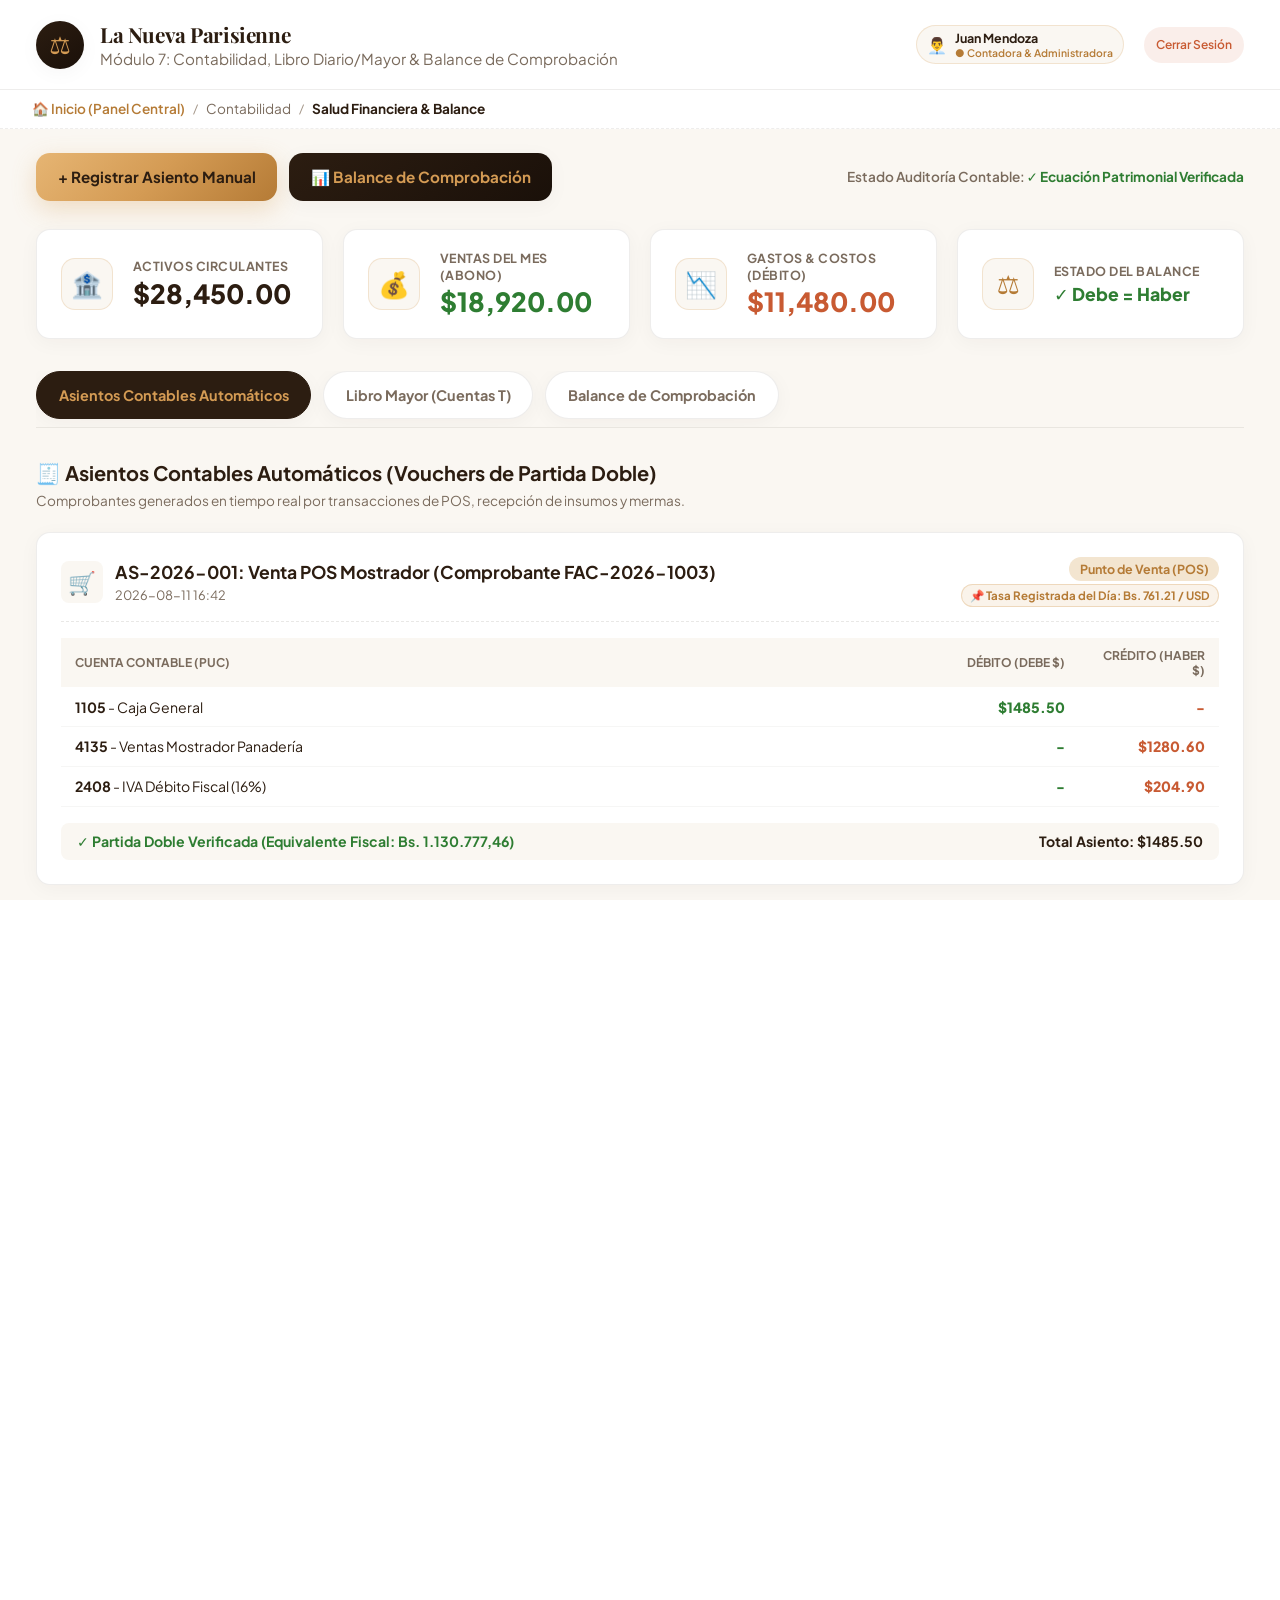
==== modules/accounting.html @ a27e6f2e "cambios en modulo contable" ====
<!DOCTYPE html>
<html lang="es">
<head>
  <meta charset="UTF-8">
  <meta name="viewport" content="width=device-width, initial-scale=1.0">
  <title>Contabilidad y Salud Financiera - La Nueva Parisienne</title>
  <meta name="description" content="Módulo 7: Asientos Contables Automáticos, Libro Diario y Mayor, y Balance de Comprobación para La Nueva Parisienne.">
  
  <!-- Hojas de Estilos Separadas (CSS3 Estricto) -->
  <link rel="stylesheet" href="../css/main.css">
  <link rel="stylesheet" href="../css/modules/accounting.css">
</head>
<body>

  <!-- LAYOUT PRINCIPAL DE CONTABILIDAD -->
  <div class="accounting-wrapper">

    <!-- NAVBAR SUPERIOR -->
    <header class="accounting-navbar">
      <div class="accounting-brand-group">
        <div class="accounting-brand-icon" aria-hidden="true">⚖️</div>
        <div>
          <h1 class="brand-title" style="font-size: 1.3rem;">La Nueva Parisienne</h1>
          <span class="sub-title">Módulo 7: Contabilidad, Libro Diario/Mayor & Balance de Comprobación</span>
        </div>
      </div>

      <div style="display: flex; align-items: center; gap: 1.25rem;">
        <div class="cashier-badge">
          <span id="userAvatar" class="cashier-avatar">📊</span>
          <div class="cashier-info">
            <span id="userName" class="cashier-name">Sebastian / Sophie Laurent</span>
            <span class="shift-status" style="color: var(--color-gold-dark);">● Contadora & Administradora</span>
          </div>
        </div>
        <!-- Botón Dedicado Exclusivo para Cerrar Sesión -->
        <button id="logoutBtn" class="btn-pos-logout" title="Cerrar sesión activa y volver al login">Cerrar Sesión</button>
      </div>
    </header>

    <!-- NAVEGACIÓN POR MIGAS DE PAN (BREADCRUMBS) -->
    <nav class="breadcrumbs-container" aria-label="Migas de pan">
      <ol class="breadcrumbs-list">
        <li class="breadcrumb-item">
          <a href="dashboard.html">🏠 Inicio (Panel Central)</a>
        </li>
        <li class="breadcrumb-separator">/</li>
        <li class="breadcrumb-item">Contabilidad</li>
        <li class="breadcrumb-separator">/</li>
        <li class="breadcrumb-item active" aria-current="page">Salud Financiera & Balance</li>
      </ol>
    </nav>

    <!-- BARRA DE ACCIONES PRINCIPALES (BOTONES TÁCTILES MIN 48X48PX) -->
    <section class="accounting-action-toolbar" aria-label="Acciones Contables">
      <div class="action-buttons-group">
        <button id="btnOpenManualEntry" type="button" class="btn-acc-action primary">
          <span>+ Registrar Asiento Manual</span>
        </button>

        <button id="btnPrintBalance" type="button" class="btn-acc-action secondary">
          <span>📊 Balance de Comprobación</span>
        </button>
      </div>

      <div style="font-size: 0.85rem; color: var(--color-muted); font-weight: 600;">
        <span>Estado Auditoría Contable:</span>
        <strong style="color: var(--color-success);">✓ Ecuación Patrimonial Verificada</strong>
      </div>
    </section>

    <!-- CONTENIDO PRINCIPAL DE CONTABILIDAD -->
    <main class="accounting-content">

      <!-- SECCIÓN DE KPIS FINANCIEROS -->
      <section class="inventory-kpi-grid" aria-label="Resumen Financiero">
        <div class="inventory-kpi-card">
          <div class="kpi-icon-container">🏦</div>
          <div class="kpi-details">
            <h3>Activos Circulantes</h3>
            <div class="kpi-number">$28,450.00</div>
          </div>
        </div>

        <div class="inventory-kpi-card">
          <div class="kpi-icon-container" style="color: var(--color-success);">💰</div>
          <div class="kpi-details">
            <h3>Ventas del Mes (Abono)</h3>
            <div class="kpi-number" style="color: var(--color-success);">$18,920.00</div>
          </div>
        </div>

        <div class="inventory-kpi-card">
          <div class="kpi-icon-container" style="color: var(--color-terracotta);">📉</div>
          <div class="kpi-details">
            <h3>Gastos & Costos (Débito)</h3>
            <div class="kpi-number" style="color: var(--color-terracotta);">$11,480.00</div>
          </div>
        </div>

        <div class="inventory-kpi-card">
          <div class="kpi-icon-container" style="color: var(--color-gold-dark);">⚖️</div>
          <div class="kpi-details">
            <h3>Estado del Balance</h3>
            <div class="kpi-number" style="font-size: 1.1rem; color: var(--color-success);">✓ Debe = Haber</div>
          </div>
        </div>
      </section>

      <!-- BARRA DE PESTAÑAS DE NAVEGACIÓN CONTABLE -->
      <div class="accounting-tabs-bar">
        <button type="button" class="acc-tab-btn active" data-tab="tabVouchers">Asientos Contables Automáticos</button>
        <button type="button" class="acc-tab-btn" data-tab="tabLedger">Libro Mayor (Cuentas T)</button>
        <button type="button" class="acc-tab-btn" data-tab="tabBalance">Balance de Comprobación</button>
      </div>

      <!-- PANEL 1: ASIENTOS CONTABLES AUTOMÁTICOS -->
      <section id="tabVouchers" class="tab-panel-content">
        <div class="section-title-group" style="margin-bottom: 1.25rem;">
          <h2>🧾 Asientos Contables Automáticos (Vouchers de Partida Doble)</h2>
          <p>Comprobantes generados en tiempo real por transacciones de POS, recepción de insumos y mermas.</p>
        </div>

        <div id="vouchersListContainer" class="vouchers-list-container">
          <!-- Renderizado dinámico vía js/modules/accounting.js -->
        </div>
      </section>


      <!-- PANEL 2: LIBRO MAYOR (CUENTAS T) -->
      <section id="tabLedger" class="tab-panel-content" style="display: none;">
        <div class="section-title-group" style="margin-bottom: 1.25rem;">
          <h2>📚 Libro Mayor General (Esquema de Cuentas T)</h2>
          <p>Resumen analítico por cuenta PUC mostrando débitos, créditos y saldos netos.</p>
        </div>

        <div id="tAccountsGridContainer" class="t-accounts-grid">
          <!-- Renderizado dinámico vía js/modules/accounting.js -->
        </div>
      </section>


      <!-- PANEL 3: BALANCE DE COMPROBACIÓN -->
      <section id="tabBalance" class="tab-panel-content" style="display: none;">
        <div class="orders-section-card">
          <div class="section-title-group" style="margin-bottom: 1rem;">
            <h2>📊 Balance de Comprobación de Sumas y Saldos</h2>
            <p>Verificación matemática del principio de Partida Doble (Total Sumas Debe = Total Sumas Haber).</p>
          </div>

          <div class="table-responsive-container">
            <table class="dashboard-table">
              <thead>
                <tr>
                  <th>Código PUC</th>
                  <th>Nombre de la Cuenta</th>
                  <th>Sumas Debe ($)</th>
                  <th>Sumas Haber ($)</th>
                  <th>Saldo Deudor ($)</th>
                  <th>Saldo Acreedor ($)</th>
                </tr>
              </thead>
              <tbody id="balanceBody">
                <!-- Renderizado dinámico vía js/modules/accounting.js -->
              </tbody>
            </table>
          </div>

          <div class="balance-verification-bar" style="margin-top: 1rem;">
            <span>TOTALES BALANCE DE COMPROBACIÓN:</span>
            <div>
              <span style="margin-right: 2rem;">DEBE: <strong id="verificationDebeTotal">$24,850.70</strong></span>
              <span>HABER: <strong id="verificationHaberTotal">$24,850.70</strong></span>
            </div>
          </div>
        </div>
      </section>

    </main>

  </div>


  <!-- MODAL DE REGISTRO DE ASIENTO MANUAL -->
  <div id="manualEntryModal" class="pin-modal-overlay" role="dialog" aria-modal="true" aria-labelledby="entryModalTitle">
    <div class="pin-modal-card payment-modal-card">
      <button id="closeEntryModalBtn" class="modal-close-btn" aria-label="Cerrar modal">&times;</button>

      <div class="selected-user-header" style="margin-bottom: 1.25rem;">
        <div class="selected-user-avatar">✍️</div>
        <h3 id="entryModalTitle" class="selected-user-name">Registro de Asiento Manual</h3>
        <span class="selected-user-role">Comprobante de Diario / Ajuste de Auditoría</span>
      </div>

      <form id="manualEntryForm" class="manual-entry-form" style="display: flex; flex-direction: column; gap: 1.25rem; text-align: left;">
        <div>
          <label for="entryConceptInput" style="font-weight: 700; font-size: 0.9rem; display: block; margin-bottom: 0.4rem;">Concepto de la Transacción:</label>
          <input type="text" id="entryConceptInput" class="pos-search-input" placeholder="Ej: Pago de Mantenimiento de Hornos Industriales" required>
        </div>

        <div class="manual-entry-row" style="display: grid; grid-template-columns: 1fr 1fr; gap: 1rem;">
          <div>
            <label for="debeAccountSelect" style="font-weight: 700; font-size: 0.85rem; display: block; margin-bottom: 0.4rem;">Cuenta Débito (Debe):</label>
            <select id="debeAccountSelect" class="pos-search-input" style="padding: 0.65rem 1rem;">
              <option value="5105">5105 - Gastos de Personal</option>
              <option value="5195">5195 - Gastos Mermas y Pérdidas</option>
              <option value="1435">1435 - Inventario Materia Prima</option>
              <option value="1105">1105 - Caja General</option>
            </select>
          </div>

          <div>
            <label for="debeAmountInput" style="font-weight: 700; font-size: 0.85rem; display: block; margin-bottom: 0.4rem;">Monto Débito ($):</label>
            <input type="number" id="debeAmountInput" class="pos-search-input" value="150.00" step="0.01" min="0.01">
          </div>
        </div>

        <div class="manual-entry-row" style="display: grid; grid-template-columns: 1fr 1fr; gap: 1rem;">
          <div>
            <label for="haberAccountSelect" style="font-weight: 700; font-size: 0.85rem; display: block; margin-bottom: 0.4rem;">Cuenta Crédito (Haber):</label>
            <select id="haberAccountSelect" class="pos-search-input" style="padding: 0.65rem 1rem;">
              <option value="1105">1105 - Caja General</option>
              <option value="1110">1110 - Bancos Nacionales</option>
              <option value="2205">2205 - Proveedores Nacionales</option>
            </select>
          </div>

          <div>
            <label for="haberAmountInput" style="font-weight: 700; font-size: 0.85rem; display: block; margin-bottom: 0.4rem;">Monto Crédito ($):</label>
            <input type="number" id="haberAmountInput" class="pos-search-input" value="150.00" step="0.01" min="0.01">
          </div>
        </div>

        <button type="submit" class="btn-process-payment" style="margin-top: 0.5rem;">
          <span>✓ Registrar Asiento en Diario</span>
        </button>
      </form>
    </div>
  </div>


  <!-- SCRIPT MODULAR CONTABILIDAD -->
  <script type="module" src="../js/modules/accounting.js"></script>

</body>
</html>
---- css/main.css ----
/* ==========================================================================
   LA NUEVA PARISIENNE - HOJA DE ESTILOS PRINCIPAL (MAIN.CSS)
   Sistema de Diseño: Parisian Chic & Modern Management Information System
   Identidad Visual: Tonalidades Cálidas Artesanales (Anti-Fatiga Visual)
   ========================================================================== */

@import url('https://fonts.googleapis.com/css2?family=Playfair+Display:ital,wght@0,400;0,600;0,700;1,400&family=Plus+Jakarta+Sans:wght@300;400;500;600;700&display=swap');

:root {
  /* PALETA DE COLORES DE LA PANADERÍA (IDENTIDAD VISUAL Y ANTI-FATIGA) */
  --bg-main: #FAF7F2;            /* Crema Vainilla Suave / Pergamino */
  --bg-surface: #FFFFFF;         /* Blanco Superficie Puro */
  --bg-card: rgba(255, 255, 255, 0.92);
  --bg-glass: rgba(255, 255, 255, 0.80);
  
  --color-espresso: #2C1D11;     /* Café Espresso Profundo (Texto / Marca) */
  --color-espresso-dark: #1A1009;/* Café Oscuro Tostado */
  --color-muted: #7A6B5D;        /* Marrón Arena Muted (Anti-fatiga) */
  --color-light-muted: #A39587;  /* Gris Cálido Claro */
  
  --color-trigo: #D49B54;        /* Trigo Dorado Artesanal (Acento Principal) */
  --color-gold: #D49B54;
  --color-mantequilla: #F5E6D3;  /* Mantequilla Suave */
  --color-gold-light: #F3E5D0;   /* Crema Trigo Suave */
  --color-gold-dark: #B57B36;    /* Trigo Dorado Tostado */
  --color-terracotta: #C85A32;   /* Terracota Horneada */
  --color-success: #2E7D32;      /* Verde Hoja Salvia */
  --color-danger: #D32F2F;       /* Rojo Carmín Alert */

  /* GRADIENTES ARTESANALES */
  --gradient-gold: linear-gradient(135deg, #E6B573 0%, #D49B54 50%, #B57B36 100%);
  --gradient-espresso: linear-gradient(145deg, #2C1D11 0%, #1A1009 100%);
  --gradient-bg: radial-gradient(circle at 10% 20%, #FFFDF9 0%, #F5EDE0 90%);
  
  /* SOMBRAS Y BORDES SUAVES */
  --shadow-subtle: 0 4px 20px rgba(44, 29, 17, 0.04);
  --shadow-medium: 0 12px 32px rgba(44, 29, 17, 0.08);
  --shadow-floating: 0 24px 48px rgba(44, 29, 17, 0.14);
  --shadow-gold: 0 8px 25px rgba(212, 155, 84, 0.3);

  --border-glass: 1px solid rgba(212, 155, 84, 0.22);
  --border-subtle: 1px solid rgba(44, 29, 17, 0.08);
  --backdrop-blur: blur(16px);

  /* TIPOGRAFÍA CORPORATIVA */
  --font-serif: 'Playfair Display', Georgia, serif;
  --font-sans: 'Plus Jakarta Sans', system-ui, -apple-system, sans-serif;

  /* RADIOS Y TRANSICIONES */
  --radius-sm: 8px;
  --radius-md: 14px;
  --radius-lg: 24px;
  --radius-pill: 999px;

  --ease-smooth: cubic-bezier(0.25, 0.8, 0.25, 1);
  --transition-fast: 0.2s var(--ease-smooth);
  --transition-normal: 0.35s var(--ease-smooth);
}

/* RESET GLOBAL Y BASE */
*, *::before, *::after {
  box-sizing: border-box;
  margin: 0;
  padding: 0;
}

html, body {
  width: 100%;
  height: 100%;
  font-family: var(--font-sans);
  background: var(--gradient-bg);
  color: var(--color-espresso);
  -webkit-font-smoothing: antialiased;
  -moz-osx-font-smoothing: grayscale;
  overflow-x: hidden;
}

body {
  display: flex;
  flex-direction: column;
  min-height: 100vh;
}

/* SELECCIÓN Y FOCUS ACCESIBLE */
::selection {
  background-color: var(--color-gold-light);
  color: var(--color-espresso);
}

:focus-visible {
  outline: 2px solid var(--color-gold);
  outline-offset: 3px;
}

/* ==========================================================================
   REQUERIMIENTO NO FUNCIONAL: USABILIDAD Y BOTONES TÁCTILES (MIN 48x48 PX)
   Todos los elementos interactivos principales deben cumplir el estándar táctil
   ========================================================================== */
button,
.touch-target,
.keypad-btn,
.category-tab-btn,
.order-type-btn,
.btn-process-payment,
.btn-oven-action,
.btn-load-oven,
.btn-add-product,
.qty-btn,
.filter-pill-btn {
  min-height: 48px;
  min-width: 48px;
  display: inline-flex;
  align-items: center;
  justify-content: center;
  font-family: var(--font-sans);
  border: none;
  cursor: pointer;
  background: none;
  transition: transform var(--transition-fast), box-shadow var(--transition-fast), background-color var(--transition-fast);
}

button:active {
  transform: scale(0.97);
}

/* UTILIDADES TIPOGRÁFICAS */
.brand-title {
  font-family: var(--font-serif);
  font-weight: 700;
  color: var(--color-espresso);
  letter-spacing: -0.02em;
}

.sub-title {
  color: var(--color-muted);
  font-weight: 400;
  font-size: 0.95rem;
}

/* ==========================================================================
   COMPONENTE GLOBAL: MIGAS DE PAN (BREADCRUMBS)
   Enrutamiento semántico hacia el Panel Principal (Dashboard) sin alterar la sesión
   ========================================================================== */
.breadcrumbs-container {
  display: flex;
  align-items: center;
  padding: 0.65rem 2rem;
  background: var(--bg-surface);
  border-bottom: 1px dashed rgba(44, 29, 17, 0.08);
  font-size: 0.85rem;
  z-index: 8;
}

.breadcrumbs-list {
  display: flex;
  align-items: center;
  gap: 0.5rem;
  list-style: none;
}

.breadcrumb-item {
  display: flex;
  align-items: center;
  gap: 0.5rem;
  color: var(--color-muted);
}

.breadcrumb-item a {
  color: var(--color-gold-dark);
  text-decoration: none;
  font-weight: 600;
  display: inline-flex;
  align-items: center;
  gap: 0.35rem;
  transition: color var(--transition-fast);
}

.breadcrumb-item a:hover {
  color: var(--color-espresso);
  text-decoration: underline;
}

.breadcrumb-separator {
  color: var(--color-light-muted);
  font-size: 0.75rem;
  user-select: none;
}

.breadcrumb-item.active {
  color: var(--color-espresso);
  font-weight: 700;
}
---- css/modules/accounting.css ----
/* ==========================================================================
   MÓDULO 7: ESTILOS DE CONTABILIDAD Y SALUD FINANCIERA (ACCOUNTING.CSS)
   Partidas contables Debe/Haber, Libro Diario, Cuentas T y Balance de Comprobación
   ========================================================================== */

.accounting-wrapper {
  display: flex;
  flex-direction: column;
  min-height: 100vh;
  background-color: var(--bg-main);
}

/* NAVBAR DE CONTABILIDAD */
.accounting-navbar {
  display: flex;
  align-items: center;
  justify-content: space-between;
  padding: 1.25rem 2.25rem;
  background: var(--bg-surface);
  border-bottom: var(--border-subtle);
  box-shadow: var(--shadow-subtle);
}

.accounting-brand-group {
  display: flex;
  align-items: center;
  gap: 1rem;
}

.accounting-brand-icon {
  width: 48px;
  height: 48px;
  background: var(--gradient-espresso);
  color: var(--color-gold);
  border-radius: var(--radius-pill);
  display: flex;
  align-items: center;
  justify-content: center;
  font-size: 1.5rem;
  box-shadow: var(--shadow-subtle);
}

.accounting-navbar > div:last-child {
  min-width: 0;
}

.cashier-badge {
  display: flex;
  align-items: center;
  gap: 0.45rem;
  min-width: 0;
  padding: 0.25rem 0.65rem;
  border: var(--border-glass);
  border-radius: var(--radius-pill);
  background: var(--bg-main);
}

.cashier-avatar {
  flex: 0 0 auto;
  font-size: 1rem;
}

.cashier-info {
  display: flex;
  flex-direction: column;
  min-width: 0;
}

.cashier-name,
.shift-status {
  overflow-wrap: anywhere;
}

.cashier-name {
  font-size: 0.78rem;
  font-weight: 700;
  color: var(--color-espresso);
}

.shift-status {
  font-size: 0.65rem;
  font-weight: 600;
}

.btn-pos-logout {
  min-height: 36px;
  padding: 0.3rem 0.75rem;
  border-radius: var(--radius-pill);
  background: rgba(200, 90, 50, 0.1);
  color: var(--color-terracotta);
  font-size: 0.75rem;
  font-weight: 600;
}

.btn-pos-logout:hover {
  background: var(--color-terracotta);
  color: #FFFFFF;
}

/* BARRA DE ACCIONES PRINCIPALES (TOUCH-FRIENDLY MIN 48X48PX) */
.accounting-action-toolbar {
  display: flex;
  align-items: center;
  justify-content: space-between;
  flex-wrap: wrap;
  gap: 1rem;
  padding: 1.5rem 2.25rem 0.5rem;
}

.action-buttons-group {
  display: flex;
  align-items: center;
  flex-wrap: wrap;
  gap: 0.75rem;
}

.btn-acc-action {
  min-height: 48px;
  padding: 0.75rem 1.35rem;
  border-radius: var(--radius-md);
  font-size: 0.95rem;
  font-weight: 700;
  display: inline-flex;
  align-items: center;
  justify-content: center;
  gap: 0.6rem;
  box-shadow: var(--shadow-subtle);
  transition: all var(--transition-fast);
}

.btn-acc-action.primary {
  background: var(--gradient-gold);
  color: var(--color-espresso);
  box-shadow: var(--shadow-gold);
}

.btn-acc-action.primary:hover {
  transform: translateY(-2px);
  box-shadow: 0 10px 30px rgba(212, 155, 84, 0.4);
}

.btn-acc-action.secondary {
  background: var(--gradient-espresso);
  color: var(--color-gold);
}

/* CONTENEDOR PRINCIPAL */
.accounting-content {
  padding: 1.25rem 2.25rem 3rem;
  display: flex;
  flex-direction: column;
  gap: 2rem;
  max-width: 1400px;
  width: 100%;
  margin: 0 auto;
  min-width: 0;
}

/* COMPONENTES COMPARTIDOS DEL MÓDULO
   Se declaran aquí para que Contabilidad no dependa de CSS de Inventario,
   Proveedores, Dashboard o POS. */
.inventory-kpi-grid {
  display: grid;
  grid-template-columns: repeat(4, minmax(0, 1fr));
  gap: 1.25rem;
}

.inventory-kpi-card {
  min-width: 0;
  background: var(--bg-surface);
  border: var(--border-subtle);
  border-radius: var(--radius-md);
  box-shadow: var(--shadow-subtle);
  padding: 1.25rem 1.5rem;
  display: flex;
  align-items: center;
  gap: 1.25rem;
}

.kpi-icon-container {
  flex: 0 0 52px;
  width: 52px;
  height: 52px;
  border-radius: var(--radius-md);
  background: var(--bg-main);
  border: var(--border-glass);
  display: flex;
  align-items: center;
  justify-content: center;
  font-size: 1.6rem;
}

.kpi-details {
  min-width: 0;
}

.kpi-details h3 {
  font-size: 0.78rem;
  line-height: 1.35;
  text-transform: uppercase;
  letter-spacing: 0.04em;
  color: var(--color-muted);
}

.kpi-details .kpi-number {
  margin-top: 0.25rem;
  font-size: 1.65rem;
  line-height: 1.15;
  font-weight: 800;
  color: var(--color-espresso);
  overflow-wrap: anywhere;
}

.section-title-group h2 {
  font-size: 1.25rem;
  line-height: 1.3;
  color: var(--color-espresso);
}

.section-title-group p {
  margin-top: 0.35rem;
  font-size: 0.85rem;
  line-height: 1.5;
  color: var(--color-muted);
}

.orders-section-card {
  background: var(--bg-surface);
  border: var(--border-subtle);
  border-radius: var(--radius-md);
  box-shadow: var(--shadow-subtle);
  padding: 1.5rem;
  display: flex;
  flex-direction: column;
  gap: 1.25rem;
  min-width: 0;
}

.table-responsive-container {
  width: 100%;
  overflow-x: auto;
  -webkit-overflow-scrolling: touch;
}

.dashboard-table {
  width: 100%;
  min-width: 760px;
  border-collapse: collapse;
  text-align: left;
  font-size: 0.9rem;
}

.dashboard-table th {
  padding: 0.85rem 1rem;
  background: var(--bg-main);
  color: var(--color-muted);
  font-size: 0.75rem;
  font-weight: 700;
  text-transform: uppercase;
  letter-spacing: 0.04em;
  border-bottom: var(--border-subtle);
  white-space: nowrap;
}

.dashboard-table td {
  padding: 0.9rem 1rem;
  color: var(--color-espresso);
  border-bottom: 1px dashed rgba(44, 29, 17, 0.08);
}

.dashboard-table tbody tr:hover {
  background: rgba(255, 253, 249, 0.8);
}

/* PESTAÑAS DE NAVEGACIÓN CONTABLE */
.accounting-tabs-bar {
  display: flex;
  gap: 0.75rem;
  border-bottom: var(--border-subtle);
  padding-bottom: 0.5rem;
  overflow-x: auto;
}

.acc-tab-btn {
  min-height: 48px;
  padding: 0.65rem 1.35rem;
  border-radius: var(--radius-pill);
  background: #FFFFFF;
  border: var(--border-subtle);
  font-size: 0.9rem;
  font-weight: 700;
  color: var(--color-muted);
  white-space: nowrap;
  box-shadow: var(--shadow-subtle);
  transition: all var(--transition-fast);
}

.acc-tab-btn.active {
  background: var(--color-espresso);
  color: var(--color-gold);
  border-color: var(--color-espresso);
}

/* TARJETAS DE ASIENTOS CONTABLES AUTOMÁTICOS (VOUCHERS) */
.vouchers-list-container {
  display: flex;
  flex-direction: column;
  gap: 1.5rem;
}

.voucher-card {
  background: #FFFFFF;
  border-radius: var(--radius-md);
  padding: 1.5rem;
  border: var(--border-subtle);
  box-shadow: var(--shadow-subtle);
  display: flex;
  flex-direction: column;
  gap: 1rem;
  min-width: 0;
  overflow-x: auto;
}

.voucher-card-header {
  display: flex;
  align-items: center;
  justify-content: space-between;
  border-bottom: 1px dashed rgba(44, 29, 17, 0.1);
  padding-bottom: 0.85rem;
  gap: 1rem;
}

.voucher-code-title {
  display: flex;
  align-items: center;
  gap: 0.75rem;
  min-width: 0;
}

.voucher-code-title > div:last-child {
  min-width: 0;
}

.voucher-code-title h3 {
  overflow-wrap: anywhere;
}

.voucher-icon {
  width: 42px;
  height: 42px;
  border-radius: var(--radius-sm);
  background: var(--bg-main);
  display: flex;
  align-items: center;
  justify-content: center;
  font-size: 1.4rem;
}

.voucher-source-tag {
  font-size: 0.78rem;
  font-weight: 700;
  color: var(--color-gold-dark);
  background: var(--color-gold-light);
  padding: 0.25rem 0.65rem;
  border-radius: var(--radius-pill);
}

.voucher-table {
  width: 100%;
  min-width: 560px;
  border-collapse: collapse;
  font-size: 0.88rem;
}

.voucher-table th {
  background: var(--bg-main);
  padding: 0.6rem 0.85rem;
  color: var(--color-muted);
  font-size: 0.75rem;
  text-transform: uppercase;
}

.voucher-table td {
  padding: 0.65rem 0.85rem;
  border-bottom: 1px solid rgba(44, 29, 17, 0.04);
}

.debe-amount { font-weight: 800; color: var(--color-success); }
.haber-amount { font-weight: 800; color: var(--color-terracotta); }

/* REJILLA DE CUENTAS T (LIBRO MAYOR) */
.t-accounts-grid {
  display: grid;
  grid-template-columns: repeat(auto-fit, minmax(280px, 1fr));
  gap: 1.5rem;
}

.t-account-card {
  background: #FFFFFF;
  border-radius: var(--radius-md);
  padding: 1.25rem;
  border: var(--border-subtle);
  box-shadow: var(--shadow-subtle);
  display: flex;
  flex-direction: column;
  gap: 0.75rem;
}

.t-account-header {
  text-align: center;
  padding-bottom: 0.6rem;
  border-bottom: 2px solid var(--color-espresso);
}

.t-account-header h4 {
  font-size: 0.95rem;
  font-weight: 700;
  color: var(--color-espresso);
}

.t-columns-container {
  display: grid;
  grid-template-columns: 1fr 1fr;
  border-bottom: 2px solid var(--color-espresso);
  min-height: 100px;
}

.t-col {
  padding: 0.5rem;
  display: flex;
  flex-direction: column;
  gap: 0.35rem;
  font-size: 0.85rem;
}

.t-col.debe { border-right: 1px solid var(--color-espresso); text-align: left; }
.t-col.haber { text-align: right; }

.t-account-footer {
  display: flex;
  justify-content: space-between;
  align-items: center;
  font-weight: 800;
  font-size: 0.95rem;
  padding-top: 0.4rem;
}

/* TOTALES DE VERIFICACIÓN (BALANCE DE COMPROBACIÓN) */
.balance-verification-bar {
  background: var(--gradient-espresso);
  color: var(--color-gold);
  padding: 1.25rem 1.75rem;
  border-radius: var(--radius-md);
  display: flex;
  align-items: center;
  justify-content: space-between;
  font-size: 1.1rem;
  font-weight: 800;
  box-shadow: var(--shadow-medium);
  gap: 1rem;
  flex-wrap: wrap;
}

/* MODAL DE ASIENTO MANUAL */
.pin-modal-overlay {
  position: fixed;
  inset: 0;
  z-index: 1000;
  display: flex;
  align-items: center;
  justify-content: center;
  padding: 1rem;
  background: rgba(26, 16, 9, 0.65);
  backdrop-filter: blur(8px);
  opacity: 0;
  visibility: hidden;
  transition: opacity var(--transition-normal), visibility var(--transition-normal);
}

.pin-modal-overlay.active {
  opacity: 1;
  visibility: visible;
}

.pin-modal-card {
  position: relative;
  width: min(92vw, 620px);
  max-height: min(90vh, 760px);
  overflow-y: auto;
  background: var(--bg-surface);
  border: var(--border-glass);
  border-radius: var(--radius-lg);
  box-shadow: var(--shadow-floating);
  padding: 2rem;
  transform: translateY(16px) scale(0.98);
  transition: transform var(--transition-normal);
}

.pin-modal-overlay.active .pin-modal-card {
  transform: translateY(0) scale(1);
}

.modal-close-btn {
  position: absolute;
  top: 1rem;
  right: 1rem;
  width: 36px;
  height: 36px;
  border-radius: 50%;
  background: var(--bg-main);
  color: var(--color-muted);
  font-size: 1.1rem;
}

.selected-user-header {
  display: flex;
  flex-direction: column;
  align-items: center;
  gap: 0.45rem;
  text-align: center;
}

.selected-user-avatar {
  width: 52px;
  height: 52px;
  display: flex;
  align-items: center;
  justify-content: center;
  border-radius: 50%;
  background: var(--bg-main);
  font-size: 1.5rem;
}

.selected-user-name {
  max-width: 100%;
  color: var(--color-espresso);
  overflow-wrap: anywhere;
}

.selected-user-role {
  color: var(--color-muted);
  font-size: 0.8rem;
}

.manual-entry-form input,
.manual-entry-form select {
  width: 100%;
  min-height: 46px;
  padding: 0.65rem 1rem;
  border: var(--border-subtle);
  border-radius: var(--radius-sm);
  background: #FFFFFF;
  color: var(--color-espresso);
  font: inherit;
}

.manual-entry-form input:focus,
.manual-entry-form select:focus {
  outline: 2px solid rgba(212, 155, 84, 0.45);
  outline-offset: 1px;
  border-color: var(--color-gold);
}

.btn-process-payment {
  width: 100%;
  min-height: 48px;
  padding: 0.7rem 1.25rem;
  border-radius: var(--radius-pill);
  background: var(--gradient-gold);
  color: var(--color-espresso);
  font-weight: 800;
  box-shadow: var(--shadow-medium);
}

@media (max-width: 1100px) {
  .inventory-kpi-grid {
    grid-template-columns: repeat(2, minmax(0, 1fr));
  }
}

@media (max-width: 760px) {
  .accounting-navbar {
    align-items: flex-start;
    flex-direction: column;
    gap: 1rem;
    padding: 1rem;
  }

  .accounting-navbar > div:last-child {
    width: 100%;
    justify-content: space-between;
    flex-wrap: wrap;
    gap: 0.75rem !important;
  }

  .accounting-brand-group {
    align-items: flex-start;
  }

  .accounting-brand-group .sub-title {
    display: block;
    max-width: 65vw;
    line-height: 1.35;
  }

  .accounting-action-toolbar,
  .accounting-content {
    padding-left: 1rem;
    padding-right: 1rem;
  }

  .accounting-action-toolbar {
    align-items: stretch;
    padding-top: 1rem;
  }

  .action-buttons-group,
  .action-buttons-group .btn-acc-action {
    width: 100%;
  }

  .accounting-action-toolbar > div:last-child {
    line-height: 1.45;
  }

  .inventory-kpi-grid {
    grid-template-columns: 1fr;
  }

  .inventory-kpi-card {
    padding: 1rem;
  }

  .accounting-tabs-bar {
    padding-bottom: 0.65rem;
  }

  .acc-tab-btn {
    flex: 0 0 auto;
  }

  .voucher-card,
  .orders-section-card {
    padding: 1rem;
  }

  .voucher-card-header {
    align-items: flex-start;
    flex-direction: column;
  }

  .balance-verification-bar {
    align-items: flex-start;
    flex-direction: column;
    font-size: 0.92rem;
  }

  .balance-verification-bar > div {
    display: flex;
    flex-wrap: wrap;
    gap: 0.5rem 1rem;
  }

  .balance-verification-bar > div span {
    margin-right: 0 !important;
  }

  .pin-modal-card {
    padding: 1.5rem 1rem;
  }

  .manual-entry-row {
    grid-template-columns: 1fr !important;
    gap: 1rem !important;
  }
}
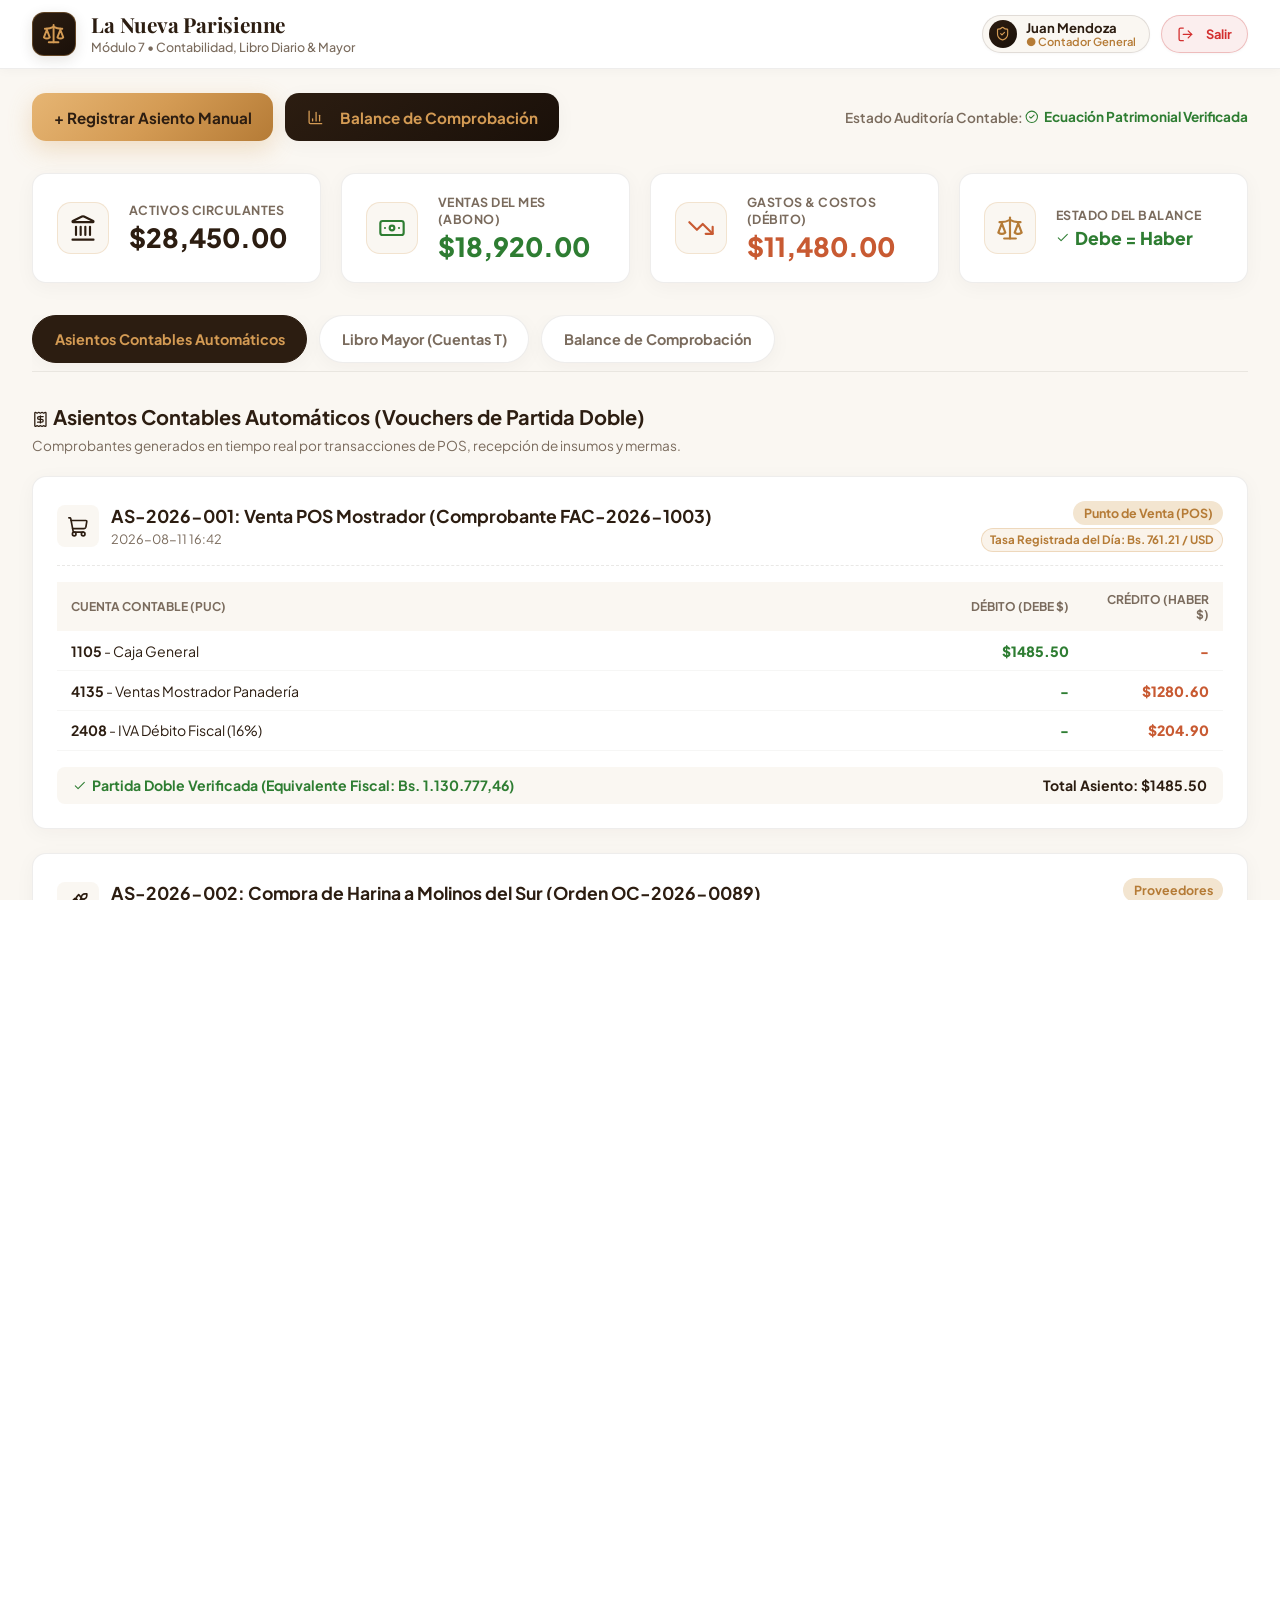
==== commit 83c42d74: "Recetario, Base de Datos, Emojis, Contador" ====
--- a/modules/accounting.html
+++ b/modules/accounting.html
@@ -17,39 +17,31 @@
 
     <!-- NAVBAR SUPERIOR -->
     <header class="accounting-navbar">
-      <div class="accounting-brand-group">
-        <div class="accounting-brand-icon" aria-hidden="true">⚖️</div>
-        <div>
-          <h1 class="brand-title" style="font-size: 1.3rem;">La Nueva Parisienne</h1>
-          <span class="sub-title">Módulo 7: Contabilidad, Libro Diario/Mayor & Balance de Comprobación</span>
-        </div>
-      </div>
-
-      <div style="display: flex; align-items: center; gap: 1.25rem;">
-        <div class="cashier-badge">
-          <span id="userAvatar" class="cashier-avatar">📊</span>
-          <div class="cashier-info">
-            <span id="userName" class="cashier-name">Sebastian / Sophie Laurent</span>
-            <span class="shift-status" style="color: var(--color-gold-dark);">● Contadora & Administradora</span>
-          </div>
-        </div>
-        <!-- Botón Dedicado Exclusivo para Cerrar Sesión -->
-        <button id="logoutBtn" class="btn-pos-logout" title="Cerrar sesión activa y volver al login">Cerrar Sesión</button>
+      <div class="navbar-container">
+        <div class="accounting-brand-group">
+          <div class="accounting-brand-icon" aria-hidden="true"><i data-lucide="scale"></i></div>
+          <div>
+            <h1 class="brand-title">La Nueva Parisienne</h1>
+            <span class="sub-title">Módulo 7 &bull; Contabilidad, Libro Diario &amp; Mayor</span>
+          </div>
+        </div>
+
+        <div class="navbar-controls">
+          <div class="cashier-badge">
+            <span id="userAvatar" class="cashier-avatar"><i data-lucide="bar-chart-3"></i></span>
+            <div class="cashier-info">
+              <span id="userName" class="cashier-name">Andrés Felipe Gómez</span>
+              <span class="shift-status">● Contador General</span>
+            </div>
+          </div>
+
+          <button id="logoutBtn" class="btn-pos-logout" title="Cerrar sesión activa y volver al login" onclick="if(window.SessionStore){window.SessionStore.logout();}else{try{localStorage.removeItem('usuario_activo');sessionStorage.clear();}catch(e){}window.location.href='../index.html';}">
+            <i data-lucide="log-out" class="icon-sm"></i> <span>Salir</span>
+          </button>
+        </div>
       </div>
     </header>
 
-    <!-- NAVEGACIÓN POR MIGAS DE PAN (BREADCRUMBS) -->
-    <nav class="breadcrumbs-container" aria-label="Migas de pan">
-      <ol class="breadcrumbs-list">
-        <li class="breadcrumb-item">
-          <a href="dashboard.html">🏠 Inicio (Panel Central)</a>
-        </li>
-        <li class="breadcrumb-separator">/</li>
-        <li class="breadcrumb-item">Contabilidad</li>
-        <li class="breadcrumb-separator">/</li>
-        <li class="breadcrumb-item active" aria-current="page">Salud Financiera & Balance</li>
-      </ol>
-    </nav>
 
     <!-- BARRA DE ACCIONES PRINCIPALES (BOTONES TÁCTILES MIN 48X48PX) -->
     <section class="accounting-action-toolbar" aria-label="Acciones Contables">
@@ -59,13 +51,13 @@
         </button>
 
         <button id="btnPrintBalance" type="button" class="btn-acc-action secondary">
-          <span>📊 Balance de Comprobación</span>
+          <i data-lucide="bar-chart-3" class="icon-sm"></i> <span>Balance de Comprobación</span>
         </button>
       </div>
 
       <div style="font-size: 0.85rem; color: var(--color-muted); font-weight: 600;">
         <span>Estado Auditoría Contable:</span>
-        <strong style="color: var(--color-success);">✓ Ecuación Patrimonial Verificada</strong>
+        <strong style="color: var(--color-success);" class="badge-clean-icon"><i data-lucide="check-circle-2" class="icon-xs"></i> Ecuación Patrimonial Verificada</strong>
       </div>
     </section>
 
@@ -75,7 +67,7 @@
       <!-- SECCIÓN DE KPIS FINANCIEROS -->
       <section class="inventory-kpi-grid" aria-label="Resumen Financiero">
         <div class="inventory-kpi-card">
-          <div class="kpi-icon-container">🏦</div>
+          <div class="kpi-icon-container"><i data-lucide="landmark"></i></div>
           <div class="kpi-details">
             <h3>Activos Circulantes</h3>
             <div class="kpi-number">$28,450.00</div>
@@ -83,7 +75,7 @@
         </div>
 
         <div class="inventory-kpi-card">
-          <div class="kpi-icon-container" style="color: var(--color-success);">💰</div>
+          <div class="kpi-icon-container" style="color: var(--color-success);"><i data-lucide="banknote"></i></div>
           <div class="kpi-details">
             <h3>Ventas del Mes (Abono)</h3>
             <div class="kpi-number" style="color: var(--color-success);">$18,920.00</div>
@@ -91,7 +83,7 @@
         </div>
 
         <div class="inventory-kpi-card">
-          <div class="kpi-icon-container" style="color: var(--color-terracotta);">📉</div>
+          <div class="kpi-icon-container" style="color: var(--color-terracotta);"><i data-lucide="trending-down"></i></div>
           <div class="kpi-details">
             <h3>Gastos & Costos (Débito)</h3>
             <div class="kpi-number" style="color: var(--color-terracotta);">$11,480.00</div>
@@ -99,10 +91,10 @@
         </div>
 
         <div class="inventory-kpi-card">
-          <div class="kpi-icon-container" style="color: var(--color-gold-dark);">⚖️</div>
+          <div class="kpi-icon-container" style="color: var(--color-gold-dark);"><i data-lucide="scale"></i></div>
           <div class="kpi-details">
             <h3>Estado del Balance</h3>
-            <div class="kpi-number" style="font-size: 1.1rem; color: var(--color-success);">✓ Debe = Haber</div>
+            <div class="kpi-number badge-clean-icon" style="font-size: 1.1rem; color: var(--color-success);"><i data-lucide="check" class="icon-xs"></i> Debe = Haber</div>
           </div>
         </div>
       </section>
@@ -117,7 +109,7 @@
       <!-- PANEL 1: ASIENTOS CONTABLES AUTOMÁTICOS -->
       <section id="tabVouchers" class="tab-panel-content">
         <div class="section-title-group" style="margin-bottom: 1.25rem;">
-          <h2>🧾 Asientos Contables Automáticos (Vouchers de Partida Doble)</h2>
+          <h2><i data-lucide="receipt" class="icon-sm"></i> Asientos Contables Automáticos (Vouchers de Partida Doble)</h2>
           <p>Comprobantes generados en tiempo real por transacciones de POS, recepción de insumos y mermas.</p>
         </div>
 
@@ -130,7 +122,7 @@
       <!-- PANEL 2: LIBRO MAYOR (CUENTAS T) -->
       <section id="tabLedger" class="tab-panel-content" style="display: none;">
         <div class="section-title-group" style="margin-bottom: 1.25rem;">
-          <h2>📚 Libro Mayor General (Esquema de Cuentas T)</h2>
+          <h2><i data-lucide="book-open" class="icon-sm"></i> Libro Mayor General (Esquema de Cuentas T)</h2>
           <p>Resumen analítico por cuenta PUC mostrando débitos, créditos y saldos netos.</p>
         </div>
 
@@ -144,7 +136,7 @@
       <section id="tabBalance" class="tab-panel-content" style="display: none;">
         <div class="orders-section-card">
           <div class="section-title-group" style="margin-bottom: 1rem;">
-            <h2>📊 Balance de Comprobación de Sumas y Saldos</h2>
+            <h2><i data-lucide="bar-chart-3" class="icon-sm"></i> Balance de Comprobación de Sumas y Saldos</h2>
             <p>Verificación matemática del principio de Partida Doble (Total Sumas Debe = Total Sumas Haber).</p>
           </div>
 
@@ -187,7 +179,7 @@
       <button id="closeEntryModalBtn" class="modal-close-btn" aria-label="Cerrar modal">&times;</button>
 
       <div class="selected-user-header" style="margin-bottom: 1.25rem;">
-        <div class="selected-user-avatar">✍️</div>
+        <div class="selected-user-avatar"><i data-lucide="file-edit"></i></div>
         <h3 id="entryModalTitle" class="selected-user-name">Registro de Asiento Manual</h3>
         <span class="selected-user-role">Comprobante de Diario / Ajuste de Auditoría</span>
       </div>
@@ -232,14 +224,45 @@
         </div>
 
         <button type="submit" class="btn-process-payment" style="margin-top: 0.5rem;">
-          <span>✓ Registrar Asiento en Diario</span>
+          <i data-lucide="save" class="icon-sm"></i> <span>Registrar Asiento en Diario</span>
         </button>
       </form>
     </div>
   </div>
 
 
+    <!-- MODAL DE BALANCE DE COMPROBACIÓN IMPRIMIBLE -->
+  <div id="balanceReportModal" class="pin-modal-overlay" role="dialog" aria-modal="true" aria-labelledby="balanceModalTitle" aria-hidden="true" style="display: none;">
+    <div class="pin-modal-card report-modal-card">
+      
+      <!-- BARRA DE ACCIONES SUPERIOR (HERRAMIENTAS NO IMPRIMIBLES) -->
+      <div class="report-modal-toolbar no-print">
+        <div class="report-modal-toolbar-title">
+          <i data-lucide="scale" class="icon-md" style="color: var(--color-gold);"></i>
+          <span id="balanceModalTitle">Balance de Comprobación Contable</span>
+        </div>
+        <div class="report-modal-actions">
+          <button id="btnPrintBalanceModal" type="button" class="btn-primary-action gold-variant" style="padding: 0.5rem 1.1rem; font-size: 0.85rem; display: inline-flex; align-items: center; gap: 0.4rem; cursor: pointer; border: none; border-radius: var(--radius-pill); font-weight: 700; color: #FFFFFF; background: linear-gradient(135deg, #D49B54 0%, #C48B44 100%);">
+            <i data-lucide="printer" class="icon-sm"></i> <span>Imprimir / PDF</span>
+          </button>
+          <button id="btnExportBalanceCsv" type="button" class="btn-acc-action secondary" style="padding: 0.5rem 1rem; font-size: 0.85rem; display: inline-flex; align-items: center; gap: 0.4rem; cursor: pointer; border: 1px solid rgba(44, 29, 17, 0.2); border-radius: var(--radius-pill); background: #FFFFFF; font-weight: 700; color: var(--color-espresso);">
+            <i data-lucide="download" class="icon-sm"></i> <span>Exportar CSV</span>
+          </button>
+          <button id="btnCloseBalanceModal" type="button" class="modal-close-btn" style="position: static; font-size: 1.5rem; cursor: pointer;" aria-label="Cerrar modal">&times;</button>
+        </div>
+      </div>
+
+      <!-- HOJA IMPRIMIBLE FORMAL DE BALANCE DE COMPROBACIÓN -->
+      <div id="balanceReportSheet" class="printable-report-sheet">
+        <!-- Renderizado dinámico desde accounting.js -->
+      </div>
+
+    </div>
+  </div>
+
   <!-- SCRIPT MODULAR CONTABILIDAD -->
+  <script src="../js/vendor/lucide.min.js"></script>
+  <script src="../js/core/icons.js"></script>
   <script type="module" src="../js/modules/accounting.js"></script>
 
 </body>
--- a/css/main.css
+++ b/css/main.css
@@ -142,13 +142,7 @@
    Enrutamiento semántico hacia el Panel Principal (Dashboard) sin alterar la sesión
    ========================================================================== */
 .breadcrumbs-container {
-  display: flex;
-  align-items: center;
-  padding: 0.65rem 2rem;
-  background: var(--bg-surface);
-  border-bottom: 1px dashed rgba(44, 29, 17, 0.08);
-  font-size: 0.85rem;
-  z-index: 8;
+  display: none !important;
 }
 
 .breadcrumbs-list {
@@ -190,3 +184,752 @@
   color: var(--color-espresso);
   font-weight: 700;
 }
+
+/* ==========================================================================
+   ESTILOS DE BOTÓN DE CERRAR SESIÓN CORPORATIVO
+   ========================================================================== */
+.btn-pos-logout {
+  min-height: 38px;
+  padding: 0.4rem 0.95rem;
+  background: rgba(198, 40, 40, 0.08);
+  color: var(--color-danger, #C62828);
+  border: 1px solid rgba(198, 40, 40, 0.25);
+  border-radius: var(--radius-pill, 9999px);
+  font-family: var(--font-sans, 'Plus Jakarta Sans', sans-serif);
+  font-size: 0.8rem;
+  font-weight: 700;
+  cursor: pointer;
+  display: inline-flex;
+  align-items: center;
+  gap: 0.35rem;
+  transition: all 0.2s ease;
+  box-shadow: 0 1px 3px rgba(0, 0, 0, 0.04);
+}
+
+.btn-pos-logout:hover {
+  background: var(--color-danger, #C62828);
+  color: #FFFFFF;
+  border-color: var(--color-danger, #C62828);
+  box-shadow: 0 3px 8px rgba(198, 40, 40, 0.25);
+  transform: translateY(-1px);
+}
+
+/* ==========================================================================
+   IMPRESIÓN EXCLUSIVA DE TICKET VOUCHER (80mm MONOESPACIADO)
+   ========================================================================== */
+.ticket-print-area {
+  display: none;
+}
+
+@media print {
+  /* Caso 1: Impresión de Reportes Ejecutivos o Contables (Hoja Completa Carta/A4) */
+  body.printing-report * {
+    visibility: hidden !important;
+  }
+
+  body.printing-report .printable-report-sheet,
+  body.printing-report .printable-report-sheet * {
+    visibility: visible !important;
+  }
+
+  body.printing-report .printable-report-sheet {
+    display: block !important;
+    position: absolute !important;
+    left: 0 !important;
+    top: 0 !important;
+    width: 100% !important;
+    max-width: 100% !important;
+    margin: 0 !important;
+    padding: 10mm 15mm !important;
+    background: #FFFFFF !important;
+    color: #1a1a1a !important;
+    box-shadow: none !important;
+    border: none !important;
+  }
+
+  body.printing-report .no-print,
+  body.printing-report .report-modal-toolbar,
+  body.printing-report .modal-close-btn {
+    display: none !important;
+  }
+
+  /* Caso 2: Impresión Térmica de Tickets POS (80mm) */
+  body:not(.printing-report) * {
+    visibility: hidden !important;
+  }
+
+  body:not(.printing-report) #ticketPrintArea,
+  body:not(.printing-report) #ticketPrintArea * {
+    visibility: visible !important;
+  }
+
+  body:not(.printing-report) #ticketPrintArea {
+    display: block !important;
+    position: absolute !important;
+    left: 0 !important;
+    top: 0 !important;
+    width: 80mm !important;
+    max-width: 80mm !important;
+    margin: 0 auto !important;
+    padding: 4mm 2mm !important;
+    font-family: 'Courier New', Courier, monospace !important;
+    font-size: 11px !important;
+    line-height: 1.3 !important;
+    color: #000000 !important;
+    background: #FFFFFF !important;
+  }
+}
+
+/* ==========================================================================
+   SISTEMA DE ICONOGRAFÍA VECTORIAL PULCRA (LUCIDE ICONS)
+   Sustitución de emojis por iconografía profesional, elegante y nítida
+   ========================================================================== */
+.lucide, svg.lucide {
+  display: inline-flex;
+  align-self: center;
+  vertical-align: -0.15em;
+  width: 1.2em;
+  height: 1.2em;
+  stroke: currentColor;
+  stroke-width: 1.85;
+  stroke-linecap: round;
+  stroke-linejoin: round;
+  fill: none;
+  flex-shrink: 0;
+  transition: transform var(--transition-fast, 0.2s ease), stroke 0.2s ease;
+}
+
+.icon-xs { width: 0.85rem !important; height: 0.85rem !important; }
+.icon-sm { width: 1.05rem !important; height: 1.05rem !important; }
+.icon-md { width: 1.35rem !important; height: 1.35rem !important; }
+.icon-lg { width: 1.75rem !important; height: 1.75rem !important; }
+.icon-xl { width: 2.25rem !important; height: 2.25rem !important; }
+.icon-2xl { width: 3rem !important; height: 3rem !important; }
+
+/* Contenedores de iconos de badges, KPIs y tarjetas */
+.kpi-icon-container, 
+.card-icon, 
+.department-icon, 
+.avatar-icon-box, 
+.settings-brand-icon,
+.staff-brand-icon,
+.suppliers-brand-icon,
+.inventory-brand-icon,
+.kitchen-brand-icon,
+.accounting-brand-icon,
+.cashier-avatar,
+.selected-user-avatar {
+  display: inline-flex !important;
+  align-items: center !important;
+  justify-content: center !important;
+}
+
+.kpi-icon-container .lucide, 
+.card-icon .lucide {
+  width: 1.75rem;
+  height: 1.75rem;
+}
+
+.department-icon .lucide {
+  width: 2.25rem;
+  height: 2.25rem;
+}
+
+.cashier-avatar .lucide,
+.selected-user-avatar .lucide {
+  width: 1.35rem;
+  height: 1.35rem;
+}
+
+.settings-brand-icon .lucide,
+.staff-brand-icon .lucide,
+.suppliers-brand-icon .lucide,
+.inventory-brand-icon .lucide,
+.kitchen-brand-icon .lucide,
+.accounting-brand-icon .lucide {
+  width: 2rem;
+  height: 2rem;
+}
+
+button .lucide,
+.btn-primary .lucide,
+.btn-secondary .lucide,
+.inv-action-btn .lucide,
+.inv-filter-btn .lucide,
+.action-btn .lucide {
+  margin-right: 0.4rem;
+}
+
+.badge-clean-icon {
+  display: inline-flex;
+  align-items: center;
+  gap: 0.35rem;
+}
+
+/* ==========================================================================
+   SISTEMA DE BARRA DE NAVEGACIÓN SUPERIOR UNIFICADA (NAVBAR ARQUITECTURA)
+   Cuadrada, centrada, armónica y perfectamente alineada con el grid de la página
+   ========================================================================== */
+
+/* 1. Header exterior (Barra completa de extremo a extremo) */
+.dashboard-navbar,
+.pos-navbar,
+.kitchen-navbar,
+.accounting-navbar,
+.inventory-navbar,
+.suppliers-navbar,
+.staff-navbar,
+.settings-navbar {
+  width: 100% !important;
+  background: #FFFFFF !important;
+  border-bottom: 1px solid rgba(44, 29, 17, 0.08) !important;
+  box-shadow: 0 2px 10px rgba(44, 29, 17, 0.03) !important;
+  position: relative !important;
+  z-index: 50 !important;
+  padding: 0 !important; /* Delegado al contenedor interno */
+}
+
+/* 2. Contenedor interno perfectamente centrado y cuadrado con el contenido */
+.navbar-container {
+  max-width: 1440px;
+  width: 100%;
+  margin: 0 auto;
+  padding: 0.75rem 2rem;
+  display: flex;
+  align-items: center;
+  justify-content: space-between;
+  gap: 1.5rem;
+  min-height: 64px;
+  box-sizing: border-box;
+}
+
+/* 3. Grupo de Marca (Logo + Título + Módulo) */
+.dashboard-brand-group,
+.pos-brand-group,
+.kitchen-brand-group,
+.accounting-brand-group,
+.inventory-brand-group,
+.suppliers-brand-group,
+.staff-brand-group,
+.settings-brand-group,
+.navbar-brand-group {
+  display: flex !important;
+  align-items: center !important;
+  gap: 0.95rem !important;
+  text-decoration: none !important;
+  flex-shrink: 0 !important;
+}
+
+/* Icono de Marca estilizado y artesanal */
+.dashboard-brand-icon,
+.pos-brand-icon,
+.kitchen-brand-icon,
+.accounting-brand-icon,
+.inventory-brand-icon,
+.suppliers-brand-icon,
+.staff-brand-icon,
+.settings-brand-icon {
+  width: 44px !important;
+  height: 44px !important;
+  border-radius: 12px !important;
+  background: var(--gradient-espresso) !important;
+  color: var(--color-gold) !important;
+  border: 1px solid rgba(212, 155, 84, 0.35) !important;
+  display: inline-flex !important;
+  align-items: center !important;
+  justify-content: center !important;
+  box-shadow: 0 4px 14px rgba(44, 29, 17, 0.12) !important;
+  flex-shrink: 0 !important;
+  transition: transform 0.2s ease, box-shadow 0.2s ease;
+}
+
+.dashboard-brand-icon .lucide,
+.pos-brand-icon .lucide,
+.kitchen-brand-icon .lucide,
+.accounting-brand-icon .lucide,
+.inventory-brand-icon .lucide,
+.suppliers-brand-icon .lucide,
+.staff-brand-icon .lucide,
+.settings-brand-icon .lucide {
+  width: 1.45rem !important;
+  height: 1.45rem !important;
+  stroke-width: 2px !important;
+}
+
+/* Tipografía de Marca y Subtítulo */
+.brand-title {
+  font-family: var(--font-serif) !important;
+  font-size: 1.3rem !important;
+  font-weight: 700 !important;
+  color: var(--color-espresso) !important;
+  line-height: 1.15 !important;
+  margin: 0 !important;
+  letter-spacing: -0.01em !important;
+}
+
+.sub-title,
+.navbar-sub-title,
+.pos-title-text span {
+  display: flex !important;
+  align-items: center !important;
+  gap: 0.4rem !important;
+  font-size: 0.78rem !important;
+  color: var(--color-muted) !important;
+  font-weight: 500 !important;
+  line-height: 1.2 !important;
+  margin-top: 0.15rem !important;
+}
+
+/* 4. Grupo de Controles a la derecha (Completamente armónico con altura uniforme) */
+.dashboard-controls,
+.pos-user-bar,
+.navbar-controls {
+  display: flex !important;
+  align-items: center !important;
+  gap: 0.65rem !important;
+  flex-wrap: nowrap !important;
+  flex-shrink: 0 !important;
+}
+
+/* Altura uniforme estricta de 38px para todos los elementos del header */
+.bcv-rate-badge,
+.cashier-badge,
+.period-select-btn,
+.btn-export-report,
+.btn-pos-reports,
+.btn-pos-logout,
+.btn-navbar-config {
+  height: 38px !important;
+  box-sizing: border-box !important;
+  display: inline-flex !important;
+  align-items: center !important;
+  white-space: nowrap !important;
+  line-height: 1 !important;
+}
+
+/* Badge de Tasa BCV */
+.bcv-rate-badge {
+  gap: 0.4rem !important;
+  padding: 0 0.85rem !important;
+  background: rgba(46, 125, 50, 0.08) !important;
+  border: 1px solid rgba(46, 125, 50, 0.25) !important;
+  border-radius: var(--radius-pill) !important;
+  color: var(--color-success) !important;
+  font-size: 0.8rem !important;
+  font-weight: 600 !important;
+}
+.bcv-rate-badge strong {
+  font-weight: 800 !important;
+  color: var(--color-success) !important;
+}
+
+/* Cápsula de Usuario / Perfil */
+.cashier-badge {
+  gap: 0.55rem !important;
+  padding: 0 0.85rem 0 0.35rem !important;
+  background: var(--bg-main, #FAF7F2) !important;
+  border: 1px solid rgba(44, 29, 17, 0.12) !important;
+  border-radius: var(--radius-pill) !important;
+  box-shadow: 0 1px 3px rgba(44, 29, 17, 0.03) !important;
+}
+
+.cashier-avatar {
+  width: 28px !important;
+  height: 28px !important;
+  border-radius: 50% !important;
+  background: var(--gradient-espresso) !important;
+  color: var(--color-gold) !important;
+  display: inline-flex !important;
+  align-items: center !important;
+  justify-content: center !important;
+  flex-shrink: 0 !important;
+  padding: 0 !important;
+  margin: 0 !important;
+}
+.cashier-avatar .lucide {
+  width: 0.95rem !important;
+  height: 0.95rem !important;
+}
+
+.cashier-info {
+  display: flex !important;
+  flex-direction: column !important;
+  justify-content: center !important;
+  line-height: 1.15 !important;
+}
+
+.cashier-name {
+  font-size: 0.82rem !important;
+  font-weight: 700 !important;
+  color: var(--color-espresso) !important;
+}
+
+.shift-status {
+  font-size: 0.7rem !important;
+  font-weight: 600 !important;
+  color: var(--color-gold-dark) !important;
+}
+
+/* Botones de acción en Navbar */
+.period-select-btn {
+  padding: 0 0.85rem !important;
+  border-radius: var(--radius-pill) !important;
+  background: var(--bg-main, #FAF7F2) !important;
+  border: 1px solid rgba(44, 29, 17, 0.14) !important;
+  font-size: 0.8rem !important;
+  font-weight: 600 !important;
+  color: var(--color-espresso) !important;
+  cursor: pointer !important;
+  gap: 0.4rem !important;
+  transition: all 0.2s ease !important;
+}
+.period-select-btn:hover {
+  background: #FFFFFF !important;
+  border-color: var(--color-gold) !important;
+  box-shadow: 0 2px 6px rgba(44, 29, 17, 0.06) !important;
+}
+
+.btn-export-report {
+  padding: 0 0.95rem !important;
+  border-radius: var(--radius-pill) !important;
+  background: var(--gradient-gold) !important;
+  border: 1px solid rgba(181, 123, 54, 0.4) !important;
+  color: var(--color-espresso) !important;
+  font-size: 0.8rem !important;
+  font-weight: 700 !important;
+  cursor: pointer !important;
+  gap: 0.4rem !important;
+  transition: all 0.2s ease !important;
+}
+.btn-export-report:hover {
+  box-shadow: var(--shadow-gold) !important;
+  transform: translateY(-1px) !important;
+}
+
+.btn-navbar-config {
+  padding: 0 0.95rem !important;
+  border-radius: var(--radius-pill) !important;
+  background: var(--color-espresso) !important;
+  border: 1px solid var(--color-gold) !important;
+  color: #FFFFFF !important;
+  text-decoration: none !important;
+  font-size: 0.8rem !important;
+  font-weight: 700 !important;
+  gap: 0.4rem !important;
+  transition: all 0.2s ease !important;
+}
+.btn-navbar-config:hover {
+  background: var(--color-espresso-dark) !important;
+  box-shadow: 0 2px 8px rgba(44, 29, 17, 0.25) !important;
+  transform: translateY(-1px) !important;
+}
+
+.btn-pos-reports {
+  padding: 0 0.95rem !important;
+  border-radius: var(--radius-pill) !important;
+  background: var(--bg-main, #FAF7F2) !important;
+  border: 1px solid rgba(44, 29, 17, 0.14) !important;
+  color: var(--color-espresso) !important;
+  font-size: 0.8rem !important;
+  font-weight: 700 !important;
+  cursor: pointer !important;
+  gap: 0.4rem !important;
+  transition: all 0.2s ease !important;
+}
+.btn-pos-reports:hover {
+  background: #FFFFFF !important;
+  border-color: var(--color-gold) !important;
+}
+
+/* Botón de Cerrar Sesión */
+.btn-pos-logout {
+  padding: 0 0.95rem !important;
+  background: rgba(198, 40, 40, 0.08) !important;
+  color: var(--color-danger, #C62828) !important;
+  border: 1px solid rgba(198, 40, 40, 0.25) !important;
+  border-radius: var(--radius-pill) !important;
+  font-size: 0.8rem !important;
+  font-weight: 700 !important;
+  cursor: pointer !important;
+  gap: 0.35rem !important;
+  transition: all 0.2s ease !important;
+}
+.btn-pos-logout:hover {
+  background: var(--color-danger, #C62828) !important;
+  color: #FFFFFF !important;
+  border-color: var(--color-danger, #C62828) !important;
+  box-shadow: 0 3px 8px rgba(198, 40, 40, 0.25) !important;
+  transform: translateY(-1px) !important;
+}
+
+/* 5. Migas de Pan (Breadcrumbs) perfectamente cuadradas con el grid */
+.breadcrumbs-container {
+  width: 100% !important;
+  background: #FFFFFF !important;
+  border-bottom: 1px dashed rgba(44, 29, 17, 0.08) !important;
+  padding: 0 !important;
+}
+
+.breadcrumbs-list {
+  max-width: 1440px !important;
+  width: 100% !important;
+  margin: 0 auto !important;
+  padding: 0.65rem 2rem !important;
+  display: flex !important;
+  align-items: center !important;
+  gap: 0.5rem !important;
+  list-style: none !important;
+  box-sizing: border-box !important;
+}
+
+/* 6. Pestañas y Barras de Acciones perfectamente cuadradas */
+.dashboard-tabs-bar {
+  width: 100% !important;
+  background: #FFFFFF !important;
+  border-bottom: 1px solid rgba(44, 29, 17, 0.08) !important;
+}
+.dashboard-tabs-bar .tabs-container {
+  max-width: 1440px !important;
+  width: 100% !important;
+  margin: 0 auto !important;
+  padding: 0 2rem !important;
+  box-sizing: border-box !important;
+}
+
+.kitchen-action-toolbar,
+.settings-action-toolbar,
+.accounting-action-toolbar,
+.suppliers-action-toolbar,
+.staff-action-toolbar,
+.inventory-action-toolbar {
+  max-width: 1440px !important;
+  width: 100% !important;
+  margin: 0 auto !important;
+  padding-left: 2rem !important;
+  padding-right: 2rem !important;
+  box-sizing: border-box !important;
+}
+
+/* 7. Cuadrado simétrico del contenido principal de todas las vistas */
+.dashboard-content,
+.accounting-content,
+.inventory-content,
+.suppliers-content,
+.staff-content,
+.kitchen-content,
+.settings-content {
+  max-width: 1440px !important;
+  width: 100% !important;
+  margin: 0 auto !important;
+  padding-left: 2rem !important;
+  padding-right: 2rem !important;
+  box-sizing: border-box !important;
+}
+
+/* ==========================================================================
+   ESTILOS DE REPORTES EJECUTIVOS Y CONTABLES IMPRIMIBLES
+   ========================================================================== */
+.report-modal-card {
+  max-width: 960px !important;
+  width: 95% !important;
+  max-height: 92vh !important;
+  overflow-y: auto !important;
+  padding: 0 !important;
+  background: #FDFBF7 !important;
+  border-radius: var(--radius-lg) !important;
+  box-shadow: 0 20px 45px rgba(44, 29, 17, 0.3) !important;
+  border: 1px solid rgba(212, 155, 84, 0.25) !important;
+}
+
+.report-modal-toolbar {
+  position: sticky;
+  top: 0;
+  z-index: 20;
+  background: #FFFFFF;
+  padding: 1rem 1.75rem;
+  border-bottom: 1px solid rgba(44, 29, 17, 0.1);
+  display: flex;
+  align-items: center;
+  justify-content: space-between;
+  flex-wrap: wrap;
+  gap: 1rem;
+}
+
+.report-modal-toolbar-title {
+  display: flex;
+  align-items: center;
+  gap: 0.6rem;
+  font-size: 1.1rem;
+  font-weight: 800;
+  color: var(--color-espresso);
+}
+
+.report-modal-actions {
+  display: flex;
+  align-items: center;
+  gap: 0.75rem;
+}
+
+.printable-report-sheet {
+  background: #FFFFFF;
+  padding: 2.5rem;
+  margin: 1.5rem;
+  border-radius: 8px;
+  border: 1px solid rgba(44, 29, 17, 0.12);
+  box-shadow: 0 4px 16px rgba(44, 29, 17, 0.04);
+  font-family: inherit;
+  color: #2C1D11;
+}
+
+.report-header-banner {
+  display: flex;
+  justify-content: space-between;
+  align-items: flex-start;
+  padding-bottom: 1.25rem;
+  border-bottom: 2px solid var(--color-gold);
+  margin-bottom: 1.5rem;
+}
+
+.report-brand-title {
+  font-size: 1.35rem;
+  font-weight: 900;
+  color: var(--color-espresso);
+  margin: 0 0 0.25rem 0;
+}
+
+.report-brand-sub {
+  font-size: 0.85rem;
+  color: var(--color-muted);
+  line-height: 1.4;
+}
+
+.report-meta-box {
+  text-align: right;
+  font-size: 0.85rem;
+  color: var(--color-muted);
+  line-height: 1.5;
+}
+
+.report-meta-badge {
+  display: inline-block;
+  background: rgba(212, 155, 84, 0.15);
+  color: var(--color-espresso);
+  font-weight: 700;
+  padding: 0.25rem 0.65rem;
+  border-radius: var(--radius-pill);
+  font-size: 0.8rem;
+  margin-bottom: 0.35rem;
+}
+
+.report-section-heading {
+  font-size: 1rem;
+  font-weight: 800;
+  color: var(--color-espresso);
+  margin: 1.5rem 0 0.85rem 0;
+  display: flex;
+  align-items: center;
+  gap: 0.5rem;
+  border-left: 3px solid var(--color-gold);
+  padding-left: 0.65rem;
+}
+
+.report-kpi-summary-grid {
+  display: grid;
+  grid-template-columns: repeat(auto-fit, minmax(170px, 1fr));
+  gap: 1rem;
+  margin-bottom: 1.5rem;
+}
+
+.report-kpi-box {
+  background: var(--bg-surface);
+  border: 1px solid rgba(44, 29, 17, 0.08);
+  border-radius: 8px;
+  padding: 1rem;
+  text-align: left;
+}
+
+.report-kpi-box-label {
+  font-size: 0.78rem;
+  font-weight: 700;
+  color: var(--color-muted);
+  text-transform: uppercase;
+  letter-spacing: 0.03em;
+  margin-bottom: 0.35rem;
+}
+
+.report-kpi-box-value {
+  font-size: 1.3rem;
+  font-weight: 900;
+  color: var(--color-espresso);
+}
+
+.report-kpi-box-sub {
+  font-size: 0.75rem;
+  color: var(--color-success);
+  margin-top: 0.25rem;
+  font-weight: 600;
+}
+
+.report-data-table {
+  width: 100%;
+  border-collapse: collapse;
+  font-size: 0.85rem;
+  margin-bottom: 1.5rem;
+}
+
+.report-data-table th {
+  background: #F8F5EE;
+  color: var(--color-espresso);
+  font-weight: 800;
+  padding: 0.65rem 0.85rem;
+  border: 1px solid rgba(44, 29, 17, 0.1);
+  text-align: left;
+}
+
+.report-data-table td {
+  padding: 0.6rem 0.85rem;
+  border: 1px solid rgba(44, 29, 17, 0.08);
+  color: #3D2B1F;
+}
+
+.report-data-table tr:nth-child(even) td {
+  background: rgba(253, 251, 247, 0.7);
+}
+
+.report-data-table tfoot td {
+  background: #F1ECE1;
+  font-weight: 800;
+  color: var(--color-espresso);
+  border-top: 2px solid var(--color-gold);
+}
+
+.report-signatures-grid {
+  display: grid;
+  grid-template-columns: 1fr 1fr;
+  gap: 3rem;
+  margin-top: 3rem;
+  padding-top: 1rem;
+}
+
+.report-signature-block {
+  text-align: center;
+}
+
+.report-signature-line {
+  border-top: 1px dashed #7A6A5A;
+  margin-bottom: 0.5rem;
+  width: 80%;
+  margin-left: auto;
+  margin-right: auto;
+}
+
+.report-signature-name {
+  font-weight: 800;
+  font-size: 0.9rem;
+  color: var(--color-espresso);
+}
+
+.report-signature-role {
+  font-size: 0.8rem;
+  color: var(--color-muted);
+}
--- a/css/modules/accounting.css
+++ b/css/modules/accounting.css
@@ -12,10 +12,8 @@
 
 /* NAVBAR DE CONTABILIDAD */
 .accounting-navbar {
-  display: flex;
-  align-items: center;
-  justify-content: space-between;
-  padding: 1.25rem 2.25rem;
+  width: 100%;
+  padding: 0;
   background: var(--bg-surface);
   border-bottom: var(--border-subtle);
   box-shadow: var(--shadow-subtle);
@@ -146,13 +144,14 @@
 
 /* CONTENEDOR PRINCIPAL */
 .accounting-content {
-  padding: 1.25rem 2.25rem 3rem;
+  padding: 1.5rem 2rem 3rem;
   display: flex;
   flex-direction: column;
   gap: 2rem;
-  max-width: 1400px;
+  max-width: 1440px;
   width: 100%;
   margin: 0 auto;
+  box-sizing: border-box;
   min-width: 0;
 }
 
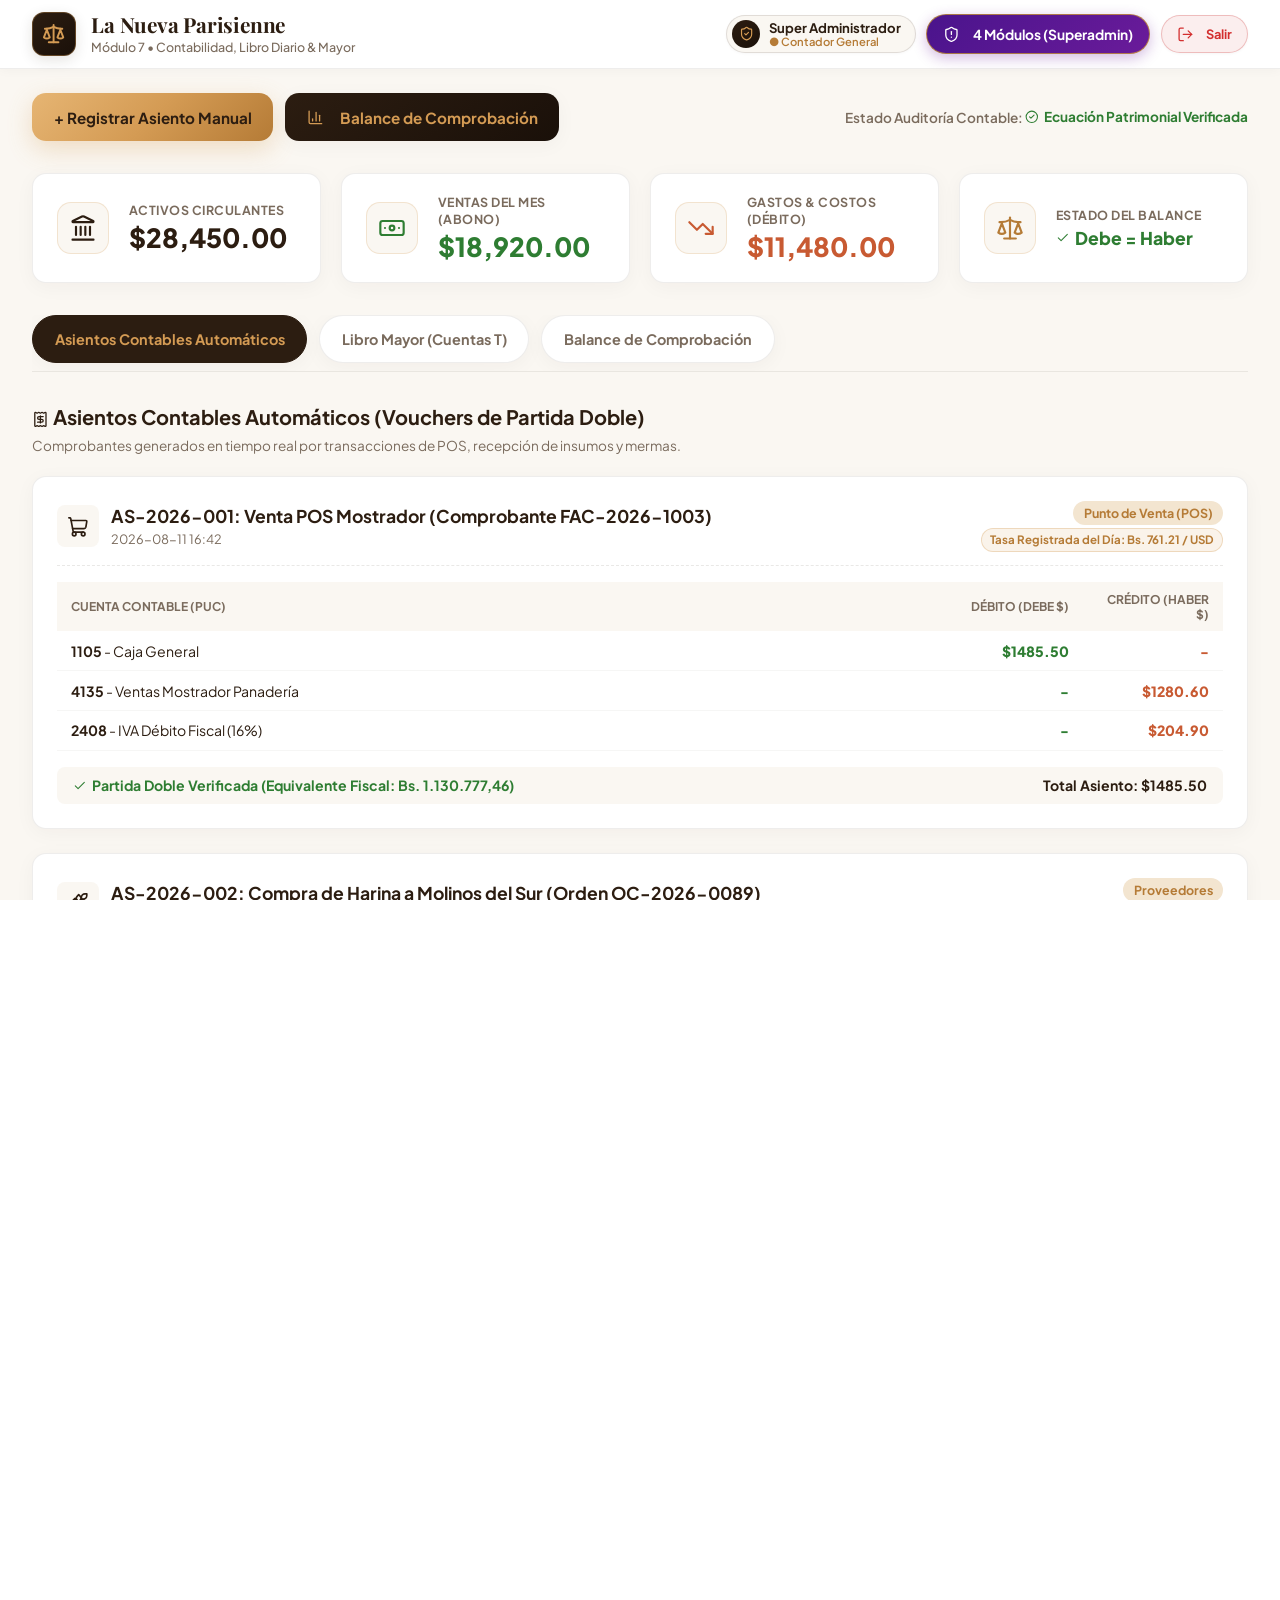
==== commit 77edbf8d: "FIX Login y SuperAdmin" ====
--- a/modules/accounting.html
+++ b/modules/accounting.html
@@ -263,6 +263,7 @@
   <!-- SCRIPT MODULAR CONTABILIDAD -->
   <script src="../js/vendor/lucide.min.js"></script>
   <script src="../js/core/icons.js"></script>
+  <script type="module" src="../js/core/modules-nav.js"></script>
   <script type="module" src="../js/modules/accounting.js"></script>
 
 </body>
--- a/css/main.css
+++ b/css/main.css
@@ -933,3 +933,329 @@
   font-size: 0.8rem;
   color: var(--color-muted);
 }
+
+/* ==========================================================================
+   LAUNCHER GLOBAL DE MÓDULOS DEL SISTEMA (SUPERADMIN & ADMIN)
+   ========================================================================== */
+.btn-modules-launcher {
+  display: inline-flex;
+  align-items: center;
+  gap: 0.45rem;
+  padding: 0.45rem 1rem;
+  border-radius: var(--radius-pill);
+  background: linear-gradient(135deg, #2C1D11 0%, #3D2817 100%);
+  color: #FFFFFF;
+  border: 1.5px solid rgba(212, 155, 84, 0.4);
+  font-family: inherit;
+  font-size: 0.86rem;
+  font-weight: 700;
+  cursor: pointer;
+  transition: all 0.22s var(--ease-smooth);
+  box-shadow: 0 4px 12px rgba(44, 29, 17, 0.2);
+  min-height: 40px;
+}
+
+.btn-modules-launcher:hover {
+  transform: translateY(-2px);
+  border-color: var(--color-gold);
+  background: linear-gradient(135deg, #3D2817 0%, #523720 100%);
+  box-shadow: 0 6px 16px rgba(212, 155, 84, 0.35);
+}
+
+.btn-modules-launcher.is-superadmin {
+  background: linear-gradient(135deg, #4A148C 0%, #6A1B9A 100%);
+  border-color: rgba(255, 215, 0, 0.5);
+  box-shadow: 0 4px 14px rgba(106, 27, 154, 0.3);
+}
+
+.btn-modules-launcher.is-superadmin:hover {
+  background: linear-gradient(135deg, #6A1B9A 0%, #7B1FA2 100%);
+  border-color: #FFD700;
+  box-shadow: 0 6px 18px rgba(106, 27, 154, 0.45);
+}
+
+.modules-modal-overlay {
+  position: fixed;
+  top: 0;
+  left: 0;
+  width: 100vw;
+  height: 100vh;
+  background: rgba(26, 16, 9, 0.72);
+  backdrop-filter: blur(8px);
+  -webkit-backdrop-filter: blur(8px);
+  display: flex;
+  align-items: center;
+  justify-content: center;
+  z-index: 99999;
+  opacity: 0;
+  visibility: hidden;
+  transition: opacity 0.25s ease, visibility 0.25s ease;
+  padding: 1.5rem;
+  box-sizing: border-box;
+}
+
+.modules-modal-overlay.active {
+  opacity: 1;
+  visibility: visible;
+}
+
+.modules-modal-card {
+  background: #FFFFFF;
+  border-radius: var(--radius-lg);
+  max-width: 960px;
+  width: 100%;
+  max-height: 90vh;
+  overflow-y: auto;
+  border: 1.5px solid rgba(212, 155, 84, 0.35);
+  box-shadow: 0 25px 60px rgba(0, 0, 0, 0.35);
+  padding: 2rem 2.25rem;
+  position: relative;
+  animation: modalScaleUp 0.3s cubic-bezier(0.16, 1, 0.3, 1);
+  box-sizing: border-box;
+}
+
+@keyframes modalScaleUp {
+  from {
+    opacity: 0;
+    transform: scale(0.92) translateY(12px);
+  }
+  to {
+    opacity: 1;
+    transform: scale(1) translateY(0);
+  }
+}
+
+.modules-modal-close {
+  position: absolute;
+  top: 1.25rem;
+  right: 1.25rem;
+  width: 38px;
+  height: 38px;
+  border-radius: 50%;
+  border: 1px solid rgba(44, 29, 17, 0.15);
+  background: #FAF7F2;
+  color: var(--color-espresso);
+  font-size: 1.4rem;
+  display: flex;
+  align-items: center;
+  justify-content: center;
+  cursor: pointer;
+  transition: all 0.2s ease;
+  line-height: 1;
+}
+
+.modules-modal-close:hover {
+  background: #E57373;
+  color: #FFFFFF;
+  border-color: #E57373;
+  transform: rotate(90deg);
+}
+
+.modules-modal-header {
+  margin-bottom: 1.75rem;
+  padding-bottom: 1rem;
+  border-bottom: 1px solid rgba(212, 155, 84, 0.25);
+  text-align: left;
+}
+
+.modules-modal-header h2 {
+  font-size: 1.55rem;
+  font-weight: 800;
+  color: var(--color-espresso);
+  display: flex;
+  align-items: center;
+  gap: 0.6rem;
+  margin-bottom: 0.35rem;
+}
+
+.modules-modal-header p {
+  font-size: 0.9rem;
+  color: var(--color-muted);
+}
+
+/* GRID DE LOS 4 MÓDULOS PRINCIPALES */
+.core-modules-grid {
+  display: grid;
+  grid-template-columns: repeat(2, 1fr);
+  gap: 1.25rem;
+  margin-bottom: 1.5rem;
+}
+
+@media (max-width: 768px) {
+  .core-modules-grid {
+    grid-template-columns: 1fr;
+  }
+}
+
+.core-module-card {
+  display: flex;
+  flex-direction: column;
+  padding: 1.5rem 1.4rem;
+  background: #FAF7F2;
+  border-radius: var(--radius-md);
+  border: 1.5px solid rgba(44, 29, 17, 0.1);
+  text-decoration: none;
+  color: inherit;
+  transition: all 0.25s var(--ease-smooth);
+  position: relative;
+  overflow: hidden;
+}
+
+.core-module-card:hover {
+  background: #FFFFFF;
+  border-color: var(--color-gold);
+  transform: translateY(-4px);
+  box-shadow: 0 14px 30px rgba(44, 29, 17, 0.12), 0 4px 12px rgba(212, 155, 84, 0.2);
+}
+
+.core-module-card.current-active {
+  border-color: var(--color-gold);
+  background: #FFFFFF;
+  box-shadow: 0 6px 18px rgba(212, 155, 84, 0.25);
+}
+
+.core-module-card.current-active::after {
+  content: 'Activo Actualmente';
+  position: absolute;
+  top: 12px;
+  right: 14px;
+  font-size: 0.68rem;
+  font-weight: 800;
+  background: var(--gradient-gold);
+  color: var(--color-espresso-dark);
+  padding: 0.2rem 0.6rem;
+  border-radius: var(--radius-pill);
+  text-transform: uppercase;
+  letter-spacing: 0.04em;
+}
+
+.core-module-header {
+  display: flex;
+  align-items: flex-start;
+  gap: 1rem;
+  margin-bottom: 0.85rem;
+}
+
+.core-module-icon-box {
+  width: 54px;
+  height: 54px;
+  border-radius: 14px;
+  display: flex;
+  align-items: center;
+  justify-content: center;
+  flex-shrink: 0;
+  box-shadow: 0 6px 16px rgba(44, 29, 17, 0.2);
+  transition: transform 0.25s ease;
+}
+
+.core-module-card:hover .core-module-icon-box {
+  transform: scale(1.08) rotate(2deg);
+}
+
+.core-module-meta {
+  display: flex;
+  flex-direction: column;
+}
+
+.core-module-badge {
+  font-size: 0.72rem;
+  font-weight: 800;
+  text-transform: uppercase;
+  letter-spacing: 0.06em;
+  margin-bottom: 0.2rem;
+}
+
+.core-module-title {
+  font-size: 1.25rem;
+  font-weight: 800;
+  color: var(--color-espresso);
+  line-height: 1.2;
+}
+
+.core-module-role {
+  font-size: 0.82rem;
+  color: var(--color-muted);
+  font-weight: 600;
+}
+
+.core-module-desc {
+  font-size: 0.88rem;
+  color: var(--color-muted);
+  line-height: 1.45;
+  flex: 1;
+  margin-bottom: 1.15rem;
+}
+
+.core-module-footer {
+  display: flex;
+  align-items: center;
+  justify-content: space-between;
+  font-size: 0.88rem;
+  font-weight: 800;
+  color: var(--color-gold-dark);
+  padding-top: 0.75rem;
+  border-top: 1px dashed rgba(44, 29, 17, 0.12);
+  transition: color 0.2s ease;
+}
+
+.core-module-card:hover .core-module-footer {
+  color: var(--color-espresso);
+}
+
+.core-module-arrow {
+  display: flex;
+  align-items: center;
+  transition: transform 0.2s ease;
+}
+
+.core-module-card:hover .core-module-arrow {
+  transform: translateX(5px);
+}
+
+/* BARRA DE MÓDULOS SECUNDARIOS */
+.secondary-modules-bar {
+  display: flex;
+  align-items: center;
+  flex-wrap: wrap;
+  gap: 0.75rem;
+  padding-top: 1.25rem;
+  border-top: 1px solid rgba(212, 155, 84, 0.2);
+}
+
+.secondary-modules-label {
+  font-size: 0.8rem;
+  font-weight: 700;
+  color: var(--color-muted);
+  display: flex;
+  align-items: center;
+  gap: 0.35rem;
+}
+
+.secondary-modules-list {
+  display: flex;
+  flex-wrap: wrap;
+  gap: 0.5rem;
+}
+
+.secondary-module-pill {
+  padding: 0.35rem 0.8rem;
+  border-radius: var(--radius-pill);
+  background: #FAF7F2;
+  border: 1px solid rgba(44, 29, 17, 0.1);
+  color: var(--color-espresso);
+  font-size: 0.8rem;
+  font-weight: 600;
+  text-decoration: none;
+  display: inline-flex;
+  align-items: center;
+  gap: 0.35rem;
+  transition: all 0.2s ease;
+}
+
+.secondary-module-pill:hover {
+  background: #FFFFFF;
+  border-color: var(--color-gold);
+  color: var(--color-gold-dark);
+  transform: translateY(-1.5px);
+}
+
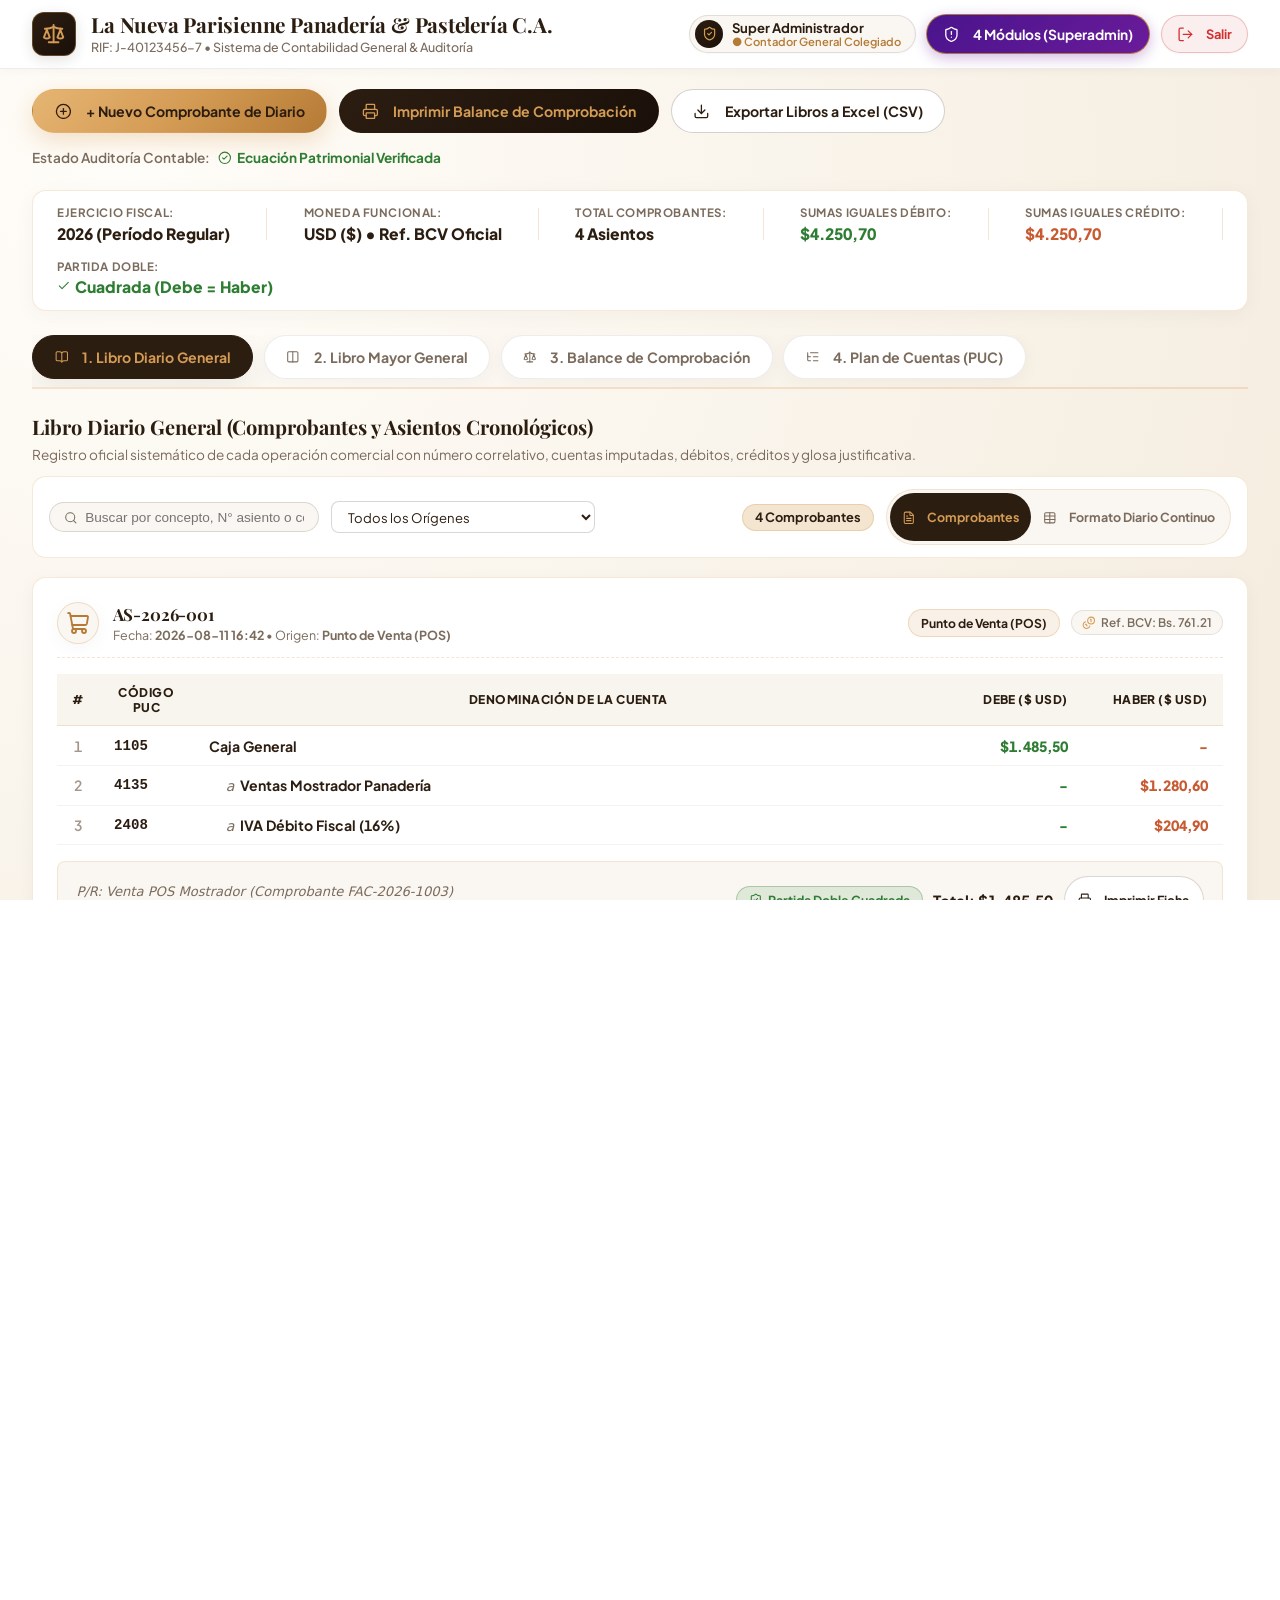
==== commit 77b26c11: "Modulo Contador, L Diario, L Mayor, Balance de Cuentas, etc" ====
--- a/modules/accounting.html
+++ b/modules/accounting.html
@@ -3,8 +3,8 @@
 <head>
   <meta charset="UTF-8">
   <meta name="viewport" content="width=device-width, initial-scale=1.0">
-  <title>Contabilidad y Salud Financiera - La Nueva Parisienne</title>
-  <meta name="description" content="Módulo 7: Asientos Contables Automáticos, Libro Diario y Mayor, y Balance de Comprobación para La Nueva Parisienne.">
+  <title>Sistema Contable Administrativo - La Nueva Parisienne</title>
+  <meta name="description" content="Módulo de Contabilidad General: Libro Diario, Libro Mayor, Balance de Comprobación y Catálogo PUC para La Nueva Parisienne.">
   
   <!-- Hojas de Estilos Separadas (CSS3 Estricto) -->
   <link rel="stylesheet" href="../css/main.css">
@@ -21,17 +21,17 @@
         <div class="accounting-brand-group">
           <div class="accounting-brand-icon" aria-hidden="true"><i data-lucide="scale"></i></div>
           <div>
-            <h1 class="brand-title">La Nueva Parisienne</h1>
-            <span class="sub-title">Módulo 7 &bull; Contabilidad, Libro Diario &amp; Mayor</span>
+            <h1 class="brand-title">La Nueva Parisienne Panadería &amp; Pastelería C.A.</h1>
+            <span class="sub-title">RIF: J-40123456-7 &bull; Sistema de Contabilidad General &amp; Auditoría</span>
           </div>
         </div>
 
         <div class="navbar-controls">
           <div class="cashier-badge">
-            <span id="userAvatar" class="cashier-avatar"><i data-lucide="bar-chart-3"></i></span>
+            <span id="userAvatar" class="cashier-avatar"><i data-lucide="user-check"></i></span>
             <div class="cashier-info">
               <span id="userName" class="cashier-name">Andrés Felipe Gómez</span>
-              <span class="shift-status">● Contador General</span>
+              <span class="shift-status">● Contador General Colegiado</span>
             </div>
           </div>
 
@@ -43,210 +43,432 @@
     </header>
 
 
-    <!-- BARRA DE ACCIONES PRINCIPALES (BOTONES TÁCTILES MIN 48X48PX) -->
-    <section class="accounting-action-toolbar" aria-label="Acciones Contables">
+    <!-- BARRA SUPERIOR DE ACCIONES Y CONTROL DE AUDITORÍA -->
+    <section class="accounting-action-toolbar" aria-label="Herramientas Contables">
       <div class="action-buttons-group">
         <button id="btnOpenManualEntry" type="button" class="btn-acc-action primary">
-          <span>+ Registrar Asiento Manual</span>
+          <i data-lucide="plus-circle" class="icon-sm"></i> <span>+ Nuevo Comprobante de Diario</span>
         </button>
 
         <button id="btnPrintBalance" type="button" class="btn-acc-action secondary">
-          <i data-lucide="bar-chart-3" class="icon-sm"></i> <span>Balance de Comprobación</span>
-        </button>
-      </div>
-
-      <div style="font-size: 0.85rem; color: var(--color-muted); font-weight: 600;">
+          <i data-lucide="printer" class="icon-sm"></i> <span>Imprimir Balance de Comprobación</span>
+        </button>
+
+        <button id="btnExportBalanceCsvTop" type="button" class="btn-acc-action outline">
+          <i data-lucide="download" class="icon-sm"></i> <span>Exportar Libros a Excel (CSV)</span>
+        </button>
+      </div>
+
+      <div class="audit-status-strip">
         <span>Estado Auditoría Contable:</span>
-        <strong style="color: var(--color-success);" class="badge-clean-icon"><i data-lucide="check-circle-2" class="icon-xs"></i> Ecuación Patrimonial Verificada</strong>
+        <strong id="auditStatusBadge" style="color: var(--color-success);" class="badge-clean-icon">
+          <i data-lucide="check-circle-2" class="icon-xs"></i> Ecuación Patrimonial Verificada
+        </strong>
       </div>
     </section>
 
     <!-- CONTENIDO PRINCIPAL DE CONTABILIDAD -->
     <main class="accounting-content">
 
-      <!-- SECCIÓN DE KPIS FINANCIEROS -->
-      <section class="inventory-kpi-grid" aria-label="Resumen Financiero">
-        <div class="inventory-kpi-card">
-          <div class="kpi-icon-container"><i data-lucide="landmark"></i></div>
-          <div class="kpi-details">
-            <h3>Activos Circulantes</h3>
-            <div class="kpi-number">$28,450.00</div>
-          </div>
-        </div>
-
-        <div class="inventory-kpi-card">
-          <div class="kpi-icon-container" style="color: var(--color-success);"><i data-lucide="banknote"></i></div>
-          <div class="kpi-details">
-            <h3>Ventas del Mes (Abono)</h3>
-            <div class="kpi-number" style="color: var(--color-success);">$18,920.00</div>
-          </div>
-        </div>
-
-        <div class="inventory-kpi-card">
-          <div class="kpi-icon-container" style="color: var(--color-terracotta);"><i data-lucide="trending-down"></i></div>
-          <div class="kpi-details">
-            <h3>Gastos & Costos (Débito)</h3>
-            <div class="kpi-number" style="color: var(--color-terracotta);">$11,480.00</div>
-          </div>
-        </div>
-
-        <div class="inventory-kpi-card">
-          <div class="kpi-icon-container" style="color: var(--color-gold-dark);"><i data-lucide="scale"></i></div>
-          <div class="kpi-details">
-            <h3>Estado del Balance</h3>
-            <div class="kpi-number badge-clean-icon" style="font-size: 1.1rem; color: var(--color-success);"><i data-lucide="check" class="icon-xs"></i> Debe = Haber</div>
-          </div>
+      <!-- FRANJA DE CONTROL ADMINISTRATIVO / FISCAL (SOBRIA, SIN TARJETAS INFANTILES) -->
+      <section class="accounting-control-bar" aria-label="Información Fiscal y del Ejercicio">
+        <div class="control-item">
+          <span class="control-label">Ejercicio Fiscal:</span>
+          <span class="control-val">2026 (Período Regular)</span>
+        </div>
+        <div class="control-divider"></div>
+        <div class="control-item">
+          <span class="control-label">Moneda Funcional:</span>
+          <span class="control-val">USD ($) &bull; Ref. BCV Oficial</span>
+        </div>
+        <div class="control-divider"></div>
+        <div class="control-item">
+          <span class="control-label">Total Comprobantes:</span>
+          <span id="statTotalVouchers" class="control-val">0 Asientos</span>
+        </div>
+        <div class="control-divider"></div>
+        <div class="control-item">
+          <span class="control-label">Sumas Iguales Débito:</span>
+          <span id="statTotalDebe" class="control-val highlight-debe">$0.00</span>
+        </div>
+        <div class="control-divider"></div>
+        <div class="control-item">
+          <span class="control-label">Sumas Iguales Crédito:</span>
+          <span id="statTotalHaber" class="control-val highlight-haber">$0.00</span>
+        </div>
+        <div class="control-divider"></div>
+        <div class="control-item">
+          <span class="control-label">Partida Doble:</span>
+          <span id="statBalanceStatus" class="control-val status-balanced">
+            <i data-lucide="check" class="icon-xs"></i> Cuadrada (Debe = Haber)
+          </span>
         </div>
       </section>
 
-      <!-- BARRA DE PESTAÑAS DE NAVEGACIÓN CONTABLE -->
-      <div class="accounting-tabs-bar">
-        <button type="button" class="acc-tab-btn active" data-tab="tabVouchers">Asientos Contables Automáticos</button>
-        <button type="button" class="acc-tab-btn" data-tab="tabLedger">Libro Mayor (Cuentas T)</button>
-        <button type="button" class="acc-tab-btn" data-tab="tabBalance">Balance de Comprobación</button>
-      </div>
-
-      <!-- PANEL 1: ASIENTOS CONTABLES AUTOMÁTICOS -->
+      <!-- BARRA DE PESTAÑAS DE NAVEGACIÓN CONTABLE (4 SECCIONES CLARAS) -->
+      <div class="accounting-tabs-bar" role="tablist">
+        <button type="button" class="acc-tab-btn active" data-tab="tabVouchers" role="tab" aria-selected="true">
+          <i data-lucide="book-open" class="icon-xs"></i> 1. Libro Diario General
+        </button>
+        <button type="button" class="acc-tab-btn" data-tab="tabLedger" role="tab" aria-selected="false">
+          <i data-lucide="columns" class="icon-xs"></i> 2. Libro Mayor General
+        </button>
+        <button type="button" class="acc-tab-btn" data-tab="tabBalance" role="tab" aria-selected="false">
+          <i data-lucide="scale" class="icon-xs"></i> 3. Balance de Comprobación
+        </button>
+        <button type="button" class="acc-tab-btn" data-tab="tabPUC" role="tab" aria-selected="false">
+          <i data-lucide="list-tree" class="icon-xs"></i> 4. Plan de Cuentas (PUC)
+        </button>
+      </div>
+
+      <!-- ====================================================================
+           PANEL 1: LIBRO DIARIO GENERAL (COMPROBANTES DE DIARIO)
+           ==================================================================== -->
       <section id="tabVouchers" class="tab-panel-content">
-        <div class="section-title-group" style="margin-bottom: 1.25rem;">
-          <h2><i data-lucide="receipt" class="icon-sm"></i> Asientos Contables Automáticos (Vouchers de Partida Doble)</h2>
-          <p>Comprobantes generados en tiempo real por transacciones de POS, recepción de insumos y mermas.</p>
-        </div>
-
+        <div class="section-title-group" style="margin-bottom: 0.85rem;">
+          <h2>Libro Diario General (Comprobantes y Asientos Cronológicos)</h2>
+          <p>Registro oficial sistemático de cada operación comercial con número correlativo, cuentas imputadas, débitos, créditos y glosa justificativa.</p>
+        </div>
+
+        <!-- BARRA DE HERRAMIENTAS Y FILTROS DEL DIARIO -->
+        <div class="accounting-section-toolbar">
+          <div style="display: flex; align-items: center; gap: 0.75rem; flex-wrap: wrap;">
+            <div class="accounting-search-box">
+              <i data-lucide="search" class="icon-xs" style="color: var(--color-muted);"></i>
+              <input type="text" id="journalSearchInput" placeholder="Buscar por concepto, N° asiento o código PUC...">
+            </div>
+
+            <select id="journalFilterType" class="pos-search-input" style="padding: 0.35rem 0.75rem; font-size: 0.82rem; width: auto;">
+              <option value="all">Todos los Orígenes</option>
+              <option value="pos">Ventas Punto de Venta (POS)</option>
+              <option value="proveedores">Compras &amp; Proveedores</option>
+              <option value="inventario">Inventario &amp; Mermas</option>
+              <option value="manual">Comprobantes Manuales / Ajustes</option>
+            </select>
+          </div>
+
+          <div style="display: flex; align-items: center; gap: 0.75rem;">
+            <span id="journalCountBadge" class="table-counter-badge">
+              0 Comprobantes
+            </span>
+
+            <div class="accounting-view-toggle">
+              <button id="btnViewVouchers" type="button" class="btn-toggle-view active" title="Ver en fichas de comprobantes individuales">
+                <i data-lucide="file-text" class="icon-xs"></i> Comprobantes
+              </button>
+              <button id="btnViewJournalTable" type="button" class="btn-toggle-view" title="Ver en formato formal de Libro Diario oficial continuo">
+                <i data-lucide="table" class="icon-xs"></i> Formato Diario Continuo
+              </button>
+            </div>
+          </div>
+        </div>
+
+        <!-- VISTA 1: FICHAS DE COMPROBANTE DE DIARIO (ESTILO SAINT / PROFIT) -->
         <div id="vouchersListContainer" class="vouchers-list-container">
           <!-- Renderizado dinámico vía js/modules/accounting.js -->
         </div>
+
+        <!-- VISTA 2: TABLA FORMAL CONTINUA DE LIBRO DIARIO -->
+        <div id="journalTableContainer" class="table-responsive-container clean-paper-card" style="display: none; padding: 0; overflow: hidden;">
+          <table class="journal-continuous-table">
+            <thead>
+              <tr>
+                <th style="width: 120px;">Fecha</th>
+                <th style="width: 130px;">Comprobante</th>
+                <th>Cuentas Contables y Glosa Explicativa (P/R)</th>
+                <th style="width: 100px; text-align: center;">Folio / PUC</th>
+                <th style="width: 130px; text-align: right;">Debe ($)</th>
+                <th style="width: 130px; text-align: right;">Haber ($)</th>
+              </tr>
+            </thead>
+            <tbody id="journalTableBody">
+              <!-- Renderizado dinámico continuo -->
+            </tbody>
+          </table>
+        </div>
       </section>
 
 
-      <!-- PANEL 2: LIBRO MAYOR (CUENTAS T) -->
+      <!-- ====================================================================
+           PANEL 2: LIBRO MAYOR GENERAL (FOLIOS ANALÍTICOS Y CUENTAS T)
+           ==================================================================== -->
       <section id="tabLedger" class="tab-panel-content" style="display: none;">
-        <div class="section-title-group" style="margin-bottom: 1.25rem;">
-          <h2><i data-lucide="book-open" class="icon-sm"></i> Libro Mayor General (Esquema de Cuentas T)</h2>
-          <p>Resumen analítico por cuenta PUC mostrando débitos, créditos y saldos netos.</p>
-        </div>
-
-        <div id="tAccountsGridContainer" class="t-accounts-grid">
+        <div class="section-title-group" style="margin-bottom: 0.85rem;">
+          <h2>Libro Mayor General (Folios de Cuenta y Esquema de Mayor)</h2>
+          <p>Centralización cronológica y acumulativa de los movimientos de débito y crédito por cada cuenta contable para determinar saldos netos.</p>
+        </div>
+
+        <!-- BARRA DE HERRAMIENTAS Y FILTROS DEL MAYOR -->
+        <div class="accounting-section-toolbar">
+          <div style="display: flex; align-items: center; gap: 0.75rem; flex-wrap: wrap;">
+            <div class="accounting-search-box">
+              <i data-lucide="search" class="icon-xs" style="color: var(--color-muted);"></i>
+              <input type="text" id="ledgerSearchInput" placeholder="Buscar cuenta (ej: 1105, Caja, Proveedores, Ventas)...">
+            </div>
+
+            <select id="ledgerAccountPicker" class="pos-search-input" style="padding: 0.35rem 0.75rem; font-size: 0.82rem; width: auto; max-width: 260px;">
+              <option value="all">Todas las Cuentas con Movimiento</option>
+              <!-- Poblado dinámicamente con cuentas del PUC -->
+            </select>
+
+            <select id="ledgerFilterSelect" class="pos-search-input" style="padding: 0.35rem 0.75rem; font-size: 0.82rem; width: auto;">
+              <option value="with_movements" selected>Solo con Movimientos</option>
+              <option value="all">Todas las Cuentas PUC</option>
+              <option value="activo">Activos (1xxx)</option>
+              <option value="pasivo">Pasivos (2xxx)</option>
+              <option value="patrimonio">Patrimonio (3xxx)</option>
+              <option value="ingreso">Ingresos (4xxx)</option>
+              <option value="gasto_costo">Gastos y Costos (5xxx/6xxx)</option>
+            </select>
+          </div>
+
+          <div style="display: flex; align-items: center; gap: 0.75rem;">
+            <span id="ledgerCountBadge" class="table-counter-badge">
+              0 Cuentas
+            </span>
+
+            <div class="accounting-view-toggle">
+              <button id="btnLedgerFolioView" type="button" class="btn-toggle-view active" title="Ver en formato analítico de Folio de Mayor con saldo progresivo">
+                <i data-lucide="list" class="icon-xs"></i> Folios Analíticos
+              </button>
+              <button id="btnLedgerTView" type="button" class="btn-toggle-view" title="Ver en esquema clásico de Cuentas T">
+                <i data-lucide="columns" class="icon-xs"></i> Cuentas T
+              </button>
+            </div>
+          </div>
+        </div>
+
+        <!-- VISTA A: FOLIOS ANALÍTICOS DE MAYOR (TABLAS POR CUENTA CON SALDO PROGRESIVO) -->
+        <div id="ledgerFolioContainer" class="ledger-folios-container">
           <!-- Renderizado dinámico vía js/modules/accounting.js -->
         </div>
+
+        <!-- VISTA B: CUADRÍCULA DE CUENTAS T CLÁSICAS -->
+        <div id="tAccountsGridContainer" class="t-accounts-grid" style="display: none;">
+          <!-- Renderizado dinámico vía js/modules/accounting.js -->
+        </div>
       </section>
 
 
-      <!-- PANEL 3: BALANCE DE COMPROBACIÓN -->
+      <!-- ====================================================================
+           PANEL 3: BALANCE DE COMPROBACIÓN DE SUMAS Y SALDOS
+           ==================================================================== -->
       <section id="tabBalance" class="tab-panel-content" style="display: none;">
-        <div class="orders-section-card">
-          <div class="section-title-group" style="margin-bottom: 1rem;">
-            <h2><i data-lucide="bar-chart-3" class="icon-sm"></i> Balance de Comprobación de Sumas y Saldos</h2>
-            <p>Verificación matemática del principio de Partida Doble (Total Sumas Debe = Total Sumas Haber).</p>
+        <div class="clean-paper-card">
+          <div class="section-title-group" style="margin-bottom: 0.85rem;">
+            <h2>Balance de Comprobación de Sumas y Saldos</h2>
+            <p>Demostración formal del equilibrio aritmético de la contabilidad por partida doble: Total Sumas Debe = Total Sumas Haber y Total Saldos Deudores = Total Saldos Acreedores.</p>
+          </div>
+
+          <!-- HERRAMIENTAS DEL BALANCE -->
+          <div style="display: flex; align-items: center; justify-content: space-between; flex-wrap: wrap; gap: 0.75rem; margin-bottom: 0.85rem;">
+            <div style="display: flex; align-items: center; gap: 0.6rem;">
+              <select id="balanceFilterSelect" class="pos-search-input" style="padding: 0.35rem 0.75rem; font-size: 0.82rem; width: auto;">
+                <option value="with_movements" selected>Solo Cuentas con Movimiento o Saldo</option>
+                <option value="all">Ver Todas las Cuentas PUC (Incluso sin saldo)</option>
+              </select>
+            </div>
+
+            <div style="display: flex; align-items: center; gap: 0.5rem;">
+              <button id="btnPrintBalanceQuick" type="button" class="btn-acc-action secondary" style="min-height: 36px; padding: 0.35rem 0.85rem; font-size: 0.82rem;">
+                <i data-lucide="printer" class="icon-xs"></i> <span>Reporte Certificado / PDF</span>
+              </button>
+              <button id="btnExportBalanceCsvQuick" type="button" class="btn-acc-action outline" style="min-height: 36px; padding: 0.35rem 0.85rem; font-size: 0.82rem;">
+                <i data-lucide="download" class="icon-xs"></i> <span>Exportar CSV</span>
+              </button>
+            </div>
           </div>
 
           <div class="table-responsive-container">
-            <table class="dashboard-table">
+            <table class="accounting-official-table">
               <thead>
                 <tr>
-                  <th>Código PUC</th>
-                  <th>Nombre de la Cuenta</th>
-                  <th>Sumas Debe ($)</th>
-                  <th>Sumas Haber ($)</th>
-                  <th>Saldo Deudor ($)</th>
-                  <th>Saldo Acreedor ($)</th>
+                  <th style="width: 100px;">Código PUC</th>
+                  <th>Denominación de la Cuenta</th>
+                  <th style="width: 110px;">Clasificación</th>
+                  <th style="text-align: right; width: 140px;">Sumas Debe ($)</th>
+                  <th style="text-align: right; width: 140px;">Sumas Haber ($)</th>
+                  <th style="text-align: right; width: 140px;">Saldo Deudor ($)</th>
+                  <th style="text-align: right; width: 140px;">Saldo Acreedor ($)</th>
                 </tr>
               </thead>
               <tbody id="balanceBody">
                 <!-- Renderizado dinámico vía js/modules/accounting.js -->
               </tbody>
+              <tfoot id="balanceFoot" class="official-table-footer">
+                <!-- Totales generales del Balance -->
+              </tfoot>
             </table>
           </div>
 
-          <div class="balance-verification-bar" style="margin-top: 1rem;">
-            <span>TOTALES BALANCE DE COMPROBACIÓN:</span>
-            <div>
-              <span style="margin-right: 2rem;">DEBE: <strong id="verificationDebeTotal">$24,850.70</strong></span>
-              <span>HABER: <strong id="verificationHaberTotal">$24,850.70</strong></span>
+          <!-- BARRA DE VERIFICACIÓN OFICIAL DE PARTIDA DOBLE -->
+          <div class="official-verification-strip">
+            <div class="verification-title-box">
+              <i data-lucide="shield-check" class="icon-md" style="color: #2E7D32;"></i>
+              <div>
+                <strong>Auditoría Contable Verificada</strong>
+                <p>Cumple con el principio de Partida Doble conforme a NIIF para PYMES.</p>
+              </div>
+            </div>
+            <div class="verification-numbers-grid">
+              <div><span>TOTAL SUMAS DEBE:</span> <strong id="verificationDebeTotal">$0.00</strong></div>
+              <div><span>TOTAL SUMAS HABER:</span> <strong id="verificationHaberTotal">$0.00</strong></div>
+              <div><span>TOTAL SALDOS DEUDORES:</span> <strong id="verificationDeudorTotal">$0.00</strong></div>
+              <div><span>TOTAL SALDOS ACREEDORES:</span> <strong id="verificationAcreedorTotal">$0.00</strong></div>
             </div>
           </div>
         </div>
       </section>
 
+
+      <!-- ====================================================================
+           PANEL 4: PLAN ÚNICO DE CUENTAS (PUC) - CATÁLOGO MAESTRO
+           ==================================================================== -->
+      <section id="tabPUC" class="tab-panel-content" style="display: none;">
+        <div class="clean-paper-card">
+          <div class="section-title-group" style="margin-bottom: 0.85rem;">
+            <h2>Plan Único de Cuentas (PUC) &bull; Catálogo Maestro</h2>
+            <p>Codificación sistemática y nomenclatura oficial de las cuentas contables habilitadas para la operación de la panadería y pastelería.</p>
+          </div>
+
+          <div class="table-responsive-container">
+            <table class="accounting-official-table">
+              <thead>
+                <tr>
+                  <th style="width: 120px;">Código PUC</th>
+                  <th>Nombre de la Cuenta</th>
+                  <th style="width: 140px;">Grupo / Tipo</th>
+                  <th style="width: 140px;">Naturaleza</th>
+                  <th>Uso y Aplicación Operativa</th>
+                </tr>
+              </thead>
+              <tbody id="pucTableBody">
+                <!-- Renderizado dinámico del catálogo -->
+              </tbody>
+            </table>
+          </div>
+        </div>
+      </section>
+
     </main>
 
   </div>
 
 
-  <!-- MODAL DE REGISTRO DE ASIENTO MANUAL -->
-  <div id="manualEntryModal" class="pin-modal-overlay" role="dialog" aria-modal="true" aria-labelledby="entryModalTitle">
-    <div class="pin-modal-card payment-modal-card">
-      <button id="closeEntryModalBtn" class="modal-close-btn" aria-label="Cerrar modal">&times;</button>
-
-      <div class="selected-user-header" style="margin-bottom: 1.25rem;">
-        <div class="selected-user-avatar"><i data-lucide="file-edit"></i></div>
-        <h3 id="entryModalTitle" class="selected-user-name">Registro de Asiento Manual</h3>
-        <span class="selected-user-role">Comprobante de Diario / Ajuste de Auditoría</span>
-      </div>
-
-      <form id="manualEntryForm" class="manual-entry-form" style="display: flex; flex-direction: column; gap: 1.25rem; text-align: left;">
+  <!-- ====================================================================
+       MODAL DE NUEVO COMPROBANTE DE DIARIO (MULTI-RENGLÓN ESTILO SAINT / PROFIT)
+       ==================================================================== -->
+  <div id="manualEntryModal" class="pin-modal-overlay" role="dialog" aria-modal="true" aria-labelledby="entryModalTitle" style="display: none;">
+    <div class="voucher-modal-card" style="max-width: 920px; width: 100%;">
+      <button id="closeEntryModalBtn" class="modules-modal-close" aria-label="Cerrar modal">&times;</button>
+
+      <div class="voucher-modal-header">
+        <div class="voucher-modal-badge"><i data-lucide="file-spreadsheet"></i></div>
         <div>
-          <label for="entryConceptInput" style="font-weight: 700; font-size: 0.9rem; display: block; margin-bottom: 0.4rem;">Concepto de la Transacción:</label>
-          <input type="text" id="entryConceptInput" class="pos-search-input" placeholder="Ej: Pago de Mantenimiento de Hornos Industriales" required>
-        </div>
-
-        <div class="manual-entry-row" style="display: grid; grid-template-columns: 1fr 1fr; gap: 1rem;">
+          <h3 id="entryModalTitle" class="voucher-modal-title">Nuevo Comprobante de Diario</h3>
+          <span class="voucher-modal-sub">Registro Contable Multi-Partida &bull; Principio de Partida Doble NIIF</span>
+        </div>
+      </div>
+
+      <form id="manualEntryForm" class="manual-entry-form" style="display: flex; flex-direction: column; gap: 1rem; text-align: left;">
+        
+        <!-- DATOS DE ENCABEZADO DEL COMPROBANTE -->
+        <div class="voucher-header-fields">
           <div>
-            <label for="debeAccountSelect" style="font-weight: 700; font-size: 0.85rem; display: block; margin-bottom: 0.4rem;">Cuenta Débito (Debe):</label>
-            <select id="debeAccountSelect" class="pos-search-input" style="padding: 0.65rem 1rem;">
-              <option value="5105">5105 - Gastos de Personal</option>
-              <option value="5195">5195 - Gastos Mermas y Pérdidas</option>
-              <option value="1435">1435 - Inventario Materia Prima</option>
-              <option value="1105">1105 - Caja General</option>
+            <label for="entryDateInput" class="form-field-label">Fecha Contable:</label>
+            <input type="date" id="entryDateInput" class="pos-search-input" required>
+          </div>
+          <div>
+            <label for="entryTypeSelect" class="form-field-label">Tipo de Comprobante:</label>
+            <select id="entryTypeSelect" class="pos-search-input">
+              <option value="Diario">Diario General</option>
+              <option value="Ingreso">Ingreso de Caja / Bancos</option>
+              <option value="Egreso">Egreso / Pago de Gastos</option>
+              <option value="Ajuste">Ajuste de Cierre / Auditoría</option>
             </select>
           </div>
-
-          <div>
-            <label for="debeAmountInput" style="font-weight: 700; font-size: 0.85rem; display: block; margin-bottom: 0.4rem;">Monto Débito ($):</label>
-            <input type="number" id="debeAmountInput" class="pos-search-input" value="150.00" step="0.01" min="0.01">
-          </div>
-        </div>
-
-        <div class="manual-entry-row" style="display: grid; grid-template-columns: 1fr 1fr; gap: 1rem;">
-          <div>
-            <label for="haberAccountSelect" style="font-weight: 700; font-size: 0.85rem; display: block; margin-bottom: 0.4rem;">Cuenta Crédito (Haber):</label>
-            <select id="haberAccountSelect" class="pos-search-input" style="padding: 0.65rem 1rem;">
-              <option value="1105">1105 - Caja General</option>
-              <option value="1110">1110 - Bancos Nacionales</option>
-              <option value="2205">2205 - Proveedores Nacionales</option>
-            </select>
-          </div>
-
-          <div>
-            <label for="haberAmountInput" style="font-weight: 700; font-size: 0.85rem; display: block; margin-bottom: 0.4rem;">Monto Crédito ($):</label>
-            <input type="number" id="haberAmountInput" class="pos-search-input" value="150.00" step="0.01" min="0.01">
-          </div>
-        </div>
-
-        <button type="submit" class="btn-process-payment" style="margin-top: 0.5rem;">
-          <i data-lucide="save" class="icon-sm"></i> <span>Registrar Asiento en Diario</span>
-        </button>
+          <div style="grid-column: span 2;">
+            <label for="entryConceptInput" class="form-field-label">Concepto General / Glosa del Asiento (P/R):</label>
+            <input type="text" id="entryConceptInput" class="pos-search-input" placeholder="Ej: Pago de Mantenimiento de Hornos Industriales según Factura N° 458" required>
+          </div>
+        </div>
+
+        <!-- TABLA DINÁMICA DE RENGLONES / PARTIDAS CONTABLES -->
+        <div class="voucher-lines-container">
+          <div class="voucher-lines-header-bar">
+            <span style="font-weight: 700; font-size: 0.85rem; color: var(--color-espresso);">Partidas Contables (Renglones del Asiento)</span>
+            <div style="display: flex; gap: 0.5rem;">
+              <button id="btnAddEntryRow" type="button" class="btn-line-action">
+                <i data-lucide="plus" class="icon-xs"></i> <span>+ Agregar Renglón</span>
+              </button>
+              <button id="btnAutoBalanceRow" type="button" class="btn-line-action secondary" title="Calcula la diferencia actual e inserta un renglón para cuadrar">
+                <i data-lucide="scale" class="icon-xs"></i> <span>Auto-Cuadrar Renglón</span>
+              </button>
+            </div>
+          </div>
+
+          <div class="table-responsive-container" style="max-height: 280px; overflow-y: auto;">
+            <table class="voucher-editor-table">
+              <thead>
+                <tr>
+                  <th style="width: 40px; text-align: center;">#</th>
+                  <th style="min-width: 250px;">Cuenta Contable (PUC)</th>
+                  <th style="min-width: 180px;">Referencia / Detalle Renglón</th>
+                  <th style="width: 130px; text-align: right;">Débito (Debe $)</th>
+                  <th style="width: 130px; text-align: right;">Crédito (Haber $)</th>
+                  <th style="width: 40px; text-align: center;"></th>
+                </tr>
+              </thead>
+              <tbody id="voucherRowsBody">
+                <!-- Se llena dinámicamente con renglones de entrada -->
+              </tbody>
+            </table>
+          </div>
+        </div>
+
+        <!-- PIE DE CONTROL Y BALANCE DEL COMPROBANTE -->
+        <div class="voucher-editor-footer-bar">
+          <div class="editor-totals-box">
+            <div>TOTAL DEBE: <strong id="editorDebeTotal" class="highlight-debe">$0.00</strong></div>
+            <div>TOTAL HABER: <strong id="editorHaberTotal" class="highlight-haber">$0.00</strong></div>
+            <div>DIFERENCIA: <strong id="editorDiffTotal">$0.00</strong></div>
+          </div>
+          <div id="editorBalanceBadge" class="editor-balance-status status-balanced">
+            <i data-lucide="check-circle-2" class="icon-xs"></i> Comprobante Cuadrado
+          </div>
+        </div>
+
+        <div style="display: flex; justify-content: flex-end; gap: 0.75rem; margin-top: 0.5rem;">
+          <button id="btnCancelModal" type="button" class="btn-acc-action outline" style="min-height: 42px;">
+            Cancelar
+          </button>
+          <button id="btnSubmitManualEntry" type="submit" class="btn-acc-action primary" style="min-height: 42px;">
+            <i data-lucide="save" class="icon-sm"></i> <span>Guardar Comprobante en Diario</span>
+          </button>
+        </div>
       </form>
     </div>
   </div>
 
 
-    <!-- MODAL DE BALANCE DE COMPROBACIÓN IMPRIMIBLE -->
+  <!-- ====================================================================
+       MODAL DE REPORTE FORMAL DE BALANCE DE COMPROBACIÓN IMPRIMIBLE
+       ==================================================================== -->
   <div id="balanceReportModal" class="pin-modal-overlay" role="dialog" aria-modal="true" aria-labelledby="balanceModalTitle" aria-hidden="true" style="display: none;">
-    <div class="pin-modal-card report-modal-card">
+    <div class="pin-modal-card report-modal-card" style="max-width: 960px; width: 100%;">
       
       <!-- BARRA DE ACCIONES SUPERIOR (HERRAMIENTAS NO IMPRIMIBLES) -->
       <div class="report-modal-toolbar no-print">
         <div class="report-modal-toolbar-title">
           <i data-lucide="scale" class="icon-md" style="color: var(--color-gold);"></i>
-          <span id="balanceModalTitle">Balance de Comprobación Contable</span>
+          <span id="balanceModalTitle">Balance de Comprobación Contable Formal</span>
         </div>
         <div class="report-modal-actions">
-          <button id="btnPrintBalanceModal" type="button" class="btn-primary-action gold-variant" style="padding: 0.5rem 1.1rem; font-size: 0.85rem; display: inline-flex; align-items: center; gap: 0.4rem; cursor: pointer; border: none; border-radius: var(--radius-pill); font-weight: 700; color: #FFFFFF; background: linear-gradient(135deg, #D49B54 0%, #C48B44 100%);">
-            <i data-lucide="printer" class="icon-sm"></i> <span>Imprimir / PDF</span>
+          <button id="btnPrintBalanceModal" type="button" class="btn-acc-action primary" style="min-height: 38px; padding: 0.4rem 1rem;">
+            <i data-lucide="printer" class="icon-sm"></i> <span>Imprimir / Guardar PDF</span>
           </button>
-          <button id="btnExportBalanceCsv" type="button" class="btn-acc-action secondary" style="padding: 0.5rem 1rem; font-size: 0.85rem; display: inline-flex; align-items: center; gap: 0.4rem; cursor: pointer; border: 1px solid rgba(44, 29, 17, 0.2); border-radius: var(--radius-pill); background: #FFFFFF; font-weight: 700; color: var(--color-espresso);">
-            <i data-lucide="download" class="icon-sm"></i> <span>Exportar CSV</span>
+          <button id="btnExportBalanceCsv" type="button" class="btn-acc-action outline" style="min-height: 38px; padding: 0.4rem 1rem;">
+            <i data-lucide="download" class="icon-sm"></i> <span>Descargar CSV</span>
           </button>
           <button id="btnCloseBalanceModal" type="button" class="modal-close-btn" style="position: static; font-size: 1.5rem; cursor: pointer;" aria-label="Cerrar modal">&times;</button>
         </div>
--- a/css/main.css
+++ b/css/main.css
@@ -498,7 +498,8 @@
 .btn-export-report,
 .btn-pos-reports,
 .btn-pos-logout,
-.btn-navbar-config {
+.btn-navbar-config,
+.btn-pos-dashboard {
   height: 38px !important;
   box-sizing: border-box !important;
   display: inline-flex !important;
@@ -623,6 +624,27 @@
   box-shadow: 0 2px 8px rgba(44, 29, 17, 0.25) !important;
   transform: translateY(-1px) !important;
 }
+
+
+.btn-pos-dashboard {
+  padding: 0 0.95rem !important;
+  border-radius: var(--radius-pill) !important;
+  background: rgba(120, 53, 15, 0.1) !important;
+  border: 1.5px solid rgba(180, 83, 9, 0.4) !important;
+  color: #78350F !important;
+  text-decoration: none !important;
+  font-size: 0.82rem !important;
+  font-weight: 700 !important;
+  gap: 0.45rem !important;
+  transition: all 0.2s ease !important;
+}
+.btn-pos-dashboard:hover {
+  background: #78350F !important;
+  color: #FEF3C7 !important;
+  box-shadow: 0 2px 10px rgba(120, 53, 15, 0.35) !important;
+  transform: translateY(-1px) !important;
+}
+
 
 .btn-pos-reports {
   padding: 0 0.95rem !important;
--- a/css/modules/accounting.css
+++ b/css/modules/accounting.css
@@ -1,19 +1,21 @@
 /* ==========================================================================
-   MÓDULO 7: ESTILOS DE CONTABILIDAD Y SALUD FINANCIERA (ACCOUNTING.CSS)
-   Partidas contables Debe/Haber, Libro Diario, Cuentas T y Balance de Comprobación
+   LA NUEVA PARISIENNE - MÓDULO 7: CONTABILIDAD GENERAL Y AUDITORÍA (ACCOUNTING.CSS)
+   Diseño: Parisian Chic, Tonalidades Cálidas Artesanales (Anti-Fatiga Visual)
+   Comprobantes de Diario, Folios de Mayor, Cuentas T y Balance de Comprobación
    ========================================================================== */
 
 .accounting-wrapper {
   display: flex;
   flex-direction: column;
   min-height: 100vh;
-  background-color: var(--bg-main);
-}
-
-/* NAVBAR DE CONTABILIDAD */
+  background: var(--gradient-bg);
+  color: var(--color-espresso);
+  font-family: var(--font-sans);
+}
+
+/* NAVBAR SUPERIOR */
 .accounting-navbar {
   width: 100%;
-  padding: 0;
   background: var(--bg-surface);
   border-bottom: var(--border-subtle);
   box-shadow: var(--shadow-subtle);
@@ -22,72 +24,75 @@
 .accounting-brand-group {
   display: flex;
   align-items: center;
-  gap: 1rem;
+  gap: 0.85rem;
 }
 
 .accounting-brand-icon {
-  width: 48px;
-  height: 48px;
+  width: 44px;
+  height: 44px;
   background: var(--gradient-espresso);
   color: var(--color-gold);
   border-radius: var(--radius-pill);
   display: flex;
   align-items: center;
   justify-content: center;
-  font-size: 1.5rem;
+  font-size: 1.35rem;
   box-shadow: var(--shadow-subtle);
 }
 
-.accounting-navbar > div:last-child {
-  min-width: 0;
+.brand-title {
+  font-family: var(--font-serif);
+  font-size: 1.15rem;
+  font-weight: 700;
+  color: var(--color-espresso);
+}
+
+.sub-title {
+  font-size: 0.75rem;
+  color: var(--color-muted);
 }
 
 .cashier-badge {
   display: flex;
   align-items: center;
-  gap: 0.45rem;
-  min-width: 0;
-  padding: 0.25rem 0.65rem;
+  gap: 0.5rem;
+  padding: 0.35rem 0.85rem;
   border: var(--border-glass);
   border-radius: var(--radius-pill);
   background: var(--bg-main);
 }
 
 .cashier-avatar {
-  flex: 0 0 auto;
-  font-size: 1rem;
-}
-
-.cashier-info {
-  display: flex;
-  flex-direction: column;
-  min-width: 0;
-}
-
-.cashier-name,
+  color: var(--color-gold-dark);
+  font-size: 1.1rem;
+}
+
+.cashier-name {
+  font-size: 0.82rem;
+  font-weight: 700;
+  color: var(--color-espresso);
+}
+
 .shift-status {
-  overflow-wrap: anywhere;
-}
-
-.cashier-name {
+  font-size: 0.7rem;
+  font-weight: 600;
+  color: var(--color-success);
+}
+
+.btn-pos-logout {
+  min-height: 38px;
+  padding: 0.4rem 0.95rem;
+  border-radius: var(--radius-pill);
+  background: rgba(200, 90, 50, 0.1);
+  border: 1px solid rgba(200, 90, 50, 0.25);
+  color: var(--color-terracotta);
   font-size: 0.78rem;
   font-weight: 700;
-  color: var(--color-espresso);
-}
-
-.shift-status {
-  font-size: 0.65rem;
-  font-weight: 600;
-}
-
-.btn-pos-logout {
-  min-height: 36px;
-  padding: 0.3rem 0.75rem;
-  border-radius: var(--radius-pill);
-  background: rgba(200, 90, 50, 0.1);
-  color: var(--color-terracotta);
-  font-size: 0.75rem;
-  font-weight: 600;
+  cursor: pointer;
+  display: inline-flex;
+  align-items: center;
+  gap: 0.35rem;
+  transition: all var(--transition-fast);
 }
 
 .btn-pos-logout:hover {
@@ -95,14 +100,14 @@
   color: #FFFFFF;
 }
 
-/* BARRA DE ACCIONES PRINCIPALES (TOUCH-FRIENDLY MIN 48X48PX) */
+/* BARRA DE ACCIONES SUPERIOR */
 .accounting-action-toolbar {
   display: flex;
   align-items: center;
   justify-content: space-between;
   flex-wrap: wrap;
   gap: 1rem;
-  padding: 1.5rem 2.25rem 0.5rem;
+  padding: 1.25rem 2rem 0.5rem;
 }
 
 .action-buttons-group {
@@ -113,16 +118,17 @@
 }
 
 .btn-acc-action {
-  min-height: 48px;
-  padding: 0.75rem 1.35rem;
-  border-radius: var(--radius-md);
-  font-size: 0.95rem;
+  min-height: 44px;
+  padding: 0.6rem 1.35rem;
+  border-radius: var(--radius-pill);
+  font-size: 0.88rem;
   font-weight: 700;
   display: inline-flex;
   align-items: center;
   justify-content: center;
-  gap: 0.6rem;
-  box-shadow: var(--shadow-subtle);
+  gap: 0.5rem;
+  cursor: pointer;
+  border: 1px solid transparent;
   transition: all var(--transition-fast);
 }
 
@@ -134,7 +140,7 @@
 
 .btn-acc-action.primary:hover {
   transform: translateY(-2px);
-  box-shadow: 0 10px 30px rgba(212, 155, 84, 0.4);
+  box-shadow: 0 10px 25px rgba(212, 155, 84, 0.4);
 }
 
 .btn-acc-action.secondary {
@@ -142,267 +148,524 @@
   color: var(--color-gold);
 }
 
+.btn-acc-action.secondary:hover {
+  background: var(--color-espresso-dark);
+  transform: translateY(-2px);
+}
+
+.btn-acc-action.outline {
+  background: var(--bg-surface);
+  border: 1px solid rgba(44, 29, 17, 0.2);
+  color: var(--color-espresso);
+}
+
+.btn-acc-action.outline:hover {
+  background: var(--color-gold-light);
+  border-color: var(--color-gold);
+}
+
+.audit-status-strip {
+  display: flex;
+  align-items: center;
+  gap: 0.5rem;
+  font-size: 0.85rem;
+  color: var(--color-muted);
+  font-weight: 600;
+}
+
 /* CONTENEDOR PRINCIPAL */
 .accounting-content {
-  padding: 1.5rem 2rem 3rem;
+  padding: 1rem 2rem 3rem;
   display: flex;
   flex-direction: column;
-  gap: 2rem;
+  gap: 1.5rem;
   max-width: 1440px;
   width: 100%;
   margin: 0 auto;
   box-sizing: border-box;
-  min-width: 0;
-}
-
-/* COMPONENTES COMPARTIDOS DEL MÓDULO
-   Se declaran aquí para que Contabilidad no dependa de CSS de Inventario,
-   Proveedores, Dashboard o POS. */
-.inventory-kpi-grid {
-  display: grid;
-  grid-template-columns: repeat(4, minmax(0, 1fr));
-  gap: 1.25rem;
-}
-
-.inventory-kpi-card {
-  min-width: 0;
+}
+
+/* FRANJA DE CONTROL ADMINISTRATIVO / FISCAL (CÁLIDA Y SOBRIA) */
+.accounting-control-bar {
+  background: var(--bg-surface);
+  border: var(--border-glass);
+  border-radius: var(--radius-md);
+  padding: 0.9rem 1.5rem;
+  display: flex;
+  align-items: center;
+  justify-content: space-between;
+  flex-wrap: wrap;
+  gap: 1rem;
+  box-shadow: var(--shadow-subtle);
+}
+
+.control-item {
+  display: flex;
+  flex-direction: column;
+  gap: 0.2rem;
+}
+
+.control-label {
+  font-size: 0.72rem;
+  font-weight: 700;
+  text-transform: uppercase;
+  letter-spacing: 0.05em;
+  color: var(--color-muted);
+}
+
+.control-val {
+  font-size: 0.98rem;
+  font-weight: 800;
+  color: var(--color-espresso);
+  font-variant-numeric: tabular-nums;
+}
+
+.control-divider {
+  width: 1px;
+  height: 32px;
+  background: rgba(212, 155, 84, 0.25);
+}
+
+.highlight-debe { color: var(--color-success) !important; }
+.highlight-haber { color: var(--color-terracotta) !important; }
+
+.status-balanced {
+  color: var(--color-success) !important;
+  display: inline-flex;
+  align-items: center;
+  gap: 0.3rem;
+}
+
+.status-unbalanced {
+  color: var(--color-danger) !important;
+  display: inline-flex;
+  align-items: center;
+  gap: 0.3rem;
+}
+
+/* BARRA DE PESTAÑAS DE NAVEGACIÓN CONTABLE */
+.accounting-tabs-bar {
+  display: flex;
+  gap: 0.65rem;
+  border-bottom: 2px solid rgba(212, 155, 84, 0.25);
+  padding-bottom: 0.5rem;
+  overflow-x: auto;
+}
+
+.acc-tab-btn {
+  min-height: 44px;
+  padding: 0.55rem 1.35rem;
+  border-radius: var(--radius-pill);
   background: var(--bg-surface);
   border: var(--border-subtle);
-  border-radius: var(--radius-md);
-  box-shadow: var(--shadow-subtle);
-  padding: 1.25rem 1.5rem;
-  display: flex;
-  align-items: center;
-  gap: 1.25rem;
-}
-
-.kpi-icon-container {
-  flex: 0 0 52px;
-  width: 52px;
-  height: 52px;
-  border-radius: var(--radius-md);
-  background: var(--bg-main);
-  border: var(--border-glass);
-  display: flex;
-  align-items: center;
-  justify-content: center;
-  font-size: 1.6rem;
-}
-
-.kpi-details {
-  min-width: 0;
-}
-
-.kpi-details h3 {
-  font-size: 0.78rem;
-  line-height: 1.35;
-  text-transform: uppercase;
-  letter-spacing: 0.04em;
-  color: var(--color-muted);
-}
-
-.kpi-details .kpi-number {
-  margin-top: 0.25rem;
-  font-size: 1.65rem;
-  line-height: 1.15;
-  font-weight: 800;
-  color: var(--color-espresso);
-  overflow-wrap: anywhere;
-}
-
-.section-title-group h2 {
-  font-size: 1.25rem;
-  line-height: 1.3;
-  color: var(--color-espresso);
-}
-
-.section-title-group p {
-  margin-top: 0.35rem;
-  font-size: 0.85rem;
-  line-height: 1.5;
-  color: var(--color-muted);
-}
-
-.orders-section-card {
-  background: var(--bg-surface);
-  border: var(--border-subtle);
-  border-radius: var(--radius-md);
-  box-shadow: var(--shadow-subtle);
-  padding: 1.5rem;
-  display: flex;
-  flex-direction: column;
-  gap: 1.25rem;
-  min-width: 0;
-}
-
-.table-responsive-container {
-  width: 100%;
-  overflow-x: auto;
-  -webkit-overflow-scrolling: touch;
-}
-
-.dashboard-table {
-  width: 100%;
-  min-width: 760px;
-  border-collapse: collapse;
-  text-align: left;
-  font-size: 0.9rem;
-}
-
-.dashboard-table th {
-  padding: 0.85rem 1rem;
-  background: var(--bg-main);
-  color: var(--color-muted);
-  font-size: 0.75rem;
-  font-weight: 700;
-  text-transform: uppercase;
-  letter-spacing: 0.04em;
-  border-bottom: var(--border-subtle);
-  white-space: nowrap;
-}
-
-.dashboard-table td {
-  padding: 0.9rem 1rem;
-  color: var(--color-espresso);
-  border-bottom: 1px dashed rgba(44, 29, 17, 0.08);
-}
-
-.dashboard-table tbody tr:hover {
-  background: rgba(255, 253, 249, 0.8);
-}
-
-/* PESTAÑAS DE NAVEGACIÓN CONTABLE */
-.accounting-tabs-bar {
-  display: flex;
-  gap: 0.75rem;
-  border-bottom: var(--border-subtle);
-  padding-bottom: 0.5rem;
-  overflow-x: auto;
-}
-
-.acc-tab-btn {
-  min-height: 48px;
-  padding: 0.65rem 1.35rem;
-  border-radius: var(--radius-pill);
-  background: #FFFFFF;
-  border: var(--border-subtle);
-  font-size: 0.9rem;
-  font-weight: 700;
-  color: var(--color-muted);
+  font-size: 0.88rem;
+  font-weight: 700;
+  color: var(--color-muted);
+  cursor: pointer;
+  display: inline-flex;
+  align-items: center;
+  gap: 0.45rem;
+  transition: all var(--transition-fast);
   white-space: nowrap;
   box-shadow: var(--shadow-subtle);
-  transition: all var(--transition-fast);
+}
+
+.acc-tab-btn:hover {
+  background: var(--color-gold-light);
+  color: var(--color-espresso);
 }
 
 .acc-tab-btn.active {
   background: var(--color-espresso);
   color: var(--color-gold);
   border-color: var(--color-espresso);
-}
-
-/* TARJETAS DE ASIENTOS CONTABLES AUTOMÁTICOS (VOUCHERS) */
-.vouchers-list-container {
-  display: flex;
-  flex-direction: column;
-  gap: 1.5rem;
-}
-
-.voucher-card {
-  background: #FFFFFF;
+  box-shadow: var(--shadow-medium);
+}
+
+/* CONTENEDOR PAPEL LIMPIO (ESTILO REPORTES ARTESANALES) */
+.clean-paper-card {
+  background: var(--bg-surface);
+  border: var(--border-glass);
   border-radius: var(--radius-md);
   padding: 1.5rem;
-  border: var(--border-subtle);
   box-shadow: var(--shadow-subtle);
+}
+
+.section-title-group h2 {
+  font-family: var(--font-serif);
+  font-size: 1.25rem;
+  font-weight: 700;
+  color: var(--color-espresso);
+  margin: 0;
+}
+
+.section-title-group p {
+  font-size: 0.85rem;
+  color: var(--color-muted);
+  margin: 0.35rem 0 0;
+}
+
+/* BARRA DE HERRAMIENTAS INTERNA */
+.accounting-section-toolbar {
+  display: flex;
+  align-items: center;
+  justify-content: space-between;
+  flex-wrap: wrap;
+  gap: 0.75rem;
+  margin-bottom: 1.15rem;
+  padding: 0.75rem 1rem;
+  background: var(--bg-surface);
+  border: var(--border-glass);
+  border-radius: var(--radius-md);
+}
+
+.accounting-search-box {
+  display: flex;
+  align-items: center;
+  gap: 0.5rem;
+  background: var(--bg-main);
+  border: 1px solid rgba(44, 29, 17, 0.15);
+  border-radius: var(--radius-pill);
+  padding: 0.4rem 0.85rem;
+  min-width: 270px;
+}
+
+.accounting-search-box input {
+  border: none;
+  background: transparent;
+  outline: none;
+  font-size: 0.85rem;
+  color: var(--color-espresso);
+  width: 100%;
+}
+
+.table-counter-badge {
+  font-size: 0.8rem;
+  font-weight: 700;
+  color: var(--color-espresso);
+  background: var(--color-gold-light);
+  padding: 0.3rem 0.75rem;
+  border-radius: var(--radius-pill);
+  border: 1px solid rgba(212, 155, 84, 0.3);
+}
+
+.accounting-view-toggle {
+  display: inline-flex;
+  border: var(--border-glass);
+  border-radius: var(--radius-pill);
+  background: var(--bg-main);
+  padding: 3px;
+}
+
+.btn-toggle-view {
+  border: none;
+  background: transparent;
+  padding: 0.35rem 0.75rem;
+  border-radius: var(--radius-pill);
+  font-size: 0.78rem;
+  font-weight: 700;
+  color: var(--color-muted);
+  cursor: pointer;
+  display: inline-flex;
+  align-items: center;
+  gap: 0.35rem;
+  transition: all var(--transition-fast);
+}
+
+.btn-toggle-view.active {
+  background: var(--color-espresso);
+  color: var(--color-gold);
+}
+
+/* ==========================================================================
+   TABLA OFICIAL Y VOUCHERS DE LIBRO DIARIO
+   ========================================================================== */
+.vouchers-list-container {
+  display: flex;
+  flex-direction: column;
+  gap: 1.25rem;
+}
+
+.voucher-card {
+  background: var(--bg-surface);
+  border: 1px solid rgba(212, 155, 84, 0.22);
+  border-radius: var(--radius-md);
+  padding: 1.5rem;
+  box-shadow: 0 4px 18px rgba(44, 29, 17, 0.04);
   display: flex;
   flex-direction: column;
   gap: 1rem;
-  min-width: 0;
-  overflow-x: auto;
+  transition: all var(--transition-fast);
+}
+
+.voucher-card:hover {
+  box-shadow: 0 8px 26px rgba(212, 155, 84, 0.14);
+  border-color: rgba(212, 155, 84, 0.45);
 }
 
 .voucher-card-header {
   display: flex;
   align-items: center;
   justify-content: space-between;
-  border-bottom: 1px dashed rgba(44, 29, 17, 0.1);
+  border-bottom: 1px dashed rgba(212, 155, 84, 0.25);
   padding-bottom: 0.85rem;
   gap: 1rem;
+  flex-wrap: wrap;
 }
 
 .voucher-code-title {
   display: flex;
   align-items: center;
-  gap: 0.75rem;
-  min-width: 0;
-}
-
-.voucher-code-title > div:last-child {
-  min-width: 0;
-}
-
-.voucher-code-title h3 {
-  overflow-wrap: anywhere;
+  gap: 0.85rem;
 }
 
 .voucher-icon {
   width: 42px;
   height: 42px;
-  border-radius: var(--radius-sm);
+  border-radius: var(--radius-pill);
   background: var(--bg-main);
+  color: var(--color-gold-dark);
+  border: 1.5px solid rgba(212, 155, 84, 0.3);
   display: flex;
   align-items: center;
   justify-content: center;
-  font-size: 1.4rem;
+  font-size: 1.25rem;
+  box-shadow: var(--shadow-subtle);
+  flex-shrink: 0;
 }
 
 .voucher-source-tag {
-  font-size: 0.78rem;
-  font-weight: 700;
-  color: var(--color-gold-dark);
-  background: var(--color-gold-light);
+  font-size: 0.76rem;
+  font-weight: 700;
+  color: var(--color-espresso);
+  background: rgba(212, 155, 84, 0.14);
+  border: 1px solid rgba(212, 155, 84, 0.3);
+  padding: 0.3rem 0.75rem;
+  border-radius: var(--radius-pill);
+}
+
+.voucher-rate-pill {
+  font-size: 0.74rem;
+  font-weight: 600;
+  color: var(--color-muted);
+  background: var(--bg-main);
+  border: 1px solid rgba(44, 29, 17, 0.1);
   padding: 0.25rem 0.65rem;
   border-radius: var(--radius-pill);
+  display: inline-flex;
+  align-items: center;
+  gap: 0.3rem;
 }
 
 .voucher-table {
   width: 100%;
-  min-width: 560px;
   border-collapse: collapse;
   font-size: 0.88rem;
+  font-variant-numeric: tabular-nums;
+  background: var(--bg-surface);
 }
 
 .voucher-table th {
-  background: var(--bg-main);
-  padding: 0.6rem 0.85rem;
-  color: var(--color-muted);
+  background: #F8F5EE;
+  padding: 0.65rem 0.95rem;
+  color: var(--color-espresso);
   font-size: 0.75rem;
+  font-weight: 800;
   text-transform: uppercase;
+  letter-spacing: 0.04em;
+  border-bottom: 1.5px solid rgba(212, 155, 84, 0.25);
 }
 
 .voucher-table td {
-  padding: 0.65rem 0.85rem;
-  border-bottom: 1px solid rgba(44, 29, 17, 0.04);
+  padding: 0.65rem 0.95rem;
+  border-bottom: 1px solid rgba(44, 29, 17, 0.05);
 }
 
 .debe-amount { font-weight: 800; color: var(--color-success); }
 .haber-amount { font-weight: 800; color: var(--color-terracotta); }
 
-/* REJILLA DE CUENTAS T (LIBRO MAYOR) */
+.voucher-footer-summary {
+  background: #FAF7F2;
+  border-radius: var(--radius-sm);
+  padding: 0.85rem 1.15rem;
+  border: 1px solid rgba(212, 155, 84, 0.2);
+  display: flex;
+  justify-content: space-between;
+  align-items: center;
+  flex-wrap: wrap;
+  gap: 0.75rem;
+  font-size: 0.84rem;
+}
+
+.voucher-balanced-badge {
+  background: rgba(46, 125, 50, 0.12);
+  color: var(--color-success);
+  border: 1px solid rgba(46, 125, 50, 0.3);
+  border-radius: var(--radius-pill);
+  padding: 0.3rem 0.75rem;
+  font-weight: 700;
+  font-size: 0.78rem;
+  display: inline-flex;
+  align-items: center;
+  gap: 0.35rem;
+}
+
+.btn-print-voucher {
+  background: var(--bg-surface);
+  border: 1px solid rgba(44, 29, 17, 0.18);
+  border-radius: var(--radius-pill);
+  padding: 0.35rem 0.85rem;
+  font-size: 0.78rem;
+  font-weight: 700;
+  color: var(--color-espresso);
+  cursor: pointer;
+  display: inline-flex;
+  align-items: center;
+  gap: 0.35rem;
+  transition: all var(--transition-fast);
+}
+
+.btn-print-voucher:hover {
+  background: var(--color-gold-light);
+  border-color: var(--color-gold);
+  color: var(--color-espresso);
+  transform: translateY(-1px);
+}
+
+/* TABLA CONTINUA DE LIBRO DIARIO OFICIAL */
+.journal-continuous-table {
+  width: 100%;
+  border-collapse: collapse;
+  font-size: 0.88rem;
+  font-variant-numeric: tabular-nums;
+  background: var(--bg-surface);
+}
+
+.journal-continuous-table th {
+  background: #F7F3EC;
+  padding: 0.75rem 1rem;
+  text-align: left;
+  font-size: 0.75rem;
+  font-weight: 800;
+  text-transform: uppercase;
+  color: var(--color-espresso);
+  border-bottom: 2px solid rgba(212, 155, 84, 0.35);
+}
+
+.journal-continuous-table td {
+  padding: 0.55rem 1rem;
+  border-bottom: 1px solid rgba(44, 29, 17, 0.05);
+}
+
+.journal-entry-row-header {
+  background: rgba(212, 155, 84, 0.08);
+  font-weight: 700;
+  border-top: 1px solid rgba(212, 155, 84, 0.25);
+}
+
+.journal-entry-row-credit td.account-cell {
+  padding-left: 2rem;
+}
+
+.journal-glosa-row {
+  font-size: 0.8rem;
+  color: var(--color-muted);
+  font-style: italic;
+  background: #FAF8F5;
+  border-bottom: 1px dashed rgba(44, 29, 17, 0.15);
+}
+
+/* ==========================================================================
+   LIBRO MAYOR: FOLIOS ANALÍTICOS Y CUENTAS T
+   ========================================================================== */
+.ledger-folios-container {
+  display: flex;
+  flex-direction: column;
+  gap: 1.5rem;
+}
+
+.ledger-folio-card {
+  background: var(--bg-surface);
+  border: var(--border-glass);
+  border-radius: var(--radius-md);
+  overflow: hidden;
+  box-shadow: var(--shadow-subtle);
+}
+
+.ledger-folio-header {
+  background: #F7F3EC;
+  padding: 0.85rem 1.25rem;
+  border-bottom: 1px solid rgba(212, 155, 84, 0.25);
+  display: flex;
+  align-items: center;
+  justify-content: space-between;
+  flex-wrap: wrap;
+  gap: 0.5rem;
+}
+
+.folio-account-title {
+  font-size: 1rem;
+  font-weight: 800;
+  color: var(--color-espresso);
+}
+
+.folio-account-meta {
+  font-size: 0.78rem;
+  font-weight: 600;
+  color: var(--color-muted);
+  display: flex;
+  gap: 0.5rem;
+}
+
+.ledger-folio-table {
+  width: 100%;
+  border-collapse: collapse;
+  font-size: 0.85rem;
+  font-variant-numeric: tabular-nums;
+}
+
+.ledger-folio-table th {
+  background: var(--bg-surface);
+  padding: 0.6rem 0.85rem;
+  border-bottom: 1px solid rgba(44, 29, 17, 0.08);
+  color: var(--color-muted);
+  font-size: 0.75rem;
+  font-weight: 700;
+  text-transform: uppercase;
+}
+
+.ledger-folio-table td {
+  padding: 0.55rem 0.85rem;
+  border-bottom: 1px solid rgba(44, 29, 17, 0.05);
+}
+
+.ledger-folio-footer {
+  background: var(--bg-main);
+  padding: 0.75rem 1.25rem;
+  border-top: 2px solid rgba(212, 155, 84, 0.3);
+  display: flex;
+  justify-content: space-between;
+  align-items: center;
+  font-size: 0.9rem;
+  font-weight: 800;
+}
+
+/* CUENTAS T CLÁSICAS SOBRIAS */
 .t-accounts-grid {
   display: grid;
-  grid-template-columns: repeat(auto-fit, minmax(280px, 1fr));
+  grid-template-columns: repeat(auto-fit, minmax(320px, 1fr));
   gap: 1.5rem;
 }
 
 .t-account-card {
-  background: #FFFFFF;
+  background: var(--bg-surface);
+  border: var(--border-glass);
   border-radius: var(--radius-md);
   padding: 1.25rem;
-  border: var(--border-subtle);
   box-shadow: var(--shadow-subtle);
   display: flex;
   flex-direction: column;
-  gap: 0.75rem;
+  gap: 0.65rem;
 }
 
 .t-account-header {
@@ -413,263 +676,667 @@
 
 .t-account-header h4 {
   font-size: 0.95rem;
-  font-weight: 700;
-  color: var(--color-espresso);
+  font-weight: 800;
+  color: var(--color-espresso);
+  margin: 0;
+}
+
+.t-account-meta {
+  font-size: 0.75rem;
+  color: var(--color-muted);
+  margin-top: 0.25rem;
 }
 
 .t-columns-container {
   display: grid;
   grid-template-columns: 1fr 1fr;
   border-bottom: 2px solid var(--color-espresso);
-  min-height: 100px;
+  min-height: 120px;
 }
 
 .t-col {
-  padding: 0.5rem;
+  padding: 0.6rem;
   display: flex;
   flex-direction: column;
-  gap: 0.35rem;
-  font-size: 0.85rem;
+  justify-content: space-between;
+  font-size: 0.82rem;
+  font-variant-numeric: tabular-nums;
 }
 
 .t-col.debe { border-right: 1px solid var(--color-espresso); text-align: left; }
 .t-col.haber { text-align: right; }
 
+.t-col-title {
+  font-size: 0.72rem;
+  font-weight: 800;
+  color: var(--color-muted);
+  border-bottom: 1px solid rgba(44, 29, 17, 0.08);
+  padding-bottom: 0.25rem;
+  margin-bottom: 0.4rem;
+}
+
+.t-movement-item {
+  display: flex;
+  justify-content: space-between;
+  font-size: 0.78rem;
+  padding: 2px 0;
+}
+
+.t-col.haber .t-movement-item {
+  flex-direction: row-reverse;
+}
+
+.t-move-ref {
+  color: var(--color-muted);
+  font-family: monospace;
+}
+
+.t-subtotal-box {
+  margin-top: 0.5rem;
+  padding-top: 0.35rem;
+  border-top: 1px dashed rgba(44, 29, 17, 0.2);
+  display: flex;
+  justify-content: space-between;
+  font-weight: 800;
+  font-size: 0.8rem;
+}
+
 .t-account-footer {
   display: flex;
   justify-content: space-between;
-  align-items: center;
-  font-weight: 800;
+  font-weight: 800;
+  font-size: 0.92rem;
+  padding-top: 0.35rem;
+}
+
+/* ==========================================================================
+   BALANCE DE COMPROBACIÓN: TABLA OFICIAL
+   ========================================================================== */
+.accounting-official-table {
+  width: 100%;
+  border-collapse: collapse;
+  font-size: 0.88rem;
+  font-variant-numeric: tabular-nums;
+  background: var(--bg-surface);
+}
+
+.accounting-official-table th {
+  background: #F7F3EC;
+  padding: 0.75rem 1rem;
+  text-align: left;
+  font-size: 0.75rem;
+  font-weight: 800;
+  text-transform: uppercase;
+  color: var(--color-espresso);
+  border-bottom: 2px solid rgba(212, 155, 84, 0.35);
+  white-space: nowrap;
+}
+
+.accounting-official-table td {
+  padding: 0.65rem 1rem;
+  border-bottom: 1px solid rgba(44, 29, 17, 0.06);
+  color: var(--color-espresso);
+}
+
+.accounting-official-table tbody tr:hover {
+  background: rgba(245, 230, 211, 0.3);
+}
+
+.official-table-footer td {
+  background: #F7F3EC;
+  padding: 0.85rem 1rem;
+  border-top: 2px solid rgba(212, 155, 84, 0.35);
+  border-bottom: 2px solid rgba(212, 155, 84, 0.35);
+  font-weight: 800;
+}
+
+.table-code-badge {
+  font-family: monospace;
+  font-weight: 700;
+  color: var(--color-espresso);
+  background: rgba(212, 155, 84, 0.15);
+  padding: 0.15rem 0.45rem;
+  border-radius: 4px;
+}
+
+.t-account-type-badge {
+  font-size: 0.72rem;
+  padding: 0.2rem 0.55rem;
+  border-radius: var(--radius-pill);
+  background: rgba(44, 29, 17, 0.06);
+  color: var(--color-espresso);
+  font-weight: 600;
+}
+
+.official-verification-strip {
+  margin-top: 1.5rem;
+  background: var(--bg-main);
+  border: var(--border-glass);
+  border-radius: var(--radius-md);
+  padding: 1rem 1.5rem;
+  display: flex;
+  align-items: center;
+  justify-content: space-between;
+  flex-wrap: wrap;
+  gap: 1rem;
+}
+
+.verification-title-box {
+  display: flex;
+  align-items: center;
+  gap: 0.75rem;
+}
+
+.verification-title-box strong {
   font-size: 0.95rem;
-  padding-top: 0.4rem;
-}
-
-/* TOTALES DE VERIFICACIÓN (BALANCE DE COMPROBACIÓN) */
-.balance-verification-bar {
+  color: var(--color-success);
+}
+
+.verification-title-box p {
+  font-size: 0.78rem;
+  color: var(--color-muted);
+  margin: 0;
+}
+
+.verification-numbers-grid {
+  display: flex;
+  gap: 1.75rem;
+  flex-wrap: wrap;
+  font-size: 0.85rem;
+  font-variant-numeric: tabular-nums;
+}
+
+.verification-numbers-grid span {
+  color: var(--color-muted);
+  font-weight: 600;
+}
+
+.verification-numbers-grid strong {
+  color: var(--color-espresso);
+  font-weight: 800;
+}
+
+/* ==========================================================================
+   MODAL DE NUEVO COMPROBANTE DE DIARIO (OVERLAY Y MULTI-RENGLÓN)
+   ========================================================================== */
+.pin-modal-overlay {
+  position: fixed !important;
+  inset: 0 !important;
+  z-index: 99999 !important;
+  display: none;
+  align-items: center !important;
+  justify-content: center !important;
+  padding: 1.5rem !important;
+  background: rgba(26, 16, 9, 0.75) !important;
+  backdrop-filter: blur(10px) !important;
+  -webkit-backdrop-filter: blur(10px) !important;
+  opacity: 0;
+  visibility: hidden;
+  pointer-events: none;
+  transition: opacity 0.25s cubic-bezier(0.16, 1, 0.3, 1), visibility 0.25s cubic-bezier(0.16, 1, 0.3, 1);
+  box-sizing: border-box !important;
+}
+
+.pin-modal-overlay.active {
+  display: flex !important;
+  opacity: 1 !important;
+  visibility: visible !important;
+  pointer-events: auto !important;
+}
+
+.voucher-modal-card {
+  padding: 2.25rem 2.5rem;
+  background: #FFFFFF;
+  border-radius: var(--radius-lg);
+  border: 1.5px solid rgba(212, 155, 84, 0.35);
+  box-shadow: 0 25px 60px rgba(44, 29, 17, 0.35);
+  max-height: 90vh;
+  overflow-y: auto;
+  position: relative;
+  animation: modalScaleUp 0.3s cubic-bezier(0.16, 1, 0.3, 1);
+  box-sizing: border-box;
+}
+
+@keyframes modalScaleUp {
+  from {
+    opacity: 0;
+    transform: scale(0.92) translateY(14px);
+  }
+  to {
+    opacity: 1;
+    transform: scale(1) translateY(0);
+  }
+}
+
+.modules-modal-close,
+.modal-close-btn {
+  position: absolute;
+  top: 1.25rem;
+  right: 1.25rem;
+  width: 38px;
+  height: 38px;
+  border-radius: 50%;
+  border: 1px solid rgba(44, 29, 17, 0.15);
+  background: #FAF7F2;
+  color: var(--color-espresso);
+  font-size: 1.4rem;
+  display: flex;
+  align-items: center;
+  justify-content: center;
+  cursor: pointer;
+  transition: all 0.2s ease;
+  line-height: 1;
+  z-index: 5;
+}
+
+.modules-modal-close:hover,
+.modal-close-btn:hover {
+  background: var(--color-terracotta);
+  color: #FFFFFF;
+  border-color: var(--color-terracotta);
+  transform: rotate(90deg);
+}
+
+.voucher-modal-header {
+  display: flex;
+  align-items: center;
+  gap: 1rem;
+  padding-bottom: 1.15rem;
+  border-bottom: 1.5px solid rgba(212, 155, 84, 0.25);
+  margin-bottom: 1.5rem;
+}
+
+.voucher-modal-badge {
+  width: 48px;
+  height: 48px;
+  border-radius: var(--radius-pill);
   background: var(--gradient-espresso);
   color: var(--color-gold);
-  padding: 1.25rem 1.75rem;
+  display: flex;
+  align-items: center;
+  justify-content: center;
+  font-size: 1.4rem;
+  box-shadow: 0 4px 15px rgba(44, 29, 17, 0.2);
+  flex-shrink: 0;
+}
+
+.voucher-modal-title {
+  font-family: var(--font-serif);
+  font-size: 1.35rem;
+  font-weight: 700;
+  color: var(--color-espresso);
+  margin: 0;
+  letter-spacing: -0.01em;
+}
+
+.voucher-modal-sub {
+  font-size: 0.82rem;
+  color: var(--color-muted);
+  margin-top: 0.15rem;
+  display: block;
+}
+
+.voucher-header-fields {
+  display: grid;
+  grid-template-columns: 170px 220px 1fr;
+  gap: 1.15rem;
+  background: #FAF7F2;
+  border: 1px solid rgba(212, 155, 84, 0.22);
   border-radius: var(--radius-md);
-  display: flex;
-  align-items: center;
-  justify-content: space-between;
-  font-size: 1.1rem;
-  font-weight: 800;
-  box-shadow: var(--shadow-medium);
-  gap: 1rem;
+  padding: 1.25rem;
+}
+
+.form-field-label {
+  display: block;
+  font-size: 0.78rem;
+  font-weight: 700;
+  color: var(--color-espresso);
+  margin-bottom: 0.4rem;
+  letter-spacing: 0.02em;
+}
+
+.pos-search-input {
+  width: 100%;
+  padding: 0.6rem 0.9rem;
+  background: #FFFFFF;
+  border: 1px solid rgba(44, 29, 17, 0.18);
+  border-radius: var(--radius-sm);
+  font-family: var(--font-sans);
+  font-size: 0.88rem;
+  color: var(--color-espresso);
+  box-sizing: border-box;
+  transition: all var(--transition-fast);
+}
+
+.pos-search-input:focus {
+  border-color: var(--color-gold);
+  box-shadow: 0 0 0 3px rgba(212, 155, 84, 0.22);
+  outline: none;
+}
+
+.voucher-lines-container {
+  border: 1.5px solid rgba(212, 155, 84, 0.25);
+  border-radius: var(--radius-md);
+  overflow: hidden;
+  background: #FFFFFF;
+  box-shadow: 0 4px 15px rgba(44, 29, 17, 0.03);
+}
+
+.voucher-lines-header-bar {
+  background: #F8F5EE;
+  padding: 0.75rem 1.25rem;
+  display: flex;
+  align-items: center;
+  justify-content: space-between;
+  border-bottom: 1.5px solid rgba(212, 155, 84, 0.25);
   flex-wrap: wrap;
-}
-
-/* MODAL DE ASIENTO MANUAL */
-.pin-modal-overlay {
-  position: fixed;
-  inset: 0;
-  z-index: 1000;
-  display: flex;
+  gap: 0.75rem;
+}
+
+.btn-line-action {
+  border: 1px solid rgba(44, 29, 17, 0.18);
+  background: #FFFFFF;
+  padding: 0.45rem 1rem;
+  border-radius: var(--radius-pill);
+  font-size: 0.8rem;
+  font-weight: 700;
+  color: var(--color-espresso);
+  cursor: pointer;
+  display: inline-flex;
+  align-items: center;
+  gap: 0.4rem;
+  transition: all var(--transition-fast);
+}
+
+.btn-line-action:hover {
+  background: var(--color-gold-light);
+  border-color: var(--color-gold);
+  transform: translateY(-1px);
+}
+
+.btn-line-action.secondary {
+  color: var(--color-success);
+  border-color: rgba(46, 125, 50, 0.35);
+  background: rgba(46, 125, 50, 0.08);
+}
+
+.btn-line-action.secondary:hover {
+  background: rgba(46, 125, 50, 0.18);
+  border-color: var(--color-success);
+}
+
+.voucher-editor-table {
+  width: 100%;
+  border-collapse: collapse;
+  font-size: 0.86rem;
+}
+
+.voucher-editor-table th {
+  background: #FDFBF7;
+  padding: 0.65rem 0.85rem;
+  border-bottom: 1px solid rgba(212, 155, 84, 0.2);
+  font-size: 0.75rem;
+  font-weight: 800;
+  text-transform: uppercase;
+  letter-spacing: 0.04em;
+  color: var(--color-espresso);
+  text-align: left;
+}
+
+.voucher-editor-table td {
+  padding: 0.55rem 0.75rem;
+  border-bottom: 1px solid rgba(44, 29, 17, 0.06);
+  vertical-align: middle;
+}
+
+.voucher-editor-table select,
+.voucher-editor-table input {
+  width: 100%;
+  padding: 0.55rem 0.75rem;
+  background: #FAF7F2;
+  border: 1px solid rgba(44, 29, 17, 0.16);
+  border-radius: var(--radius-sm);
+  font-family: var(--font-sans);
+  font-size: 0.86rem;
+  color: var(--color-espresso);
+  box-sizing: border-box;
+  transition: all var(--transition-fast);
+}
+
+.voucher-editor-table select:focus,
+.voucher-editor-table input:focus {
+  background: #FFFFFF;
+  border-color: var(--color-gold);
+  box-shadow: 0 0 0 3px rgba(212, 155, 84, 0.2);
+  outline: none;
+}
+
+.voucher-editor-table input[type="number"] {
+  text-align: right;
+  font-variant-numeric: tabular-nums;
+  font-weight: 800;
+}
+
+.voucher-editor-table .row-debe-input:not(:placeholder-shown) {
+  color: var(--color-success);
+}
+
+.voucher-editor-table .row-haber-input:not(:placeholder-shown) {
+  color: var(--color-terracotta);
+}
+
+.btn-remove-row {
+  width: 32px;
+  height: 32px;
+  border-radius: 50%;
+  border: 1px solid rgba(200, 90, 50, 0.25);
+  background: rgba(200, 90, 50, 0.06);
+  color: var(--color-terracotta);
+  font-size: 1.25rem;
+  cursor: pointer;
+  display: inline-flex;
   align-items: center;
   justify-content: center;
-  padding: 1rem;
-  background: rgba(26, 16, 9, 0.65);
-  backdrop-filter: blur(8px);
-  opacity: 0;
-  visibility: hidden;
-  transition: opacity var(--transition-normal), visibility var(--transition-normal);
-}
-
-.pin-modal-overlay.active {
-  opacity: 1;
-  visibility: visible;
-}
-
-.pin-modal-card {
-  position: relative;
-  width: min(92vw, 620px);
-  max-height: min(90vh, 760px);
+  line-height: 1;
+  transition: all var(--transition-fast);
+}
+
+.btn-remove-row:hover {
+  background: var(--color-terracotta);
+  color: #FFFFFF;
+  border-color: var(--color-terracotta);
+  transform: scale(1.1);
+}
+
+.voucher-editor-footer-bar {
+  background: #FAF7F2;
+  border: 1px solid rgba(212, 155, 84, 0.25);
+  border-radius: var(--radius-md);
+  padding: 1rem 1.35rem;
+  display: flex;
+  align-items: center;
+  justify-content: space-between;
+  flex-wrap: wrap;
+  gap: 1.25rem;
+  font-size: 0.88rem;
+  font-variant-numeric: tabular-nums;
+}
+
+.editor-totals-box {
+  display: flex;
+  align-items: center;
+  gap: 2rem;
+  font-weight: 700;
+  font-size: 0.88rem;
+}
+
+.editor-balance-status {
+  font-weight: 800;
+  display: inline-flex;
+  align-items: center;
+  gap: 0.45rem;
+  padding: 0.45rem 1.15rem;
+  border-radius: var(--radius-pill);
+  font-size: 0.85rem;
+  letter-spacing: 0.01em;
+}
+
+.editor-balance-status.status-balanced {
+  background: rgba(46, 125, 50, 0.12);
+  color: var(--color-success);
+  border: 1px solid rgba(46, 125, 50, 0.32);
+}
+
+.editor-balance-status.status-unbalanced {
+  background: rgba(200, 90, 50, 0.12);
+  color: var(--color-terracotta);
+  border: 1px solid rgba(200, 90, 50, 0.32);
+}
+
+/* ==========================================================================
+   MODAL DE IMPRESIÓN FORMAL DE BALANCE
+   ========================================================================== */
+.report-modal-card {
+  background: #FFFFFF;
+  border-radius: var(--radius-md);
+  border: 1px solid rgba(212, 155, 84, 0.3);
+  box-shadow: var(--shadow-floating);
+  overflow: hidden;
+  max-height: 92vh;
+  display: flex;
+  flex-direction: column;
+}
+
+.report-modal-toolbar {
+  background: #F7F3EC;
+  border-bottom: 1px solid rgba(212, 155, 84, 0.25);
+  padding: 0.85rem 1.5rem;
+  display: flex;
+  align-items: center;
+  justify-content: space-between;
+}
+
+.report-modal-toolbar-title {
+  display: flex;
+  align-items: center;
+  gap: 0.6rem;
+  font-family: var(--font-serif);
+  font-size: 1.15rem;
+  font-weight: 700;
+  color: var(--color-espresso);
+}
+
+.printable-report-sheet {
+  padding: 2.5rem;
   overflow-y: auto;
-  background: var(--bg-surface);
-  border: var(--border-glass);
-  border-radius: var(--radius-lg);
-  box-shadow: var(--shadow-floating);
-  padding: 2rem;
-  transform: translateY(16px) scale(0.98);
-  transition: transform var(--transition-normal);
-}
-
-.pin-modal-overlay.active .pin-modal-card {
-  transform: translateY(0) scale(1);
-}
-
-.modal-close-btn {
-  position: absolute;
-  top: 1rem;
-  right: 1rem;
-  width: 36px;
-  height: 36px;
-  border-radius: 50%;
-  background: var(--bg-main);
-  color: var(--color-muted);
-  font-size: 1.1rem;
-}
-
-.selected-user-header {
-  display: flex;
-  flex-direction: column;
-  align-items: center;
-  gap: 0.45rem;
+  background: #FFFFFF;
+  font-family: var(--font-sans);
+  color: var(--color-espresso);
+}
+
+.report-header-banner {
+  border-bottom: 2px solid var(--color-espresso);
+  padding-bottom: 1rem;
+  margin-bottom: 1.25rem;
+  display: flex;
+  justify-content: space-between;
+  align-items: flex-start;
+}
+
+.report-brand-title {
+  font-family: var(--font-serif);
+  font-size: 1.35rem;
+  font-weight: 700;
+  margin: 0;
+  color: var(--color-espresso);
+}
+
+.report-brand-sub {
+  font-size: 0.82rem;
+  color: var(--color-muted);
+  margin: 0.35rem 0 0;
+}
+
+.report-meta-box {
+  text-align: right;
+  font-size: 0.82rem;
+  color: var(--color-muted);
+}
+
+.report-data-table {
+  width: 100%;
+  border-collapse: collapse;
+  font-size: 0.88rem;
+  margin: 1.25rem 0;
+  font-variant-numeric: tabular-nums;
+}
+
+.report-data-table th {
+  border-top: 1px solid var(--color-espresso);
+  border-bottom: 1px solid var(--color-espresso);
+  padding: 0.55rem 0.75rem;
+  text-transform: uppercase;
+  font-size: 0.75rem;
+  font-weight: 800;
+  color: var(--color-espresso);
+}
+
+.report-data-table td {
+  padding: 0.5rem 0.75rem;
+  border-bottom: 1px dotted rgba(44, 29, 17, 0.15);
+}
+
+.report-data-table tfoot td {
+  border-top: 2px solid var(--color-espresso);
+  border-bottom: 3px double var(--color-espresso);
+  font-weight: 900;
+  padding: 0.65rem 0.75rem;
+}
+
+.report-signatures-grid {
+  display: grid;
+  grid-template-columns: 1fr 1fr;
+  gap: 4rem;
+  margin-top: 3.5rem;
   text-align: center;
 }
 
-.selected-user-avatar {
-  width: 52px;
-  height: 52px;
-  display: flex;
-  align-items: center;
-  justify-content: center;
-  border-radius: 50%;
-  background: var(--bg-main);
-  font-size: 1.5rem;
-}
-
-.selected-user-name {
-  max-width: 100%;
-  color: var(--color-espresso);
-  overflow-wrap: anywhere;
-}
-
-.selected-user-role {
-  color: var(--color-muted);
+.report-signature-line {
+  border-bottom: 1px solid var(--color-espresso);
+  margin-bottom: 0.5rem;
+}
+
+.report-signature-name {
+  font-weight: 800;
+  font-size: 0.95rem;
+  color: var(--color-espresso);
+}
+
+.report-signature-role {
   font-size: 0.8rem;
-}
-
-.manual-entry-form input,
-.manual-entry-form select {
-  width: 100%;
-  min-height: 46px;
-  padding: 0.65rem 1rem;
-  border: var(--border-subtle);
-  border-radius: var(--radius-sm);
-  background: #FFFFFF;
-  color: var(--color-espresso);
-  font: inherit;
-}
-
-.manual-entry-form input:focus,
-.manual-entry-form select:focus {
-  outline: 2px solid rgba(212, 155, 84, 0.45);
-  outline-offset: 1px;
-  border-color: var(--color-gold);
-}
-
-.btn-process-payment {
-  width: 100%;
-  min-height: 48px;
-  padding: 0.7rem 1.25rem;
-  border-radius: var(--radius-pill);
-  background: var(--gradient-gold);
-  color: var(--color-espresso);
-  font-weight: 800;
-  box-shadow: var(--shadow-medium);
-}
-
-@media (max-width: 1100px) {
-  .inventory-kpi-grid {
-    grid-template-columns: repeat(2, minmax(0, 1fr));
+  color: var(--color-muted);
+}
+
+/* MEDIA QUERY PARA IMPRESIÓN */
+@media print {
+  body * {
+    visibility: hidden;
   }
-}
-
-@media (max-width: 760px) {
-  .accounting-navbar {
-    align-items: flex-start;
-    flex-direction: column;
-    gap: 1rem;
-    padding: 1rem;
+  #balanceReportModal,
+  #balanceReportSheet,
+  #balanceReportSheet * {
+    visibility: visible;
   }
-
-  .accounting-navbar > div:last-child {
+  #balanceReportModal {
+    position: absolute;
+    left: 0;
+    top: 0;
     width: 100%;
-    justify-content: space-between;
-    flex-wrap: wrap;
-    gap: 0.75rem !important;
+    margin: 0;
+    padding: 0;
+    background: transparent;
   }
-
-  .accounting-brand-group {
-    align-items: flex-start;
+  .no-print {
+    display: none !important;
   }
-
-  .accounting-brand-group .sub-title {
-    display: block;
-    max-width: 65vw;
-    line-height: 1.35;
-  }
-
-  .accounting-action-toolbar,
-  .accounting-content {
-    padding-left: 1rem;
-    padding-right: 1rem;
-  }
-
-  .accounting-action-toolbar {
-    align-items: stretch;
-    padding-top: 1rem;
-  }
-
-  .action-buttons-group,
-  .action-buttons-group .btn-acc-action {
-    width: 100%;
-  }
-
-  .accounting-action-toolbar > div:last-child {
-    line-height: 1.45;
-  }
-
-  .inventory-kpi-grid {
-    grid-template-columns: 1fr;
-  }
-
-  .inventory-kpi-card {
-    padding: 1rem;
-  }
-
-  .accounting-tabs-bar {
-    padding-bottom: 0.65rem;
-  }
-
-  .acc-tab-btn {
-    flex: 0 0 auto;
-  }
-
-  .voucher-card,
-  .orders-section-card {
-    padding: 1rem;
-  }
-
-  .voucher-card-header {
-    align-items: flex-start;
-    flex-direction: column;
-  }
-
-  .balance-verification-bar {
-    align-items: flex-start;
-    flex-direction: column;
-    font-size: 0.92rem;
-  }
-
-  .balance-verification-bar > div {
-    display: flex;
-    flex-wrap: wrap;
-    gap: 0.5rem 1rem;
-  }
-
-  .balance-verification-bar > div span {
-    margin-right: 0 !important;
-  }
-
-  .pin-modal-card {
-    padding: 1.5rem 1rem;
-  }
-
-  .manual-entry-row {
-    grid-template-columns: 1fr !important;
-    gap: 1rem !important;
-  }
-}
+}
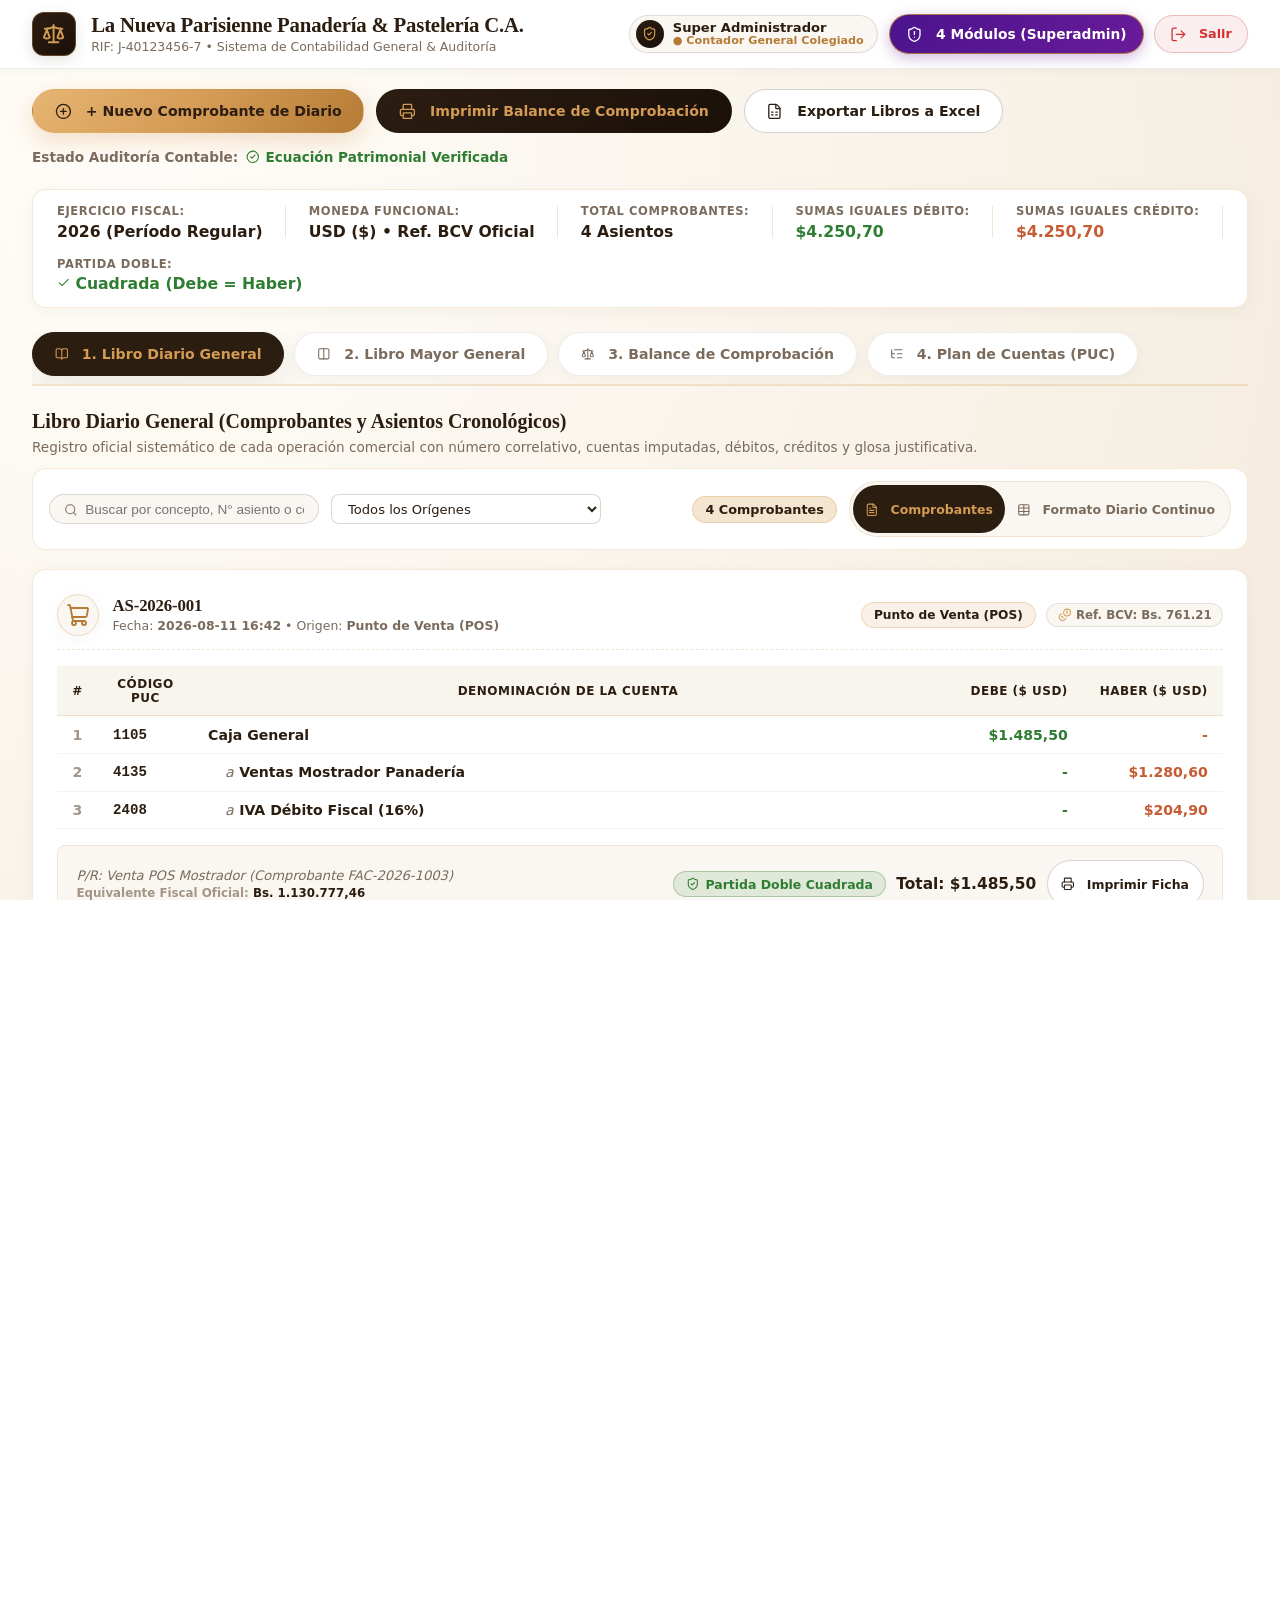
==== commit cfbde696: "Proyecciones y Mejoras a los Reportes" ====
--- a/modules/accounting.html
+++ b/modules/accounting.html
@@ -54,8 +54,8 @@
           <i data-lucide="printer" class="icon-sm"></i> <span>Imprimir Balance de Comprobación</span>
         </button>
 
-        <button id="btnExportBalanceCsvTop" type="button" class="btn-acc-action outline">
-          <i data-lucide="download" class="icon-sm"></i> <span>Exportar Libros a Excel (CSV)</span>
+        <button id="btnExportBalanceExcelTop" type="button" class="btn-acc-action outline">
+          <i data-lucide="file-spreadsheet" class="icon-sm"></i> <span>Exportar Libros a Excel</span>
         </button>
       </div>
 
@@ -273,8 +273,8 @@
               <button id="btnPrintBalanceQuick" type="button" class="btn-acc-action secondary" style="min-height: 36px; padding: 0.35rem 0.85rem; font-size: 0.82rem;">
                 <i data-lucide="printer" class="icon-xs"></i> <span>Reporte Certificado / PDF</span>
               </button>
-              <button id="btnExportBalanceCsvQuick" type="button" class="btn-acc-action outline" style="min-height: 36px; padding: 0.35rem 0.85rem; font-size: 0.82rem;">
-                <i data-lucide="download" class="icon-xs"></i> <span>Exportar CSV</span>
+              <button id="btnExportBalanceExcelQuick" type="button" class="btn-acc-action outline" style="min-height: 36px; padding: 0.35rem 0.85rem; font-size: 0.82rem;">
+                <i data-lucide="file-spreadsheet" class="icon-xs"></i> <span>Exportar a Excel</span>
               </button>
             </div>
           </div>
@@ -467,8 +467,8 @@
           <button id="btnPrintBalanceModal" type="button" class="btn-acc-action primary" style="min-height: 38px; padding: 0.4rem 1rem;">
             <i data-lucide="printer" class="icon-sm"></i> <span>Imprimir / Guardar PDF</span>
           </button>
-          <button id="btnExportBalanceCsv" type="button" class="btn-acc-action outline" style="min-height: 38px; padding: 0.4rem 1rem;">
-            <i data-lucide="download" class="icon-sm"></i> <span>Descargar CSV</span>
+          <button id="btnExportBalanceExcel" type="button" class="btn-acc-action outline" style="min-height: 38px; padding: 0.4rem 1rem;">
+            <i data-lucide="file-spreadsheet" class="icon-sm"></i> <span>Descargar Excel</span>
           </button>
           <button id="btnCloseBalanceModal" type="button" class="modal-close-btn" style="position: static; font-size: 1.5rem; cursor: pointer;" aria-label="Cerrar modal">&times;</button>
         </div>
--- a/css/main.css
+++ b/css/main.css
@@ -3,9 +3,7 @@
    Sistema de Diseño: Parisian Chic & Modern Management Information System
    Identidad Visual: Tonalidades Cálidas Artesanales (Anti-Fatiga Visual)
    ========================================================================== */
-
-@import url('https://fonts.googleapis.com/css2?family=Playfair+Display:ital,wght@0,400;0,600;0,700;1,400&family=Plus+Jakarta+Sans:wght@300;400;500;600;700&display=swap');
-
+/* Tipografía con soporte de fuentes locales y de sistema de carga inmediata */
 :root {
   /* PALETA DE COLORES DE LA PANADERÍA (IDENTIDAD VISUAL Y ANTI-FATIGA) */
   --bg-main: #FAF7F2;            /* Crema Vainilla Suave / Pergamino */
@@ -926,11 +924,17 @@
 }
 
 .report-signatures-grid {
-  display: grid;
+  display: none;
   grid-template-columns: 1fr 1fr;
   gap: 3rem;
   margin-top: 3rem;
   padding-top: 1rem;
+}
+
+@media print {
+  .report-signatures-grid {
+    display: grid !important;
+  }
 }
 
 .report-signature-block {
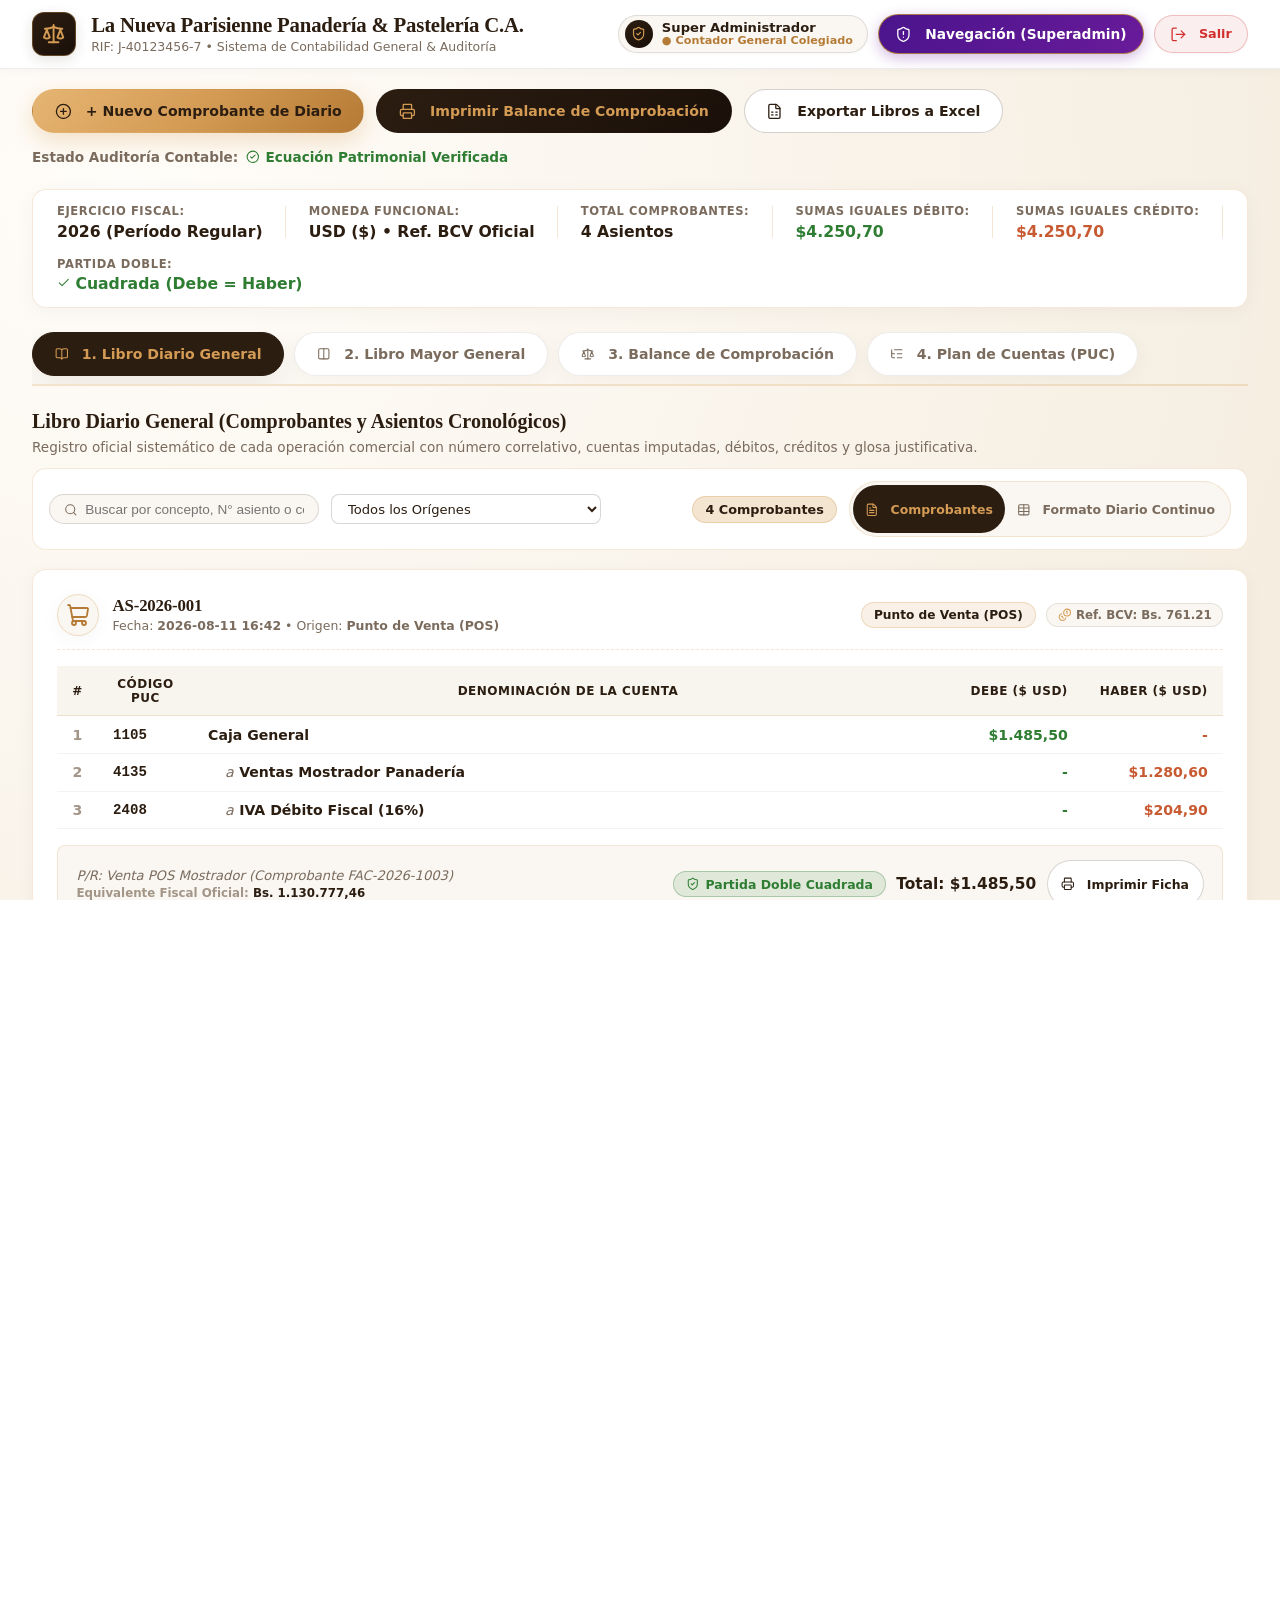
==== commit f00dc229: "Mejoras Generales a Reportes" ====
--- a/modules/accounting.html
+++ b/modules/accounting.html
@@ -4,11 +4,11 @@
   <meta charset="UTF-8">
   <meta name="viewport" content="width=device-width, initial-scale=1.0">
   <title>Sistema Contable Administrativo - La Nueva Parisienne</title>
-  <meta name="description" content="Módulo de Contabilidad General: Libro Diario, Libro Mayor, Balance de Comprobación y Catálogo PUC para La Nueva Parisienne.">
+  <meta name="description" content="Contabilidad General: Libro Diario, Libro Mayor, Balance de Comprobación y Catálogo PUC para La Nueva Parisienne.">
   
   <!-- Hojas de Estilos Separadas (CSS3 Estricto) -->
-  <link rel="stylesheet" href="../css/main.css">
-  <link rel="stylesheet" href="../css/modules/accounting.css">
+  <link rel="stylesheet" href="../css/main.css?v=20261024-print-signatures-v1">
+  <link rel="stylesheet" href="../css/modules/accounting.css?v=20261024-print-signatures-v1">
 </head>
 <body>
 
@@ -485,8 +485,9 @@
   <!-- SCRIPT MODULAR CONTABILIDAD -->
   <script src="../js/vendor/lucide.min.js"></script>
   <script src="../js/core/icons.js"></script>
+  <script src="../js/vendor/xlsx.style.min.js"></script>
   <script type="module" src="../js/core/modules-nav.js"></script>
-  <script type="module" src="../js/modules/accounting.js"></script>
+  <script type="module" src="../js/modules/accounting.js?v=20261024-xlsx-executive-v2"></script>
 
 </body>
 </html>
--- a/css/main.css
+++ b/css/main.css
@@ -252,16 +252,16 @@
   }
 
   /* Caso 2: Impresión Térmica de Tickets POS (80mm) */
-  body:not(.printing-report) * {
+  body.printing-ticket * {
     visibility: hidden !important;
   }
 
-  body:not(.printing-report) #ticketPrintArea,
-  body:not(.printing-report) #ticketPrintArea * {
+  body.printing-ticket #ticketPrintArea,
+  body.printing-ticket #ticketPrintArea * {
     visibility: visible !important;
   }
 
-  body:not(.printing-report) #ticketPrintArea {
+  body.printing-ticket #ticketPrintArea {
     display: block !important;
     position: absolute !important;
     left: 0 !important;
@@ -801,163 +801,392 @@
   color: #2C1D11;
 }
 
+/* ==========================================================================
+   SISTEMA DE DISEÑO ELEGANTE Y LEGIBLE PARA REPORTES Y DOCUMENTOS FORMALES
+   ========================================================================== */
 .report-header-banner {
   display: flex;
   justify-content: space-between;
   align-items: flex-start;
-  padding-bottom: 1.25rem;
-  border-bottom: 2px solid var(--color-gold);
-  margin-bottom: 1.5rem;
+  gap: 1.5rem;
+  padding-bottom: 1.5rem;
+  border-bottom: 3px double rgba(212, 155, 84, 0.45);
+  margin-bottom: 2rem;
+  position: relative;
+}
+
+.report-brand-col {
+  flex: 1;
+  display: flex;
+  flex-direction: column;
+  gap: 0.85rem;
+}
+
+.report-brand-lockup {
+  display: flex;
+  align-items: center;
+  gap: 1rem;
+}
+
+.report-brand-emblem {
+  width: 52px;
+  height: 52px;
+  border-radius: 14px;
+  background: linear-gradient(135deg, #2C1D11 0%, #4A3320 100%);
+  border: 1.5px solid var(--color-gold, #D49B54);
+  color: var(--color-gold, #D49B54);
+  display: flex;
+  align-items: center;
+  justify-content: center;
+  box-shadow: 0 4px 14px rgba(44, 29, 17, 0.12);
+  flex-shrink: 0;
+}
+
+.report-brand-kicker {
+  font-size: 0.72rem;
+  font-weight: 800;
+  text-transform: uppercase;
+  letter-spacing: 0.14em;
+  color: var(--color-gold-dark, #8C6239);
+  margin-bottom: 0.15rem;
 }
 
 .report-brand-title {
-  font-size: 1.35rem;
+  font-family: 'Playfair Display', Georgia, serif;
+  font-size: 1.65rem;
+  font-weight: 800;
+  color: var(--color-espresso, #2C1D11);
+  margin: 0;
+  letter-spacing: -0.02em;
+  line-height: 1.15;
+}
+
+.report-brand-sub {
+  font-size: 0.82rem;
+  color: var(--color-muted, #7E6E60);
+  line-height: 1.4;
+}
+
+.report-brand-meta {
+  font-size: 0.82rem;
+  color: var(--color-muted, #7E6E60);
+  display: flex;
+  align-items: center;
+  gap: 0.5rem;
+  margin-top: 0.25rem;
+}
+
+.report-doc-title-row {
+  display: flex;
+  align-items: center;
+  gap: 0.75rem;
+  background: rgba(212, 155, 84, 0.08);
+  border: 1px solid rgba(212, 155, 84, 0.2);
+  border-left: 4px solid var(--color-gold-dark, #8C6239);
+  padding: 0.5rem 0.85rem;
+  border-radius: 0 8px 8px 0;
+}
+
+.report-doc-indicator {
+  font-size: 0.65rem;
   font-weight: 900;
-  color: var(--color-espresso);
-  margin: 0 0 0.25rem 0;
-}
-
-.report-brand-sub {
-  font-size: 0.85rem;
-  color: var(--color-muted);
-  line-height: 1.4;
+  letter-spacing: 0.1em;
+  text-transform: uppercase;
+  color: #FFFFFF;
+  background: var(--color-espresso, #2C1D11);
+  padding: 2px 7px;
+  border-radius: 4px;
+}
+
+.report-doc-subtitle {
+  font-size: 0.96rem;
+  font-weight: 800;
+  color: var(--color-espresso, #2C1D11);
+  margin: 0;
+  letter-spacing: -0.01em;
+}
+
+.report-meta-card {
+  min-width: 310px;
+  background: #FFFFFF;
+  border: 1px solid rgba(212, 155, 84, 0.25);
+  border-radius: 14px;
+  padding: 1rem 1.25rem;
+  box-shadow: 0 4px 16px rgba(44, 29, 17, 0.04);
+  display: flex;
+  flex-direction: column;
+  gap: 0.65rem;
 }
 
 .report-meta-box {
   text-align: right;
-  font-size: 0.85rem;
-  color: var(--color-muted);
+  font-size: 0.82rem;
+  color: var(--color-muted, #7E6E60);
   line-height: 1.5;
 }
 
 .report-meta-badge {
-  display: inline-block;
-  background: rgba(212, 155, 84, 0.15);
-  color: var(--color-espresso);
+  display: inline-flex;
+  align-items: center;
+  justify-content: center;
+  background: linear-gradient(135deg, rgba(212, 155, 84, 0.18) 0%, rgba(140, 98, 57, 0.15) 100%);
+  color: var(--color-espresso, #2C1D11);
+  font-weight: 800;
+  font-size: 0.78rem;
+  padding: 0.35rem 0.85rem;
+  border-radius: 9999px;
+  border: 1px solid rgba(212, 155, 84, 0.35);
+  letter-spacing: 0.04em;
+  text-align: center;
+}
+
+.report-meta-items {
+  display: flex;
+  flex-direction: column;
+  gap: 0.35rem;
+}
+
+.report-meta-row {
+  display: flex;
+  align-items: center;
+  justify-content: space-between;
+  gap: 0.75rem;
+  font-size: 0.82rem;
+  line-height: 1.35;
+}
+
+.report-meta-row .meta-label {
+  display: inline-flex;
+  align-items: center;
+  gap: 0.35rem;
+  color: var(--color-muted, #7E6E60);
+  font-weight: 600;
+}
+
+.report-meta-row .meta-val {
+  color: var(--color-espresso, #2C1D11);
   font-weight: 700;
-  padding: 0.25rem 0.65rem;
-  border-radius: var(--radius-pill);
-  font-size: 0.8rem;
-  margin-bottom: 0.35rem;
-}
-
+  text-align: right;
+}
+
+/* SECCIONES Y ENCABEZADOS DE REPORTE */
 .report-section-heading {
-  font-size: 1rem;
+  font-size: 1.05rem;
   font-weight: 800;
-  color: var(--color-espresso);
-  margin: 1.5rem 0 0.85rem 0;
-  display: flex;
-  align-items: center;
-  gap: 0.5rem;
-  border-left: 3px solid var(--color-gold);
-  padding-left: 0.65rem;
-}
-
+  color: var(--color-espresso, #2C1D11);
+  margin: 2rem 0 1rem 0;
+  display: flex;
+  align-items: center;
+  gap: 0.65rem;
+  position: relative;
+  letter-spacing: -0.01em;
+}
+
+.report-section-heading::after {
+  content: "";
+  flex: 1;
+  height: 1px;
+  background: linear-gradient(90deg, rgba(212, 155, 84, 0.4) 0%, rgba(212, 155, 84, 0.05) 100%);
+  margin-left: 0.5rem;
+}
+
+/* TARJETAS DE KPIS EN REPORTES */
 .report-kpi-summary-grid {
   display: grid;
-  grid-template-columns: repeat(auto-fit, minmax(170px, 1fr));
-  gap: 1rem;
-  margin-bottom: 1.5rem;
+  grid-template-columns: repeat(auto-fit, minmax(210px, 1fr));
+  gap: 1.15rem;
+  margin-bottom: 2rem;
 }
 
 .report-kpi-box {
-  background: var(--bg-surface);
-  border: 1px solid rgba(44, 29, 17, 0.08);
-  border-radius: 8px;
-  padding: 1rem;
-  text-align: left;
+  background: linear-gradient(145deg, #FFFFFF 0%, #FDFBF8 100%);
+  border: 1px solid rgba(212, 155, 84, 0.22);
+  border-top: 3.5px solid var(--color-gold, #D49B54);
+  border-radius: 12px;
+  padding: 1.15rem 1.25rem;
+  box-shadow: 0 4px 14px rgba(44, 29, 17, 0.03);
+  display: flex;
+  flex-direction: column;
+  gap: 0.35rem;
+  transition: transform 0.2s ease, box-shadow 0.2s ease;
+}
+
+.report-kpi-box:hover {
+  transform: translateY(-2px);
+  box-shadow: 0 8px 20px rgba(212, 155, 84, 0.1);
 }
 
 .report-kpi-box-label {
+  font-size: 0.75rem;
+  font-weight: 800;
+  color: var(--color-muted, #7E6E60);
+  text-transform: uppercase;
+  letter-spacing: 0.06em;
+}
+
+.report-kpi-box-value {
+  font-size: 1.55rem;
+  font-weight: 900;
+  color: var(--color-espresso, #2C1D11);
+  font-variant-numeric: tabular-nums;
+  line-height: 1.2;
+}
+
+.report-kpi-box-sub {
   font-size: 0.78rem;
-  font-weight: 700;
-  color: var(--color-muted);
-  text-transform: uppercase;
-  letter-spacing: 0.03em;
-  margin-bottom: 0.35rem;
-}
-
-.report-kpi-box-value {
-  font-size: 1.3rem;
-  font-weight: 900;
-  color: var(--color-espresso);
-}
-
-.report-kpi-box-sub {
-  font-size: 0.75rem;
-  color: var(--color-success);
-  margin-top: 0.25rem;
+  color: var(--color-gold-dark, #8C6239);
   font-weight: 600;
-}
-
+  margin-top: 0.15rem;
+}
+
+/* TABLAS FORMALES Y LEGIBLES DE DATOS */
 .report-data-table {
   width: 100%;
-  border-collapse: collapse;
-  font-size: 0.85rem;
-  margin-bottom: 1.5rem;
-}
-
-.report-data-table th {
-  background: #F8F5EE;
-  color: var(--color-espresso);
+  border-collapse: separate;
+  border-spacing: 0;
+  font-size: 0.86rem;
+  margin: 1rem 0 2rem 0;
+  border: 1px solid rgba(212, 155, 84, 0.2);
+  border-radius: 12px;
+  overflow: hidden;
+  box-shadow: 0 4px 16px rgba(44, 29, 17, 0.025);
+  background: #FFFFFF;
+}
+
+.report-data-table thead th {
+  background: linear-gradient(180deg, #F8F4EE 0%, #F1E9DD 100%);
+  color: var(--color-espresso, #2C1D11);
   font-weight: 800;
-  padding: 0.65rem 0.85rem;
-  border: 1px solid rgba(44, 29, 17, 0.1);
+  font-size: 0.78rem;
+  text-transform: uppercase;
+  letter-spacing: 0.05em;
+  padding: 0.9rem 1rem;
+  border-bottom: 2px solid var(--color-gold, #D49B54);
+  border-right: 1px solid rgba(212, 155, 84, 0.15);
   text-align: left;
 }
 
-.report-data-table td {
-  padding: 0.6rem 0.85rem;
-  border: 1px solid rgba(44, 29, 17, 0.08);
+.report-data-table thead th:last-child {
+  border-right: none;
+}
+
+.report-data-table tbody td {
+  padding: 0.75rem 1rem;
+  border-bottom: 1px solid #EFE8DE;
+  border-right: 1px solid rgba(44, 29, 17, 0.04);
   color: #3D2B1F;
-}
-
-.report-data-table tr:nth-child(even) td {
-  background: rgba(253, 251, 247, 0.7);
+  font-variant-numeric: tabular-nums;
+  vertical-align: middle;
+}
+
+.report-data-table tbody td:last-child {
+  border-right: none;
+}
+
+.report-data-table tbody tr:nth-child(even) td {
+  background: #FAF7F2;
+}
+
+.report-data-table tbody tr:hover td {
+  background: #FDF5E8 !important;
 }
 
 .report-data-table tfoot td {
-  background: #F1ECE1;
+  background: linear-gradient(180deg, #F6EFE5 0%, #EFE4D3 100%);
   font-weight: 800;
-  color: var(--color-espresso);
-  border-top: 2px solid var(--color-gold);
-}
-
+  font-size: 0.92rem;
+  color: var(--color-espresso, #2C1D11);
+  border-top: 2.5px solid var(--color-gold-dark, #8C6239);
+  padding: 0.85rem 1rem;
+  font-variant-numeric: tabular-nums;
+}
+
+.report-data-table code {
+  font-family: 'Plus Jakarta Sans', monospace;
+  background: #F4EBE0;
+  color: #5C3D24;
+  padding: 0.2rem 0.55rem;
+  border-radius: 6px;
+  font-size: 0.8rem;
+  font-weight: 700;
+  border: 1px solid rgba(212, 155, 84, 0.25);
+  display: inline-block;
+}
+
+/* FIRMAS Y PIE DE PÁGINA FORMAL (EXCLUSIVAMENTE VISIBLES AL IMPRIMIR / PDF) */
 .report-signatures-grid {
-  display: none;
+  display: none !important; /* Oculto en pantalla; solo para impresión física o PDF */
   grid-template-columns: 1fr 1fr;
-  gap: 3rem;
-  margin-top: 3rem;
-  padding-top: 1rem;
+  gap: 3.5rem;
+  margin-top: 3.5rem;
+  padding-top: 1.5rem;
+  border-top: 1px dashed rgba(212, 155, 84, 0.35);
+  page-break-inside: avoid;
+  break-inside: avoid;
+}
+
+.report-signature-block {
+  text-align: center;
+  display: flex;
+  flex-direction: column;
+  align-items: center;
+}
+
+.report-signature-space {
+  height: 48px;
+}
+
+.report-signature-line {
+  border-top: 1.5px solid #2C1D11;
+  width: 75%;
+  margin-bottom: 0.65rem;
+}
+
+.report-signature-name {
+  font-weight: 800;
+  font-size: 0.92rem;
+  color: var(--color-espresso, #2C1D11);
+  letter-spacing: -0.01em;
+}
+
+.report-signature-role {
+  font-size: 0.8rem;
+  color: var(--color-gold-dark, #8C6239);
+  font-weight: 700;
+}
+
+.report-signature-sub {
+  font-size: 0.72rem;
+  color: var(--color-muted, #7E6E60);
+  margin-top: 0.15rem;
+}
+
+.report-print-watermark {
+  display: none !important; /* Oculto en pantalla; solo para impresión física o PDF */
+  margin-top: 2.5rem;
+  padding-top: 0.85rem;
+  border-top: 1px solid #EAE3D9;
+  text-align: center;
+  font-size: 0.72rem;
+  color: var(--color-muted, #7E6E60);
+  letter-spacing: 0.03em;
 }
 
 @media print {
   .report-signatures-grid {
     display: grid !important;
   }
-}
-
-.report-signature-block {
-  text-align: center;
-}
-
-.report-signature-line {
-  border-top: 1px dashed #7A6A5A;
-  margin-bottom: 0.5rem;
-  width: 80%;
-  margin-left: auto;
-  margin-right: auto;
-}
-
-.report-signature-name {
-  font-weight: 800;
-  font-size: 0.9rem;
-  color: var(--color-espresso);
-}
-
-.report-signature-role {
-  font-size: 0.8rem;
-  color: var(--color-muted);
+  .report-print-watermark {
+    display: block !important;
+  }
+}
+
+body.printing-report .report-signatures-grid {
+  display: grid !important;
+}
+
+body.printing-report .report-print-watermark {
+  display: block !important;
 }
 
 /* ==========================================================================
--- a/css/modules/accounting.css
+++ b/css/modules/accounting.css
@@ -1294,13 +1294,23 @@
 }
 
 .report-signatures-grid {
-  display: grid;
+  display: none !important; /* Oculto en pantalla; solo visible al imprimir */
   grid-template-columns: 1fr 1fr;
   gap: 4rem;
   margin-top: 3.5rem;
   text-align: center;
 }
 
+@media print {
+  .report-signatures-grid {
+    display: grid !important;
+  }
+}
+
+body.printing-report .report-signatures-grid {
+  display: grid !important;
+}
+
 .report-signature-line {
   border-bottom: 1px solid var(--color-espresso);
   margin-bottom: 0.5rem;
@@ -1317,26 +1327,120 @@
   color: var(--color-muted);
 }
 
-/* MEDIA QUERY PARA IMPRESIÓN */
+/* MEDIA QUERY PARA IMPRESIÓN OFICIAL CARTA (8.5" x 11") */
 @media print {
+  @page {
+    size: letter portrait;
+    margin: 12mm 15mm 15mm 15mm;
+  }
+
+  body {
+    background: #FFFFFF !important;
+    color: #0F172A !important;
+    font-size: 9pt !important;
+    -webkit-print-color-adjust: exact !important;
+    print-color-adjust: exact !important;
+  }
+
   body * {
     visibility: hidden;
   }
-  #balanceReportModal,
-  #balanceReportSheet,
-  #balanceReportSheet * {
-    visibility: visible;
-  }
+
+  body.printing-report #balanceReportModal,
+  body.printing-report #balanceReportModal *,
+  body.printing-report #balanceReportSheet,
+  body.printing-report #balanceReportSheet * {
+    visibility: visible !important;
+  }
+
   #balanceReportModal {
-    position: absolute;
-    left: 0;
-    top: 0;
-    width: 100%;
-    margin: 0;
-    padding: 0;
-    background: transparent;
-  }
-  .no-print {
+    position: absolute !important;
+    left: 0 !important;
+    top: 0 !important;
+    width: 100% !important;
+    max-width: 100% !important;
+    height: auto !important;
+    margin: 0 !important;
+    padding: 0 !important;
+    background: transparent !important;
+    border: none !important;
+    box-shadow: none !important;
+    display: block !important;
+  }
+
+  .report-modal-card {
+    border: none !important;
+    box-shadow: none !important;
+    padding: 0 !important;
+    margin: 0 !important;
+    max-width: 100% !important;
+    width: 100% !important;
+    background: transparent !important;
+  }
+
+  #balanceReportSheet {
+    display: block !important;
+    width: 100% !important;
+    max-width: 100% !important;
+    margin: 0 !important;
+    padding: 0 !important;
+    background: #FFFFFF !important;
+    color: #0F172A !important;
+    border: none !important;
+    box-shadow: none !important;
+  }
+
+  .report-header-banner,
+  .report-section-heading,
+  .report-signatures-grid {
+    break-inside: avoid !important;
+    page-break-inside: avoid !important;
+  }
+
+  .report-data-table {
+    width: 100% !important;
+    border-collapse: collapse !important;
+    font-size: 8.5pt !important;
+  }
+
+  .report-data-table thead {
+    display: table-header-group !important;
+  }
+
+  .report-data-table tr {
+    break-inside: avoid !important;
+    page-break-inside: avoid !important;
+  }
+
+  .report-data-table th {
+    background-color: #1E293B !important;
+    color: #FFFFFF !important;
+    border: 1px solid #475569 !important;
+    padding: 6px 8px !important;
+    -webkit-print-color-adjust: exact !important;
+    print-color-adjust: exact !important;
+  }
+
+  .report-data-table td {
+    padding: 5px 8px !important;
+    border: 1px solid #CBD5E1 !important;
+    font-size: 8.5pt !important;
+  }
+
+  .report-data-table tfoot td {
+    border-top: 2px solid #1E293B !important;
+    border-bottom: 3px double #1E293B !important;
+    font-weight: 800 !important;
+    background-color: #F1F5F9 !important;
+    -webkit-print-color-adjust: exact !important;
+    print-color-adjust: exact !important;
+  }
+
+  .no-print,
+  .report-modal-toolbar,
+  .modal-close-btn,
+  #btnPrintBalanceModal,
+  #btnExportBalanceExcel {
     display: none !important;
   }
 }
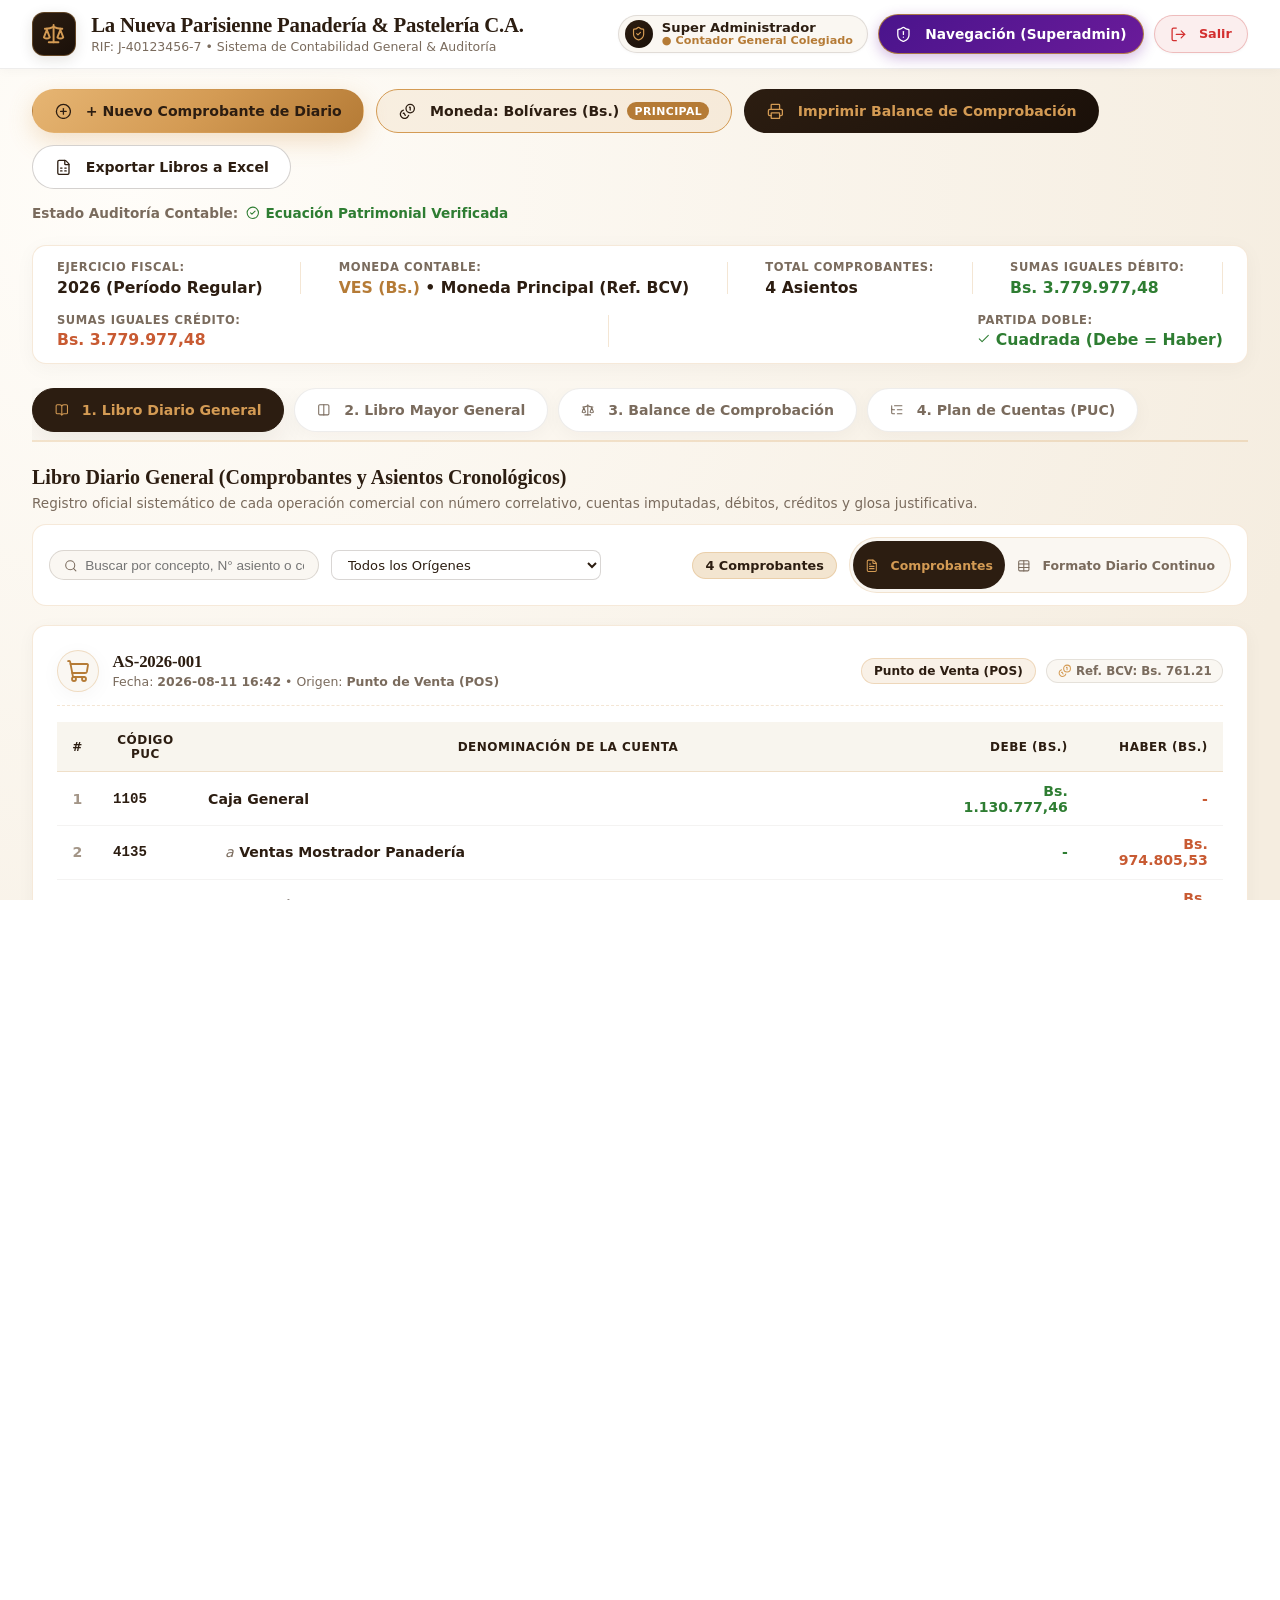
==== commit 402473b1: "Modulo Contable Bolivarizado y Login Horizontal" ====
--- a/modules/accounting.html
+++ b/modules/accounting.html
@@ -50,6 +50,13 @@
           <i data-lucide="plus-circle" class="icon-sm"></i> <span>+ Nuevo Comprobante de Diario</span>
         </button>
 
+        <!-- BOTÓN CONMUTADOR DE MONEDA: BOLÍVARES (PRINCIPAL) / DÓLARES -->
+        <button id="btnToggleCurrency" type="button" class="btn-acc-action currency-toggle-btn" title="Alternar entre Bolívares (VES) y Dólares (USD)">
+          <i data-lucide="coins" class="icon-sm"></i>
+          <span id="btnToggleCurrencyText">Moneda: Bolívares (Bs.)</span>
+          <span class="currency-tag-pill" id="currencyTagPill">Principal</span>
+        </button>
+
         <button id="btnPrintBalance" type="button" class="btn-acc-action secondary">
           <i data-lucide="printer" class="icon-sm"></i> <span>Imprimir Balance de Comprobación</span>
         </button>
@@ -70,16 +77,16 @@
     <!-- CONTENIDO PRINCIPAL DE CONTABILIDAD -->
     <main class="accounting-content">
 
-      <!-- FRANJA DE CONTROL ADMINISTRATIVO / FISCAL (SOBRIA, SIN TARJETAS INFANTILES) -->
+      <!-- FRANJA DE CONTROL ADMINISTRATIVO / FISCAL -->
       <section class="accounting-control-bar" aria-label="Información Fiscal y del Ejercicio">
         <div class="control-item">
           <span class="control-label">Ejercicio Fiscal:</span>
           <span class="control-val">2026 (Período Regular)</span>
         </div>
         <div class="control-divider"></div>
-        <div class="control-item">
-          <span class="control-label">Moneda Funcional:</span>
-          <span class="control-val">USD ($) &bull; Ref. BCV Oficial</span>
+        <div class="control-item" id="controlItemCurrency">
+          <span class="control-label">Moneda Contable:</span>
+          <span id="controlFunctionalCurrency" class="control-val">VES (Bs.) &bull; Moneda Principal</span>
         </div>
         <div class="control-divider"></div>
         <div class="control-item">
@@ -89,12 +96,12 @@
         <div class="control-divider"></div>
         <div class="control-item">
           <span class="control-label">Sumas Iguales Débito:</span>
-          <span id="statTotalDebe" class="control-val highlight-debe">$0.00</span>
+          <span id="statTotalDebe" class="control-val highlight-debe">Bs. 0,00</span>
         </div>
         <div class="control-divider"></div>
         <div class="control-item">
           <span class="control-label">Sumas Iguales Crédito:</span>
-          <span id="statTotalHaber" class="control-val highlight-haber">$0.00</span>
+          <span id="statTotalHaber" class="control-val highlight-haber">Bs. 0,00</span>
         </div>
         <div class="control-divider"></div>
         <div class="control-item">
@@ -177,8 +184,8 @@
                 <th style="width: 130px;">Comprobante</th>
                 <th>Cuentas Contables y Glosa Explicativa (P/R)</th>
                 <th style="width: 100px; text-align: center;">Folio / PUC</th>
-                <th style="width: 130px; text-align: right;">Debe ($)</th>
-                <th style="width: 130px; text-align: right;">Haber ($)</th>
+                <th id="thJournalDebe" style="width: 130px; text-align: right;">Debe (Bs.)</th>
+                <th id="thJournalHaber" style="width: 130px; text-align: right;">Haber (Bs.)</th>
               </tr>
             </thead>
             <tbody id="journalTableBody">
@@ -286,10 +293,10 @@
                   <th style="width: 100px;">Código PUC</th>
                   <th>Denominación de la Cuenta</th>
                   <th style="width: 110px;">Clasificación</th>
-                  <th style="text-align: right; width: 140px;">Sumas Debe ($)</th>
-                  <th style="text-align: right; width: 140px;">Sumas Haber ($)</th>
-                  <th style="text-align: right; width: 140px;">Saldo Deudor ($)</th>
-                  <th style="text-align: right; width: 140px;">Saldo Acreedor ($)</th>
+                  <th id="thBalanceDebe" style="text-align: right; width: 140px;">Sumas Debe (Bs.)</th>
+                  <th id="thBalanceHaber" style="text-align: right; width: 140px;">Sumas Haber (Bs.)</th>
+                  <th id="thBalanceDeudor" style="text-align: right; width: 140px;">Saldo Deudor (Bs.)</th>
+                  <th id="thBalanceAcreedor" style="text-align: right; width: 140px;">Saldo Acreedor (Bs.)</th>
                 </tr>
               </thead>
               <tbody id="balanceBody">
@@ -414,8 +421,8 @@
                   <th style="width: 40px; text-align: center;">#</th>
                   <th style="min-width: 250px;">Cuenta Contable (PUC)</th>
                   <th style="min-width: 180px;">Referencia / Detalle Renglón</th>
-                  <th style="width: 130px; text-align: right;">Débito (Debe $)</th>
-                  <th style="width: 130px; text-align: right;">Crédito (Haber $)</th>
+                  <th id="thModalDebe" style="width: 130px; text-align: right;">Débito (Debe Bs.)</th>
+                  <th id="thModalHaber" style="width: 130px; text-align: right;">Crédito (Haber Bs.)</th>
                   <th style="width: 40px; text-align: center;"></th>
                 </tr>
               </thead>
@@ -429,9 +436,9 @@
         <!-- PIE DE CONTROL Y BALANCE DEL COMPROBANTE -->
         <div class="voucher-editor-footer-bar">
           <div class="editor-totals-box">
-            <div>TOTAL DEBE: <strong id="editorDebeTotal" class="highlight-debe">$0.00</strong></div>
-            <div>TOTAL HABER: <strong id="editorHaberTotal" class="highlight-haber">$0.00</strong></div>
-            <div>DIFERENCIA: <strong id="editorDiffTotal">$0.00</strong></div>
+            <div>TOTAL DEBE: <strong id="editorDebeTotal" class="highlight-debe">Bs. 0,00</strong></div>
+            <div>TOTAL HABER: <strong id="editorHaberTotal" class="highlight-haber">Bs. 0,00</strong></div>
+            <div>DIFERENCIA: <strong id="editorDiffTotal">Bs. 0,00</strong></div>
           </div>
           <div id="editorBalanceBadge" class="editor-balance-status status-balanced">
             <i data-lucide="check-circle-2" class="icon-xs"></i> Comprobante Cuadrado
@@ -487,7 +494,7 @@
   <script src="../js/core/icons.js"></script>
   <script src="../js/vendor/xlsx.style.min.js"></script>
   <script type="module" src="../js/core/modules-nav.js"></script>
-  <script type="module" src="../js/modules/accounting.js?v=20261024-xlsx-executive-v2"></script>
+  <script type="module" src="../js/modules/accounting.js?v=20261024-single-btn-v4"></script>
 
 </body>
 </html>
--- a/css/main.css
+++ b/css/main.css
@@ -792,31 +792,41 @@
 
 .printable-report-sheet {
   background: #FFFFFF;
-  padding: 2.5rem;
-  margin: 1.5rem;
-  border-radius: 8px;
-  border: 1px solid rgba(44, 29, 17, 0.12);
-  box-shadow: 0 4px 16px rgba(44, 29, 17, 0.04);
+  padding: clamp(1.25rem, 3vw, 2.75rem);
+  margin: 1.5rem auto;
+  border-radius: 18px;
+  border: 1px solid rgba(44, 29, 17, 0.07);
+  box-shadow: 0 4px 24px rgba(44, 29, 17, 0.035);
   font-family: inherit;
   color: #2C1D11;
+  max-width: 1200px;
+  width: 100%;
+  box-sizing: border-box;
+  overflow-x: hidden;
 }
 
 /* ==========================================================================
-   SISTEMA DE DISEÑO ELEGANTE Y LEGIBLE PARA REPORTES Y DOCUMENTOS FORMALES
+   SISTEMA DE DISEÑO EDITORIAL MODERNO PARA REPORTES Y DOCUMENTOS FORMALES
+   (Espacioso, aireado, jerarquía tipográfica limpia y bordes sutiles)
    ========================================================================== */
 .report-header-banner {
   display: flex;
   justify-content: space-between;
   align-items: flex-start;
+  flex-wrap: wrap;
   gap: 1.5rem;
-  padding-bottom: 1.5rem;
-  border-bottom: 3px double rgba(212, 155, 84, 0.45);
-  margin-bottom: 2rem;
+  padding-bottom: 1.75rem;
+  border-bottom: 1px solid rgba(44, 29, 17, 0.08);
+  margin-bottom: 2.25rem;
   position: relative;
+  width: 100%;
+  box-sizing: border-box;
 }
 
 .report-brand-col {
-  flex: 1;
+  flex: 1 1 320px;
+  min-width: 0;
+  max-width: 100%;
   display: flex;
   flex-direction: column;
   gap: 0.85rem;
@@ -825,97 +835,103 @@
 .report-brand-lockup {
   display: flex;
   align-items: center;
-  gap: 1rem;
+  gap: 1.15rem;
+  flex-wrap: wrap;
 }
 
 .report-brand-emblem {
   width: 52px;
   height: 52px;
   border-radius: 14px;
-  background: linear-gradient(135deg, #2C1D11 0%, #4A3320 100%);
-  border: 1.5px solid var(--color-gold, #D49B54);
-  color: var(--color-gold, #D49B54);
+  background: #FAF7F2;
+  border: 1px solid rgba(212, 155, 84, 0.35);
+  color: var(--color-gold-dark, #8C6239);
   display: flex;
   align-items: center;
   justify-content: center;
-  box-shadow: 0 4px 14px rgba(44, 29, 17, 0.12);
+  box-shadow: 0 2px 8px rgba(44, 29, 17, 0.04);
   flex-shrink: 0;
 }
 
 .report-brand-kicker {
   font-size: 0.72rem;
-  font-weight: 800;
+  font-weight: 700;
   text-transform: uppercase;
-  letter-spacing: 0.14em;
+  letter-spacing: 0.12em;
   color: var(--color-gold-dark, #8C6239);
-  margin-bottom: 0.15rem;
+  margin-bottom: 0.2rem;
 }
 
 .report-brand-title {
   font-family: 'Playfair Display', Georgia, serif;
-  font-size: 1.65rem;
+  font-size: clamp(1.4rem, 2.5vw, 1.85rem);
   font-weight: 800;
   color: var(--color-espresso, #2C1D11);
   margin: 0;
-  letter-spacing: -0.02em;
+  letter-spacing: -0.025em;
   line-height: 1.15;
 }
 
 .report-brand-sub {
   font-size: 0.82rem;
   color: var(--color-muted, #7E6E60);
-  line-height: 1.4;
+  line-height: 1.45;
 }
 
 .report-brand-meta {
-  font-size: 0.82rem;
+  font-size: 0.8rem;
   color: var(--color-muted, #7E6E60);
   display: flex;
   align-items: center;
   gap: 0.5rem;
-  margin-top: 0.25rem;
+  margin-top: 0.35rem;
+  flex-wrap: wrap;
 }
 
 .report-doc-title-row {
   display: flex;
   align-items: center;
-  gap: 0.75rem;
-  background: rgba(212, 155, 84, 0.08);
-  border: 1px solid rgba(212, 155, 84, 0.2);
-  border-left: 4px solid var(--color-gold-dark, #8C6239);
-  padding: 0.5rem 0.85rem;
-  border-radius: 0 8px 8px 0;
+  gap: 0.85rem;
+  background: transparent;
+  border: none;
+  padding: 0;
+  margin-top: 0.4rem;
+  flex-wrap: wrap;
 }
 
 .report-doc-indicator {
   font-size: 0.65rem;
-  font-weight: 900;
-  letter-spacing: 0.1em;
+  font-weight: 800;
+  letter-spacing: 0.08em;
   text-transform: uppercase;
-  color: #FFFFFF;
-  background: var(--color-espresso, #2C1D11);
-  padding: 2px 7px;
-  border-radius: 4px;
+  color: #8C6239;
+  background: rgba(212, 155, 84, 0.12);
+  padding: 3px 8px;
+  border-radius: 6px;
+  border: 1px solid rgba(212, 155, 84, 0.22);
 }
 
 .report-doc-subtitle {
-  font-size: 0.96rem;
+  font-size: clamp(0.92rem, 1.5vw, 1.05rem);
   font-weight: 800;
   color: var(--color-espresso, #2C1D11);
   margin: 0;
-  letter-spacing: -0.01em;
+  letter-spacing: -0.015em;
 }
 
 .report-meta-card {
-  min-width: 310px;
-  background: #FFFFFF;
-  border: 1px solid rgba(212, 155, 84, 0.25);
+  flex: 1 1 280px;
+  min-width: 250px;
+  max-width: 100%;
+  background: #FAF8F5;
+  border: 1px solid rgba(44, 29, 17, 0.06);
   border-radius: 14px;
-  padding: 1rem 1.25rem;
-  box-shadow: 0 4px 16px rgba(44, 29, 17, 0.04);
+  padding: 1.15rem 1.35rem;
+  box-shadow: none;
   display: flex;
   flex-direction: column;
   gap: 0.65rem;
+  box-sizing: border-box;
 }
 
 .report-meta-box {
@@ -929,29 +945,30 @@
   display: inline-flex;
   align-items: center;
   justify-content: center;
-  background: linear-gradient(135deg, rgba(212, 155, 84, 0.18) 0%, rgba(140, 98, 57, 0.15) 100%);
+  background: #FFFFFF;
   color: var(--color-espresso, #2C1D11);
-  font-weight: 800;
-  font-size: 0.78rem;
-  padding: 0.35rem 0.85rem;
+  font-weight: 700;
+  font-size: 0.72rem;
+  padding: 0.3rem 0.75rem;
   border-radius: 9999px;
-  border: 1px solid rgba(212, 155, 84, 0.35);
+  border: 1px solid rgba(44, 29, 17, 0.08);
   letter-spacing: 0.04em;
   text-align: center;
+  align-self: flex-start;
 }
 
 .report-meta-items {
   display: flex;
   flex-direction: column;
-  gap: 0.35rem;
+  gap: 0.45rem;
 }
 
 .report-meta-row {
   display: flex;
   align-items: center;
   justify-content: space-between;
-  gap: 0.75rem;
-  font-size: 0.82rem;
+  gap: 1rem;
+  font-size: 0.8rem;
   line-height: 1.35;
 }
 
@@ -959,111 +976,162 @@
   display: inline-flex;
   align-items: center;
   gap: 0.35rem;
-  color: var(--color-muted, #7E6E60);
-  font-weight: 600;
+  color: #8C7868;
+  font-weight: 500;
 }
 
 .report-meta-row .meta-val {
   color: var(--color-espresso, #2C1D11);
   font-weight: 700;
   text-align: right;
+  word-break: break-word;
 }
 
 /* SECCIONES Y ENCABEZADOS DE REPORTE */
 .report-section-heading {
-  font-size: 1.05rem;
+  font-size: clamp(0.95rem, 1.5vw, 1.1rem);
   font-weight: 800;
   color: var(--color-espresso, #2C1D11);
-  margin: 2rem 0 1rem 0;
-  display: flex;
-  align-items: center;
-  gap: 0.65rem;
+  margin: 2.25rem 0 1rem 0;
+  display: flex;
+  align-items: center;
+  gap: 0.75rem;
   position: relative;
-  letter-spacing: -0.01em;
+  letter-spacing: -0.015em;
+  width: 100%;
+  box-sizing: border-box;
 }
 
 .report-section-heading::after {
   content: "";
   flex: 1;
   height: 1px;
-  background: linear-gradient(90deg, rgba(212, 155, 84, 0.4) 0%, rgba(212, 155, 84, 0.05) 100%);
-  margin-left: 0.5rem;
-}
-
-/* TARJETAS DE KPIS EN REPORTES */
+  background: rgba(44, 29, 17, 0.08);
+  margin-left: 0.75rem;
+  min-width: 20px;
+}
+
+/* TARJETAS DE KPIS EN REPORTES (LIMPIAS Y RESPONSIVAS) */
 .report-kpi-summary-grid {
   display: grid;
-  grid-template-columns: repeat(auto-fit, minmax(210px, 1fr));
+  grid-template-columns: repeat(auto-fit, minmax(200px, 1fr));
   gap: 1.15rem;
-  margin-bottom: 2rem;
+  margin-bottom: 2.25rem;
+  width: 100%;
+  box-sizing: border-box;
 }
 
 .report-kpi-box {
-  background: linear-gradient(145deg, #FFFFFF 0%, #FDFBF8 100%);
-  border: 1px solid rgba(212, 155, 84, 0.22);
-  border-top: 3.5px solid var(--color-gold, #D49B54);
-  border-radius: 12px;
-  padding: 1.15rem 1.25rem;
-  box-shadow: 0 4px 14px rgba(44, 29, 17, 0.03);
+  background: #FFFFFF;
+  border: 1px solid rgba(44, 29, 17, 0.07);
+  border-radius: 14px;
+  padding: 1.25rem 1.35rem;
+  box-shadow: 0 2px 10px rgba(44, 29, 17, 0.025);
   display: flex;
   flex-direction: column;
-  gap: 0.35rem;
-  transition: transform 0.2s ease, box-shadow 0.2s ease;
+  gap: 0.4rem;
+  transition: transform 0.2s cubic-bezier(0.16, 1, 0.3, 1), box-shadow 0.2s cubic-bezier(0.16, 1, 0.3, 1);
+  position: relative;
+  min-width: 0;
+  overflow: hidden;
+  box-sizing: border-box;
+}
+
+.report-kpi-box::before {
+  content: "";
+  position: absolute;
+  top: 0;
+  left: 1.35rem;
+  right: 1.35rem;
+  height: 2.5px;
+  background: rgba(212, 155, 84, 0.35);
+  border-radius: 2px;
 }
 
 .report-kpi-box:hover {
   transform: translateY(-2px);
-  box-shadow: 0 8px 20px rgba(212, 155, 84, 0.1);
+  box-shadow: 0 8px 24px rgba(44, 29, 17, 0.06);
+  border-color: rgba(212, 155, 84, 0.25);
 }
 
 .report-kpi-box-label {
-  font-size: 0.75rem;
+  font-size: 0.72rem;
+  font-weight: 700;
+  color: #8C7868;
+  text-transform: uppercase;
+  letter-spacing: 0.07em;
+  margin-top: 0.15rem;
+  white-space: nowrap;
+  overflow: hidden;
+  text-overflow: ellipsis;
+}
+
+.report-kpi-box-value {
+  font-size: clamp(1.35rem, 2vw, 1.65rem);
   font-weight: 800;
-  color: var(--color-muted, #7E6E60);
-  text-transform: uppercase;
-  letter-spacing: 0.06em;
-}
-
-.report-kpi-box-value {
-  font-size: 1.55rem;
-  font-weight: 900;
   color: var(--color-espresso, #2C1D11);
   font-variant-numeric: tabular-nums;
-  line-height: 1.2;
+  line-height: 1.15;
+  letter-spacing: -0.02em;
+  word-break: break-word;
 }
 
 .report-kpi-box-sub {
   font-size: 0.78rem;
-  color: var(--color-gold-dark, #8C6239);
+  color: #8C6239;
   font-weight: 600;
   margin-top: 0.15rem;
-}
-
-/* TABLAS FORMALES Y LEGIBLES DE DATOS */
+  line-height: 1.3;
+}
+
+/* ENVOLTORIO RESPONSIVO PARA TABLAS (EVITA DESBORDAMIENTOS EN CUALQUIER RESOLUCIÓN O ZOOM) */
+.report-table-responsive {
+  width: 100%;
+  max-width: 100%;
+  overflow-x: auto;
+  -webkit-overflow-scrolling: touch;
+  margin: 1.25rem 0 2.25rem 0;
+  border: 1px solid rgba(44, 29, 17, 0.07);
+  border-radius: 14px;
+  background: #FFFFFF;
+  box-shadow: 0 2px 10px rgba(44, 29, 17, 0.02);
+  box-sizing: border-box;
+}
+
+.report-table-responsive .report-data-table {
+  border: none;
+  box-shadow: none;
+  margin: 0;
+  border-radius: 0;
+  min-width: 600px;
+}
+
+/* TABLAS FORMALES Y LEGIBLES DE DATOS (DISEÑO EDITORIAL SIN REJA VISUAL) */
 .report-data-table {
   width: 100%;
-  border-collapse: separate;
-  border-spacing: 0;
+  max-width: 100%;
+  border-collapse: collapse;
   font-size: 0.86rem;
-  margin: 1rem 0 2rem 0;
-  border: 1px solid rgba(212, 155, 84, 0.2);
-  border-radius: 12px;
-  overflow: hidden;
-  box-shadow: 0 4px 16px rgba(44, 29, 17, 0.025);
+  margin: 1.25rem 0 2.25rem 0;
+  border: 1px solid rgba(44, 29, 17, 0.07);
+  border-radius: 14px;
+  box-shadow: 0 2px 12px rgba(44, 29, 17, 0.02);
   background: #FFFFFF;
+  box-sizing: border-box;
 }
 
 .report-data-table thead th {
-  background: linear-gradient(180deg, #F8F4EE 0%, #F1E9DD 100%);
-  color: var(--color-espresso, #2C1D11);
-  font-weight: 800;
-  font-size: 0.78rem;
+  background: #FAF8F5;
+  color: #6B5749;
+  font-weight: 700;
+  font-size: 0.73rem;
   text-transform: uppercase;
-  letter-spacing: 0.05em;
-  padding: 0.9rem 1rem;
-  border-bottom: 2px solid var(--color-gold, #D49B54);
-  border-right: 1px solid rgba(212, 155, 84, 0.15);
+  letter-spacing: 0.07em;
+  padding: 1rem 1.25rem;
+  border-bottom: 1px solid rgba(44, 29, 17, 0.09);
+  border-right: none !important;
   text-align: left;
+  white-space: nowrap;
 }
 
 .report-data-table thead th:last-child {
@@ -1071,12 +1139,13 @@
 }
 
 .report-data-table tbody td {
-  padding: 0.75rem 1rem;
-  border-bottom: 1px solid #EFE8DE;
-  border-right: 1px solid rgba(44, 29, 17, 0.04);
-  color: #3D2B1F;
+  padding: 0.95rem 1.25rem;
+  border-bottom: 1px solid rgba(44, 29, 17, 0.045);
+  border-right: none !important;
+  color: #33241A;
   font-variant-numeric: tabular-nums;
   vertical-align: middle;
+  transition: background 0.12s ease;
 }
 
 .report-data-table tbody td:last-child {
@@ -1084,32 +1153,34 @@
 }
 
 .report-data-table tbody tr:nth-child(even) td {
-  background: #FAF7F2;
+  background: #FCFAF7;
 }
 
 .report-data-table tbody tr:hover td {
-  background: #FDF5E8 !important;
+  background: #F8F3EA !important;
 }
 
 .report-data-table tfoot td {
-  background: linear-gradient(180deg, #F6EFE5 0%, #EFE4D3 100%);
+  background: #FAF7F4;
   font-weight: 800;
-  font-size: 0.92rem;
+  font-size: 0.9rem;
   color: var(--color-espresso, #2C1D11);
-  border-top: 2.5px solid var(--color-gold-dark, #8C6239);
-  padding: 0.85rem 1rem;
+  border-top: 1px solid rgba(44, 29, 17, 0.12);
+  border-bottom: none;
+  border-right: none !important;
+  padding: 1.05rem 1.25rem;
   font-variant-numeric: tabular-nums;
 }
 
 .report-data-table code {
-  font-family: 'Plus Jakarta Sans', monospace;
-  background: #F4EBE0;
+  font-family: ui-monospace, SFMono-Regular, Menlo, Monaco, Consolas, monospace;
+  background: #F4EFEA;
   color: #5C3D24;
-  padding: 0.2rem 0.55rem;
+  padding: 0.2rem 0.5rem;
   border-radius: 6px;
-  font-size: 0.8rem;
-  font-weight: 700;
-  border: 1px solid rgba(212, 155, 84, 0.25);
+  font-size: 0.78rem;
+  font-weight: 600;
+  border: 1px solid rgba(44, 29, 17, 0.08);
   display: inline-block;
 }
 
--- a/css/modules/accounting.css
+++ b/css/modules/accounting.css
@@ -162,6 +162,33 @@
 .btn-acc-action.outline:hover {
   background: var(--color-gold-light);
   border-color: var(--color-gold);
+}
+
+.btn-acc-action.currency-toggle-btn {
+  background: rgba(212, 155, 84, 0.12);
+  border: 1.5px solid var(--color-gold);
+  color: var(--color-espresso);
+  display: inline-flex;
+  align-items: center;
+  gap: 0.5rem;
+  transition: all var(--transition-fast);
+}
+
+.btn-acc-action.currency-toggle-btn:hover {
+  background: var(--color-gold-light);
+  transform: translateY(-2px);
+  box-shadow: 0 4px 14px rgba(212, 155, 84, 0.3);
+}
+
+.currency-tag-pill {
+  font-size: 0.68rem;
+  padding: 0.15rem 0.45rem;
+  background: var(--color-gold-dark);
+  color: #FFFFFF;
+  border-radius: var(--radius-pill);
+  font-weight: 800;
+  letter-spacing: 0.04em;
+  text-transform: uppercase;
 }
 
 .audit-status-strip {
